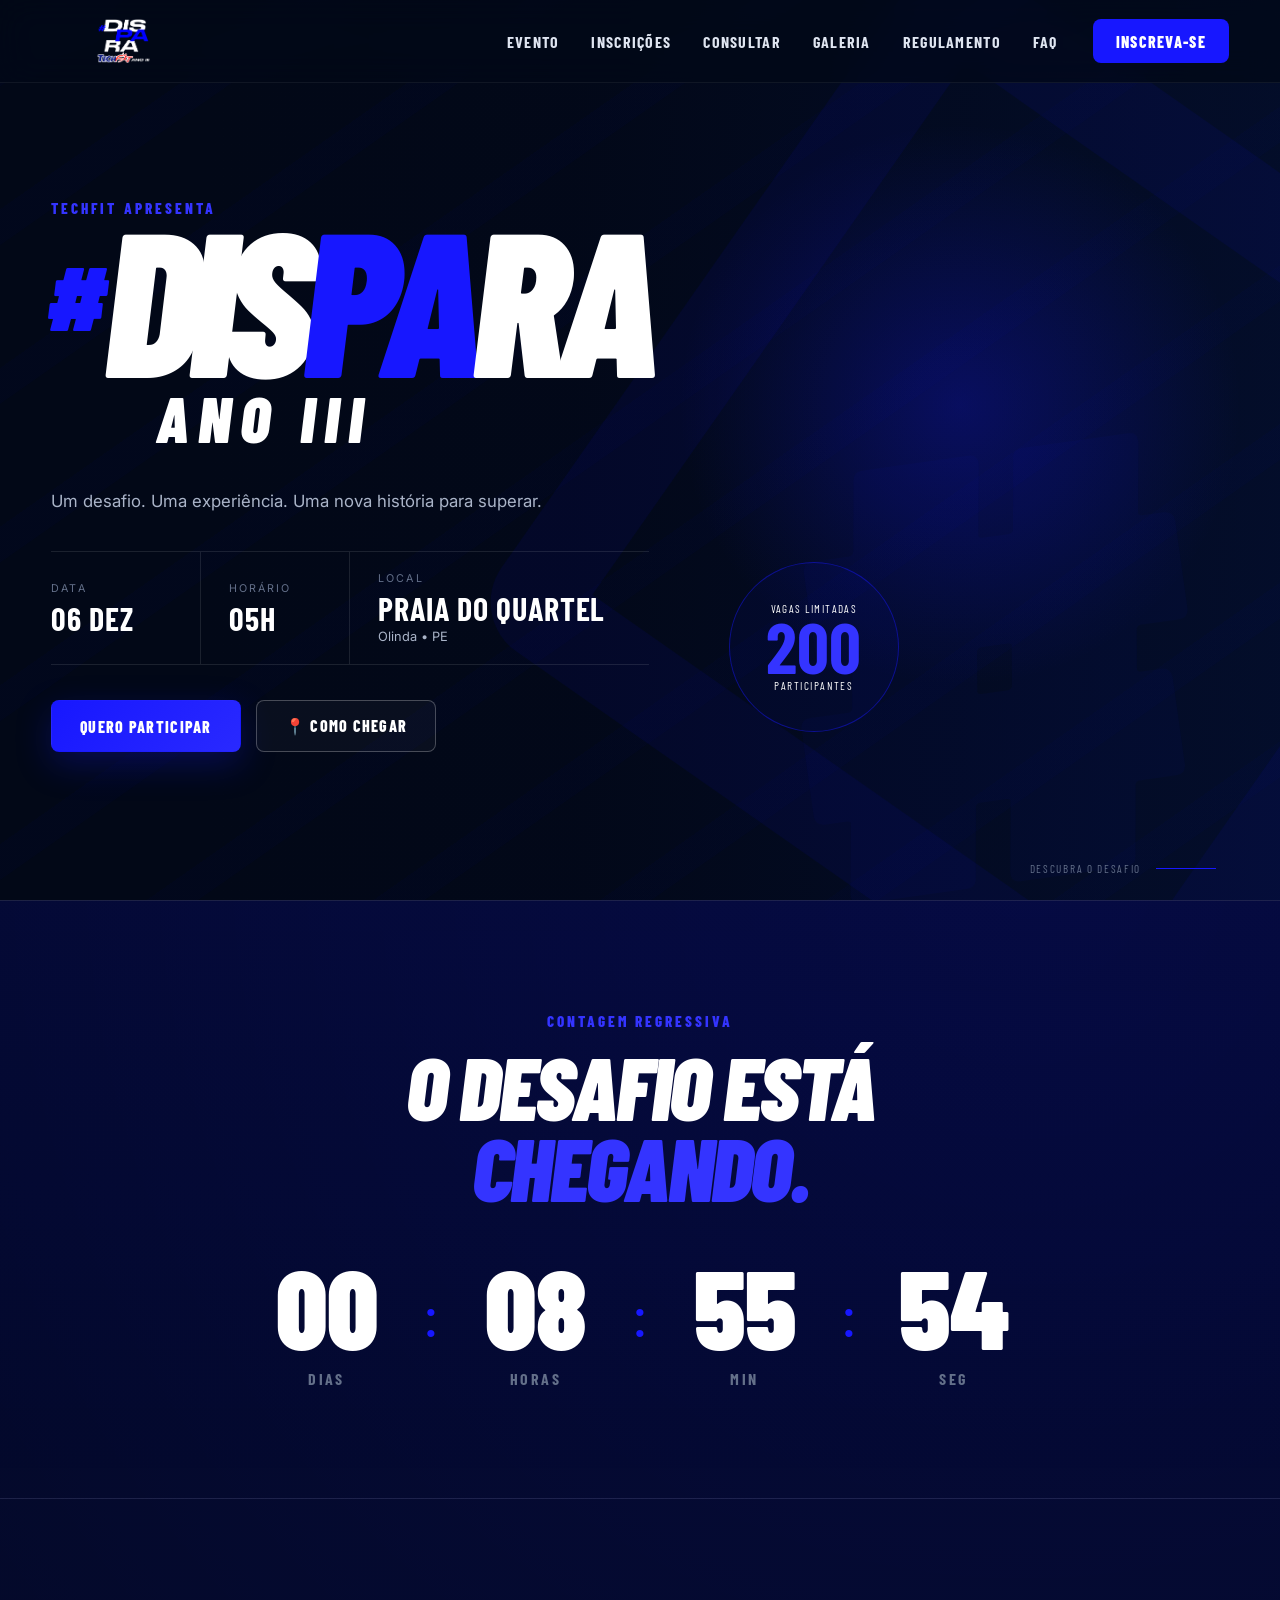
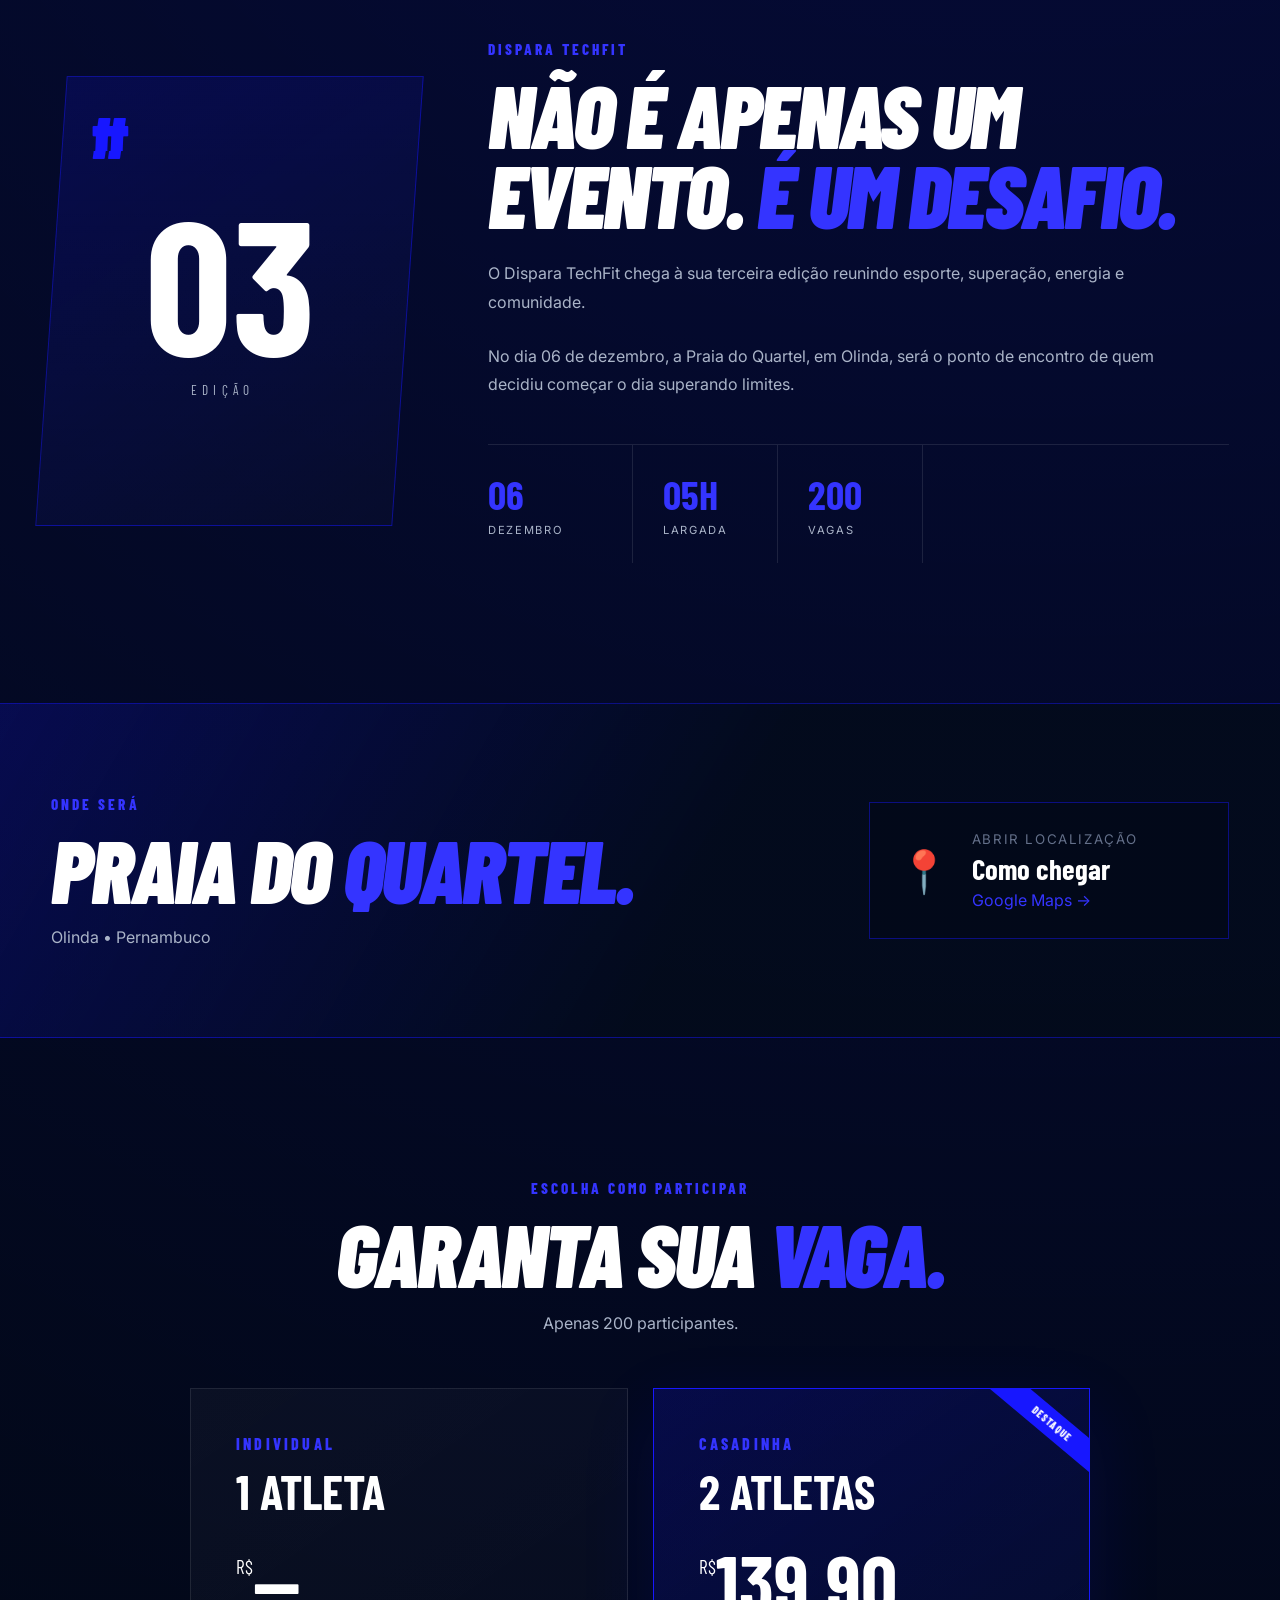
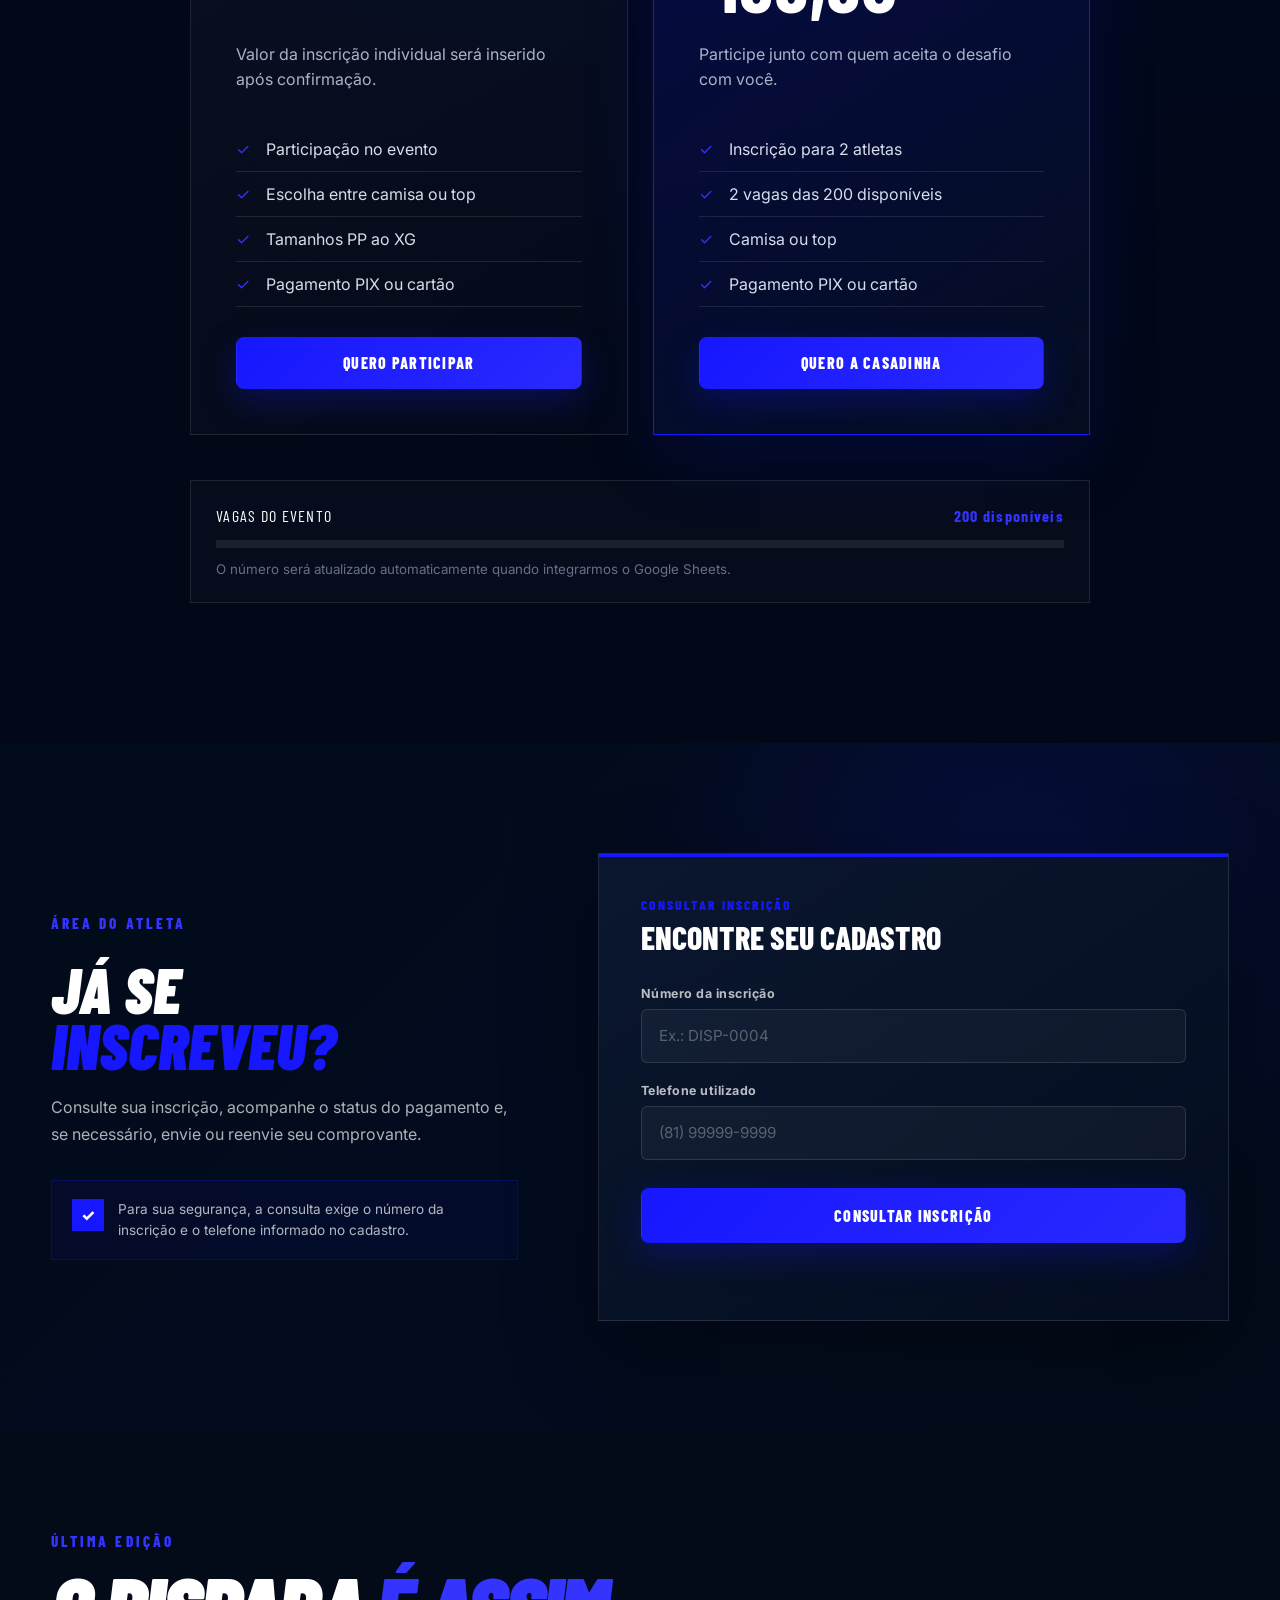
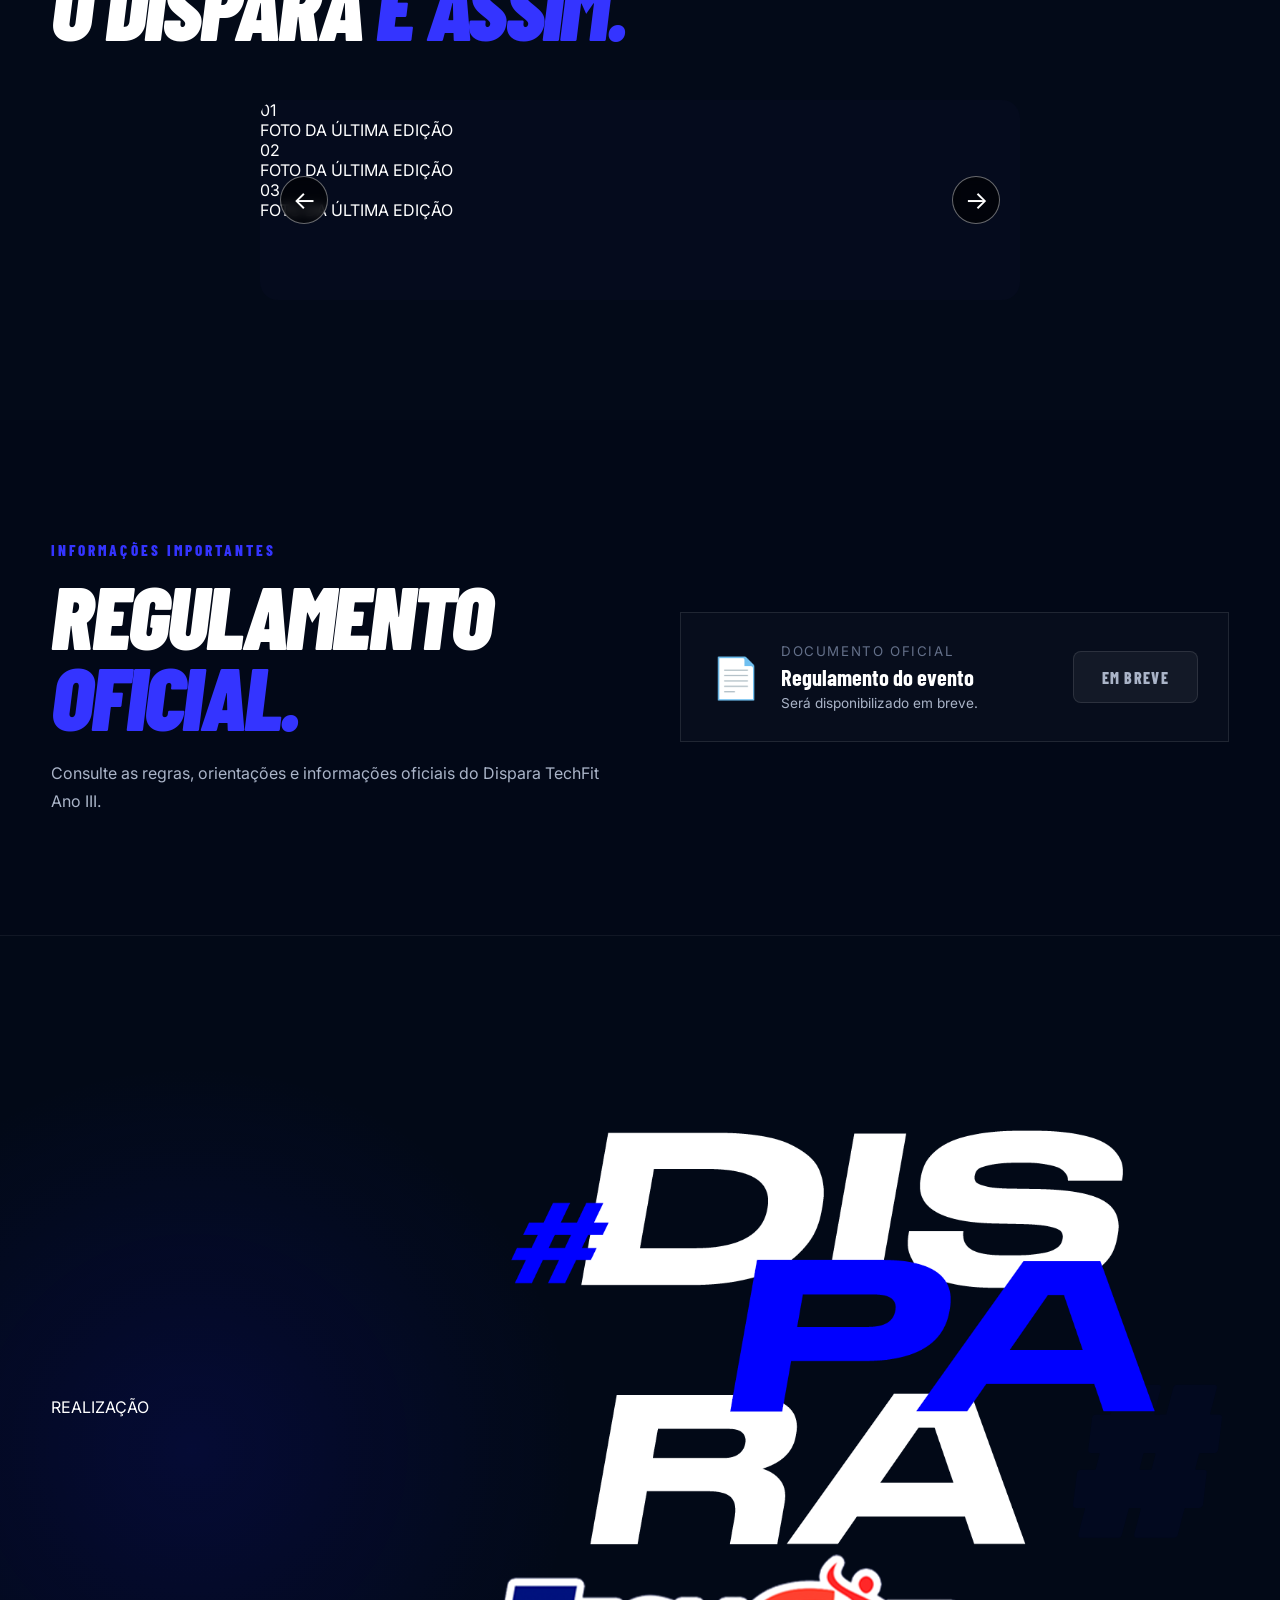
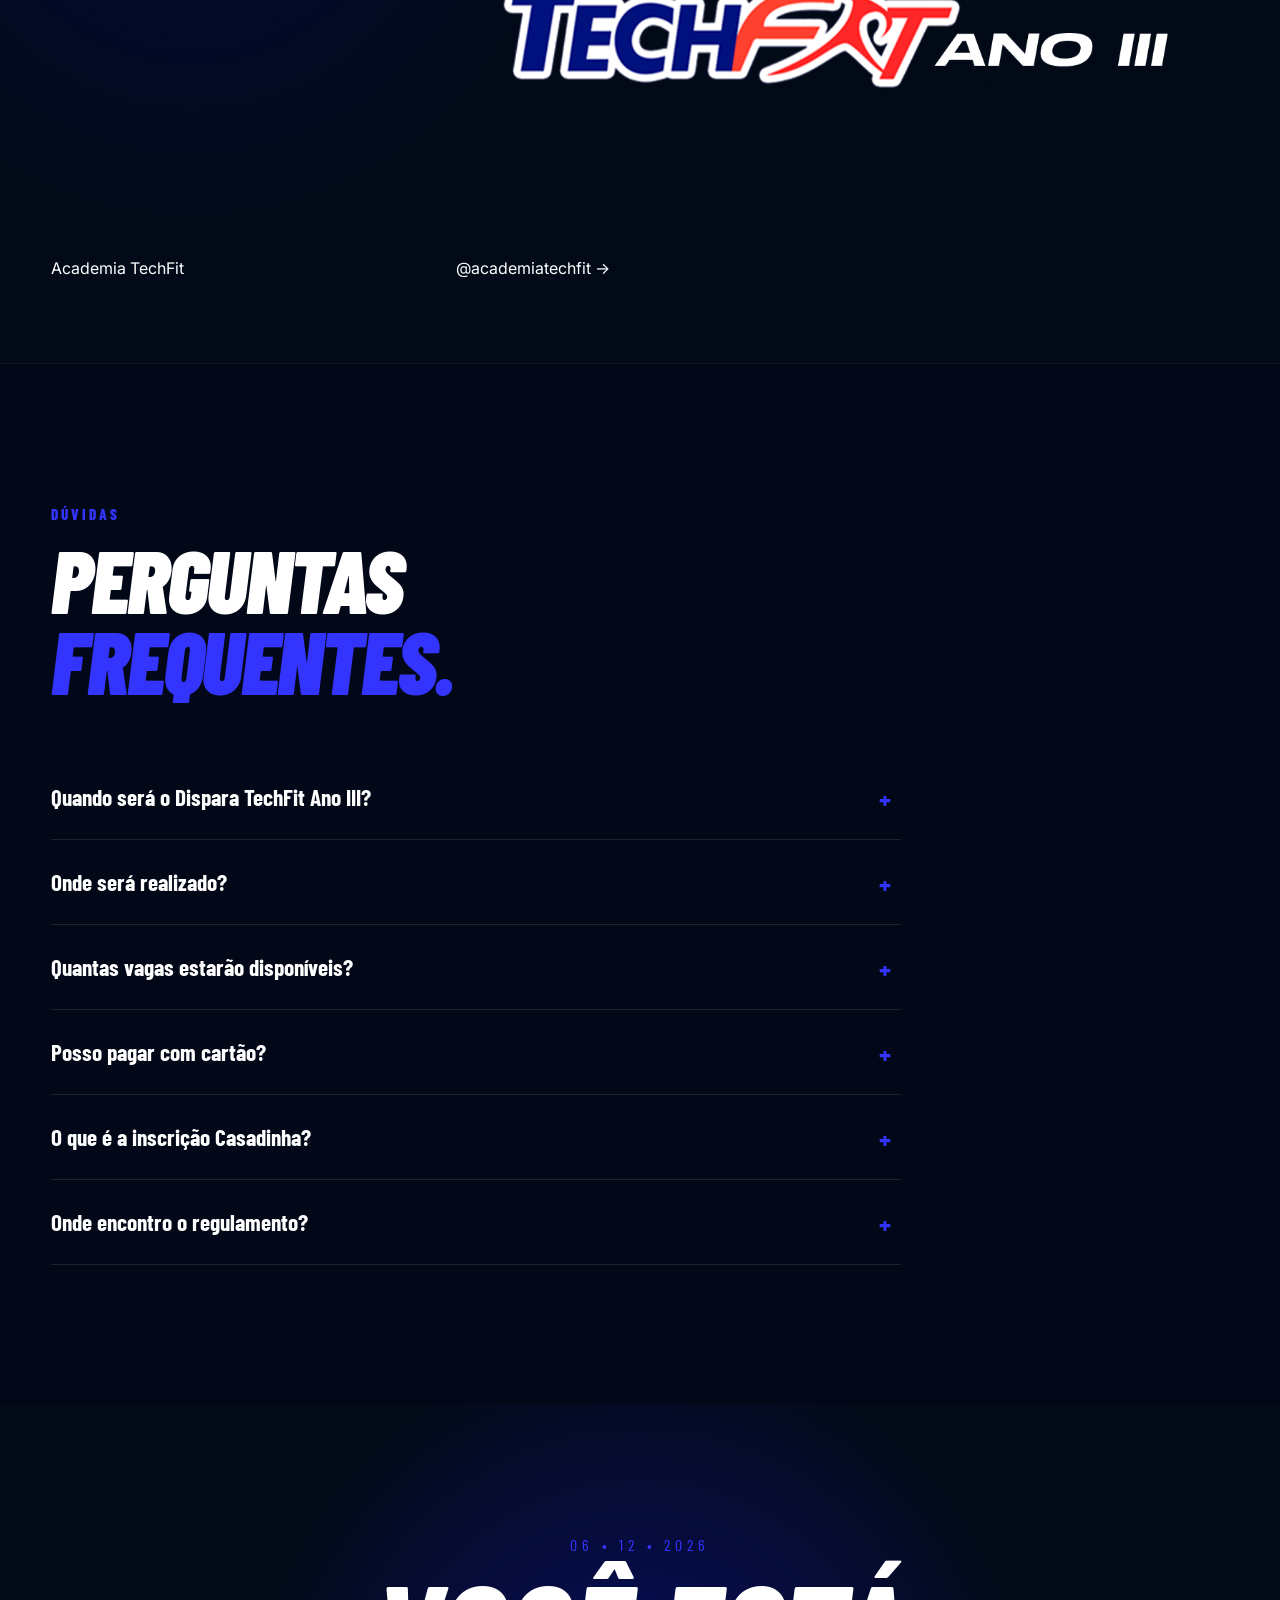
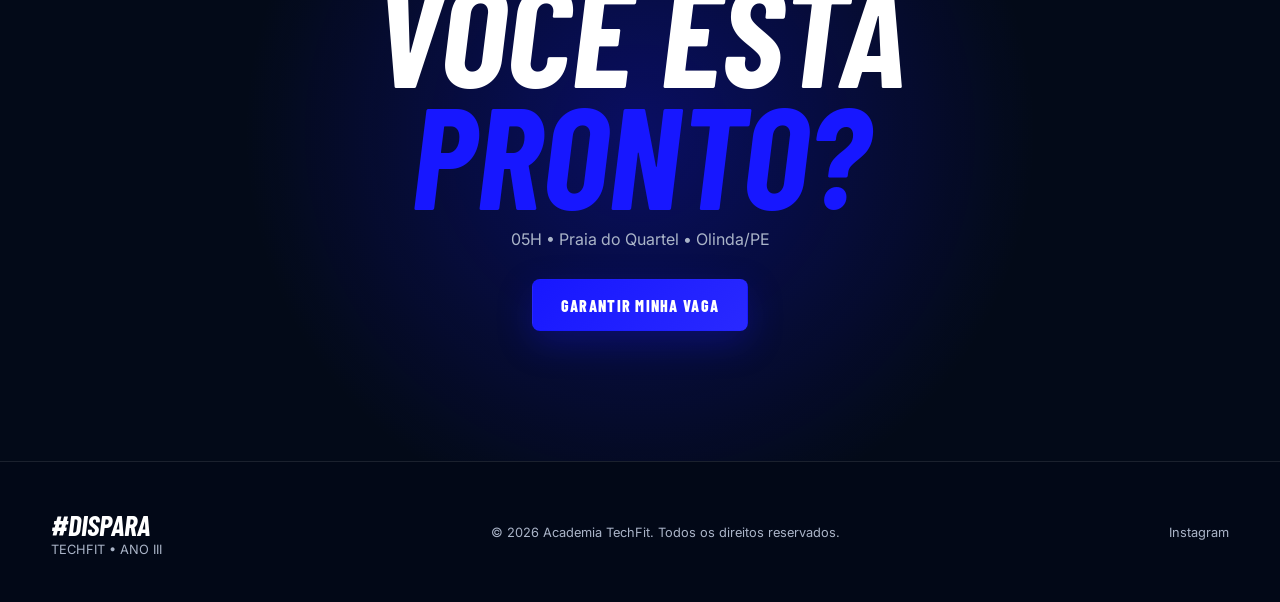
==== index_consulta.html @ 8149a8f1 "feat: versão inicial Dispara TechFit 2026" ====
<!DOCTYPE html>
<html lang="pt-BR">
<head>
    <meta charset="UTF-8">

    <meta
        name="viewport"
        content="width=device-width, initial-scale=1.0"
    >

    <meta
        name="description"
        content="Dispara TechFit Ano III - 06 de dezembro de 2026, às 5h, na Praia do Quartel em Olinda/PE."
    >

    <meta
        name="theme-color"
        content="#020B19"
    >

    <title>Dispara TechFit Ano III | Olinda 2026</title>

    <!-- Google Fonts -->
    <link rel="preconnect" href="https://fonts.googleapis.com">
    <link rel="preconnect" href="https://fonts.gstatic.com" crossorigin>

    <link
        href="https://fonts.googleapis.com/css2?family=Barlow+Condensed:ital,wght@0,500;0,600;0,700;0,800;0,900;1,700;1,800;1,900&family=Inter:wght@400;500;600;700&display=swap"
        rel="stylesheet"
    >

    <link rel="stylesheet" href="css/style.css">
    <link rel="stylesheet" href="css/responsive.css">
</head>

<body>

    <!-- ==================================================
         HEADER
    =================================================== -->

    <header class="header" id="inicio">

        <div class="container header-container">

            <a href="#inicio" class="brand">
                <img
                    src="assets/images/logo-techfit.png"
                    alt="Academia TechFit"
                    class="brand-logo"
                >
            </a>

            <nav class="nav" id="nav">

                <a href="#evento">Evento</a>

                <a href="#inscricoes">Inscrições</a>

                <a href="#consultar">Consultar</a>

                <a href="#galeria">Galeria</a>

                <a href="#regulamento">Regulamento</a>

                <a href="#faq">FAQ</a>

            </nav>

            <a
                href="#inscricoes"
                class="btn btn-small"
            >
                Inscreva-se
            </a>

            <button
                class="menu-toggle"
                id="menuToggle"
                aria-label="Abrir menu"
                aria-expanded="false"
            >
                <span></span>
                <span></span>
                <span></span>
            </button>

        </div>

    </header>


    <!-- ==================================================
         HERO
    =================================================== -->

    <main>

        <section class="hero">

            <div class="hero-background"></div>

            <div class="container hero-container">

                <div class="hero-content">

                    <span class="event-edition">
                        TECHFIT APRESENTA
                    </span>

                    <h1 class="hero-title">

                        <span class="hashtag">#</span>

                        <span>DIS</span>

                        <span class="blue">PA</span>

                        <span>RA</span>

                    </h1>

                    <p class="hero-edition">
                        ANO III
                    </p>

                    <p class="hero-subtitle">
                        Um desafio. Uma experiência.
                        Uma nova história para superar.
                    </p>


                    <!-- DATA / HORA / LOCAL -->

                    <div class="event-info">

                        <div class="event-info-item">

                            <span class="event-info-label">
                                DATA
                            </span>

                            <strong>
                                06 DEZ
                            </strong>

                        </div>

                        <div class="event-info-item">

                            <span class="event-info-label">
                                HORÁRIO
                            </span>

                            <strong>
                                05H
                            </strong>

                        </div>

                        <div class="event-info-item">

                            <span class="event-info-label">
                                LOCAL
                            </span>

                            <strong>
                                PRAIA DO QUARTEL
                            </strong>

                            <span>
                                Olinda • PE
                            </span>

                        </div>

                    </div>


                    <!-- BOTÕES -->

                    <div class="hero-actions">

                        <a
                            href="#inscricoes"
                            class="btn btn-primary"
                        >
                            Quero participar
                        </a>

                        <a
                            href="https://www.google.com/maps/search/?api=1&query=Praia+do+Quartel+Olinda+PE"
                            target="_blank"
                            rel="noopener noreferrer"
                            class="btn btn-outline"
                        >
                            📍 Como chegar
                        </a>

                    </div>


                    <!-- VAGAS -->

                    <div class="vacancies-highlight">

                        <span>
                            VAGAS LIMITADAS
                        </span>

                        <strong>
                            200
                        </strong>

                        <small>
                            PARTICIPANTES
                        </small>

                    </div>

                </div>

            </div>

            <div class="scroll-indicator">

                <span>DESCUBRA O DESAFIO</span>

                <div class="scroll-line"></div>

            </div>

        </section>


        <!-- ==================================================
             CONTADOR
        =================================================== -->

        <section class="countdown-section">

            <div class="container">

                <div class="section-heading center">

                    <span class="section-tag">
                        CONTAGEM REGRESSIVA
                    </span>

                    <h2>
                        O DESAFIO ESTÁ
                        <span>CHEGANDO.</span>
                    </h2>

                </div>


                <div
                    class="countdown"
                    id="countdown"
                    data-date="2026-12-06T05:00:00-03:00"
                >

                    <div class="countdown-item">

                        <strong id="days">
                            00
                        </strong>

                        <span>
                            DIAS
                        </span>

                    </div>


                    <div class="countdown-separator">
                        :
                    </div>


                    <div class="countdown-item">

                        <strong id="hours">
                            00
                        </strong>

                        <span>
                            HORAS
                        </span>

                    </div>


                    <div class="countdown-separator">
                        :
                    </div>


                    <div class="countdown-item">

                        <strong id="minutes">
                            00
                        </strong>

                        <span>
                            MIN
                        </span>

                    </div>


                    <div class="countdown-separator">
                        :
                    </div>


                    <div class="countdown-item">

                        <strong id="seconds">
                            00
                        </strong>

                        <span>
                            SEG
                        </span>

                    </div>

                </div>

            </div>

        </section>


        <!-- ==================================================
             EVENTO
        =================================================== -->

        <section
            class="event-section"
            id="evento"
        >

            <div class="container event-grid">

                <div class="event-number">

                    <span>#</span>

                    <strong>
                        03
                    </strong>

                    <small>
                        EDIÇÃO
                    </small>

                </div>


                <div class="event-description">

                    <span class="section-tag">
                        DISPARA TECHFIT
                    </span>

                    <h2>
                        NÃO É APENAS UM EVENTO.
                        <span>É UM DESAFIO.</span>
                    </h2>

                    <p>
                        O Dispara TechFit chega à sua terceira edição
                        reunindo esporte, superação, energia e comunidade.
                    </p>

                    <p>
                        No dia 06 de dezembro, a Praia do Quartel,
                        em Olinda, será o ponto de encontro de quem
                        decidiu começar o dia superando limites.
                    </p>

                    <div class="event-details">

                        <div>
                            <strong>06</strong>
                            <span>DEZEMBRO</span>
                        </div>

                        <div>
                            <strong>05H</strong>
                            <span>LARGADA</span>
                        </div>

                        <div>
                            <strong>200</strong>
                            <span>VAGAS</span>
                        </div>

                    </div>

                </div>

            </div>

        </section>


        <!-- ==================================================
             LOCAL
        =================================================== -->

        <section class="location-section">

            <div class="container location-container">

                <div>

                    <span class="section-tag">
                        ONDE SERÁ
                    </span>

                    <h2>
                        PRAIA DO
                        <span>QUARTEL.</span>
                    </h2>

                    <p>
                        Olinda • Pernambuco
                    </p>

                </div>


                <a
                    href="https://www.google.com/maps/search/?api=1&query=Praia+do+Quartel+Olinda+PE"
                    target="_blank"
                    rel="noopener noreferrer"
                    class="location-card"
                >

                    <span class="location-icon">
                        📍
                    </span>

                    <div>

                        <small>
                            ABRIR LOCALIZAÇÃO
                        </small>

                        <strong>
                            Como chegar
                        </strong>

                        <span>
                            Google Maps →
                        </span>

                    </div>

                </a>

            </div>

        </section>


        <!-- ==================================================
             INSCRIÇÕES
        =================================================== -->

        <section
            class="registration-section"
            id="inscricoes"
        >

            <div class="container">

                <div class="section-heading center">

                    <span class="section-tag">
                        ESCOLHA COMO PARTICIPAR
                    </span>

                    <h2>
                        GARANTA SUA
                        <span>VAGA.</span>
                    </h2>

                    <p>
                        Apenas 200 participantes.
                    </p>

                </div>


                <div class="registration-grid">


                    <!-- INDIVIDUAL -->

                    <article class="registration-card">

                        <span class="plan-name">
                            INDIVIDUAL
                        </span>

                        <h3>
                            1 ATLETA
                        </h3>

                        <div class="plan-price">

                            <small>
                                R$
                            </small>

                            <strong>
                                --
                            </strong>

                        </div>

                        <p>
                            Valor da inscrição individual
                            será inserido após confirmação.
                        </p>

                        <ul>

                            <li>
                                Participação no evento
                            </li>

                            <li>
                                Escolha entre camisa ou top
                            </li>

                            <li>
                                Tamanhos PP ao XG
                            </li>

                            <li>
                                Pagamento PIX ou cartão
                            </li>

                        </ul>

                        <button
                            class="btn btn-primary registration-button"
                            data-plan="individual"
                        >
                            Quero participar
                        </button>

                    </article>


                    <!-- CASADINHA -->

                    <article class="registration-card featured">

                        <div class="featured-label">
                            DESTAQUE
                        </div>

                        <span class="plan-name">
                            CASADINHA
                        </span>

                        <h3>
                            2 ATLETAS
                        </h3>

                        <div class="plan-price">

                            <small>
                                R$
                            </small>

                            <strong>
                                139,90
                            </strong>

                        </div>

                        <p>
                            Participe junto com quem
                            aceita o desafio com você.
                        </p>

                        <ul>

                            <li>
                                Inscrição para 2 atletas
                            </li>

                            <li>
                                2 vagas das 200 disponíveis
                            </li>

                            <li>
                                Camisa ou top
                            </li>

                            <li>
                                Pagamento PIX ou cartão
                            </li>

                        </ul>

                        <button
                            class="btn btn-primary registration-button"
                            data-plan="casadinha"
                        >
                            Quero a casadinha
                        </button>

                    </article>

                </div>


                <div class="vacancies-status">

                    <div class="vacancies-header">

                        <span>
                            VAGAS DO EVENTO
                        </span>

                        <strong id="vacanciesText">
                            200 disponíveis
                        </strong>

                    </div>


                    <div class="vacancies-bar">

                        <div
                            class="vacancies-progress"
                            id="vacanciesProgress"
                        ></div>

                    </div>

                    <small>
                        O número será atualizado automaticamente
                        quando integrarmos o Google Sheets.
                    </small>

                </div>

            </div>

            <!-- ==================================================
     FORMULÁRIO DE INSCRIÇÃO
=================================================== -->

<div class="registration-form-wrapper" id="registrationFormWrapper">

    <div class="registration-form-header">

        <div>
            <span class="section-tag">
                SUA INSCRIÇÃO
            </span>

            <h3 id="selectedPlanTitle">
                Inscrição Individual
            </h3>
        </div>

        <button
            type="button"
            class="close-registration"
            id="closeRegistration"
            aria-label="Fechar formulário"
        >
            ×
        </button>

    </div>


    <!-- PROGRESSO -->

    <div class="form-progress">

        <div class="progress-step active" data-step="1">
            <span>01</span>
            <small>Dados</small>
        </div>

        <div class="progress-line"></div>

        <div class="progress-step" data-step="2">
            <span>02</span>
            <small>Kit</small>
        </div>

        <div class="progress-line"></div>

        <div class="progress-step" data-step="3">
            <span>03</span>
            <small>Pagamento</small>
        </div>

        <div class="progress-line"></div>

        <div class="progress-step" data-step="4">
            <span>04</span>
            <small>Comprovante</small>
        </div>

    </div>


    <form id="registrationForm" novalidate>

        <!-- DADOS INTERNOS -->

        <input
            type="hidden"
            id="selectedPlan"
            name="plano"
            value="individual"
        >


        <!-- =============================================
             ETAPA 1 - DADOS
        ============================================== -->

        <div class="form-step active" data-form-step="1">

            <div class="form-step-title">

                <span>01</span>

                <div>
                    <h4>Dados do atleta</h4>
                    <p>
                        Informe seus dados para iniciar
                        a inscrição.
                    </p>
                </div>

            </div>


            <!-- ATLETA 1 -->

            <div class="athlete-block">

                <div class="athlete-title">
                    ATLETA 01
                </div>


                <div class="form-grid">

                    <div class="form-group full">

                        <label for="nome1">
                            Nome completo *
                        </label>

                        <input
                            type="text"
                            id="nome1"
                            name="nome1"
                            placeholder="Digite seu nome completo"
                            autocomplete="name"
                            required
                        >

                        <span class="field-error"></span>

                    </div>


                    <div class="form-group">

                        <label for="telefone1">
                            WhatsApp / Telefone *
                        </label>

                        <input
                            type="tel"
                            id="telefone1"
                            name="telefone1"
                            placeholder="(81) 99999-9999"
                            maxlength="15"
                            autocomplete="tel"
                            required
                        >

                        <small>
                            Seu telefone será usado para
                            identificar sua inscrição.
                        </small>

                        <span class="field-error"></span>

                    </div>


                    <div class="form-group">

                        <label for="nascimento1">
                            Data de nascimento *
                        </label>

                        <input
                            type="date"
                            id="nascimento1"
                            name="nascimento1"
                            required
                        >

                        <small id="idade1">
                            A idade será calculada automaticamente.
                        </small>

                        <span class="field-error"></span>

                    </div>

                </div>

            </div>


            <!-- ATLETA 2 - SOMENTE CASADINHA -->

            <div
                class="athlete-block second-athlete"
                id="secondAthlete"
            >

                <div class="athlete-title">
                    ATLETA 02
                </div>


                <div class="form-grid">

                    <div class="form-group full">

                        <label for="nome2">
                            Nome completo *
                        </label>

                        <input
                            type="text"
                            id="nome2"
                            name="nome2"
                            placeholder="Nome do segundo atleta"
                        >

                        <span class="field-error"></span>

                    </div>


                    <div class="form-group">

                        <label for="telefone2">
                            WhatsApp / Telefone *
                        </label>

                        <input
                            type="tel"
                            id="telefone2"
                            name="telefone2"
                            placeholder="(81) 99999-9999"
                            maxlength="15"
                        >

                        <span class="field-error"></span>

                    </div>


                    <div class="form-group">

                        <label for="nascimento2">
                            Data de nascimento *
                        </label>

                        <input
                            type="date"
                            id="nascimento2"
                            name="nascimento2"
                        >

                        <small id="idade2">
                            A idade será calculada automaticamente.
                        </small>

                        <span class="field-error"></span>

                    </div>

                </div>

            </div>


            <div class="form-actions">

                <button
                    type="button"
                    class="btn btn-primary next-step"
                    data-next="2"
                >
                    Continuar →
                </button>

            </div>

        </div>


        <!-- =============================================
             ETAPA 2 - KIT
        ============================================== -->

        <div class="form-step" data-form-step="2">

            <div class="form-step-title">

                <span>02</span>

                <div>
                    <h4>Escolha seu kit</h4>
                    <p>
                        Selecione o modelo e tamanho.
                    </p>
                </div>

            </div>


            <!-- KIT ATLETA 1 -->

            <div class="athlete-block">

                <div class="athlete-title">
                    KIT • ATLETA 01
                </div>


                <div class="form-group">

                    <label>
                        Modelo *
                    </label>

                    <div class="option-grid">

                        <label class="option-card">

                            <input
                                type="radio"
                                name="modelo1"
                                value="Camisa"
                                required
                            >

                            <span>
                                <strong>CAMISA</strong>
                                <small>Modelo tradicional</small>
                            </span>

                        </label>


                        <label class="option-card">

                            <input
                                type="radio"
                                name="modelo1"
                                value="Top"
                            >

                            <span>
                                <strong>TOP</strong>
                                <small>Modelo esportivo</small>
                            </span>

                        </label>

                    </div>

                </div>


                <div class="form-group">

                    <label>
                        Tamanho *
                    </label>

                    <div class="size-options">

                        <label>
                            <input type="radio" name="tamanho1" value="PP">
                            <span>PP</span>
                        </label>

                        <label>
                            <input type="radio" name="tamanho1" value="P">
                            <span>P</span>
                        </label>

                        <label>
                            <input type="radio" name="tamanho1" value="M">
                            <span>M</span>
                        </label>

                        <label>
                            <input type="radio" name="tamanho1" value="G">
                            <span>G</span>
                        </label>

                        <label>
                            <input type="radio" name="tamanho1" value="GG">
                            <span>GG</span>
                        </label>

                        <label>
                            <input type="radio" name="tamanho1" value="XG">
                            <span>XG</span>
                        </label>

                    </div>

                </div>

            </div>


            <!-- KIT ATLETA 2 -->

            <div
                class="athlete-block second-athlete"
                id="secondAthleteKit"
            >

                <div class="athlete-title">
                    KIT • ATLETA 02
                </div>


                <div class="form-group">

                    <label>
                        Modelo *
                    </label>

                    <div class="option-grid">

                        <label class="option-card">

                            <input
                                type="radio"
                                name="modelo2"
                                value="Camisa"
                            >

                            <span>
                                <strong>CAMISA</strong>
                                <small>Modelo tradicional</small>
                            </span>

                        </label>


                        <label class="option-card">

                            <input
                                type="radio"
                                name="modelo2"
                                value="Top"
                            >

                            <span>
                                <strong>TOP</strong>
                                <small>Modelo esportivo</small>
                            </span>

                        </label>

                    </div>

                </div>


                <div class="form-group">

                    <label>
                        Tamanho *
                    </label>

                    <div class="size-options">

                        <label>
                            <input type="radio" name="tamanho2" value="PP">
                            <span>PP</span>
                        </label>

                        <label>
                            <input type="radio" name="tamanho2" value="P">
                            <span>P</span>
                        </label>

                        <label>
                            <input type="radio" name="tamanho2" value="M">
                            <span>M</span>
                        </label>

                        <label>
                            <input type="radio" name="tamanho2" value="G">
                            <span>G</span>
                        </label>

                        <label>
                            <input type="radio" name="tamanho2" value="GG">
                            <span>GG</span>
                        </label>

                        <label>
                            <input type="radio" name="tamanho2" value="XG">
                            <span>XG</span>
                        </label>

                    </div>

                </div>

            </div>


            <div class="form-actions">

                <button
                    type="button"
                    class="btn btn-outline prev-step"
                    data-prev="1"
                >
                    ← Voltar
                </button>

                <button
                    type="button"
                    class="btn btn-primary next-step"
                    data-next="3"
                >
                    Ir para pagamento →
                </button>

            </div>

        </div>


        <!-- =============================================
             ETAPA 3 - PAGAMENTO
        ============================================== -->

        <div class="form-step" data-form-step="3">

            <div class="form-step-title">

                <span>03</span>

                <div>
                    <h4>Pagamento</h4>
                    <p>
                        Escolha como deseja realizar
                        o pagamento.
                    </p>
                </div>

            </div>


            <!-- RESUMO -->

            <div class="order-summary">

                <div>

                    <small>
                        INSCRIÇÃO
                    </small>

                    <strong id="summaryPlan">
                        Individual
                    </strong>

                </div>


                <div>

                    <small>
                        PARTICIPANTES
                    </small>

                    <strong id="summaryAthletes">
                        1
                    </strong>

                </div>


                <div>

                    <small>
                        VALOR
                    </small>

                    <strong id="summaryPrice">
                        A confirmar
                    </strong>

                </div>

            </div>


            <div class="form-group">

                <label>
                    Forma de pagamento *
                </label>


                <div class="payment-options">

                    <label class="payment-card">

                        <input
                            type="radio"
                            name="pagamento"
                            value="pix"
                        >

                        <span class="payment-icon">
                            ◆
                        </span>

                        <span>
                            <strong>PIX</strong>
                            <small>
                                Pagamento rápido
                            </small>
                        </span>

                    </label>


                    <label class="payment-card">

                        <input
                            type="radio"
                            name="pagamento"
                            value="cartao"
                        >

                        <span class="payment-icon">
                            ▣
                        </span>

                        <span>
                            <strong>
                                CARTÃO DE CRÉDITO
                            </strong>

                            <small>
                                Em até 2x
                            </small>

                        </span>

                    </label>

                </div>

            </div>


            <!-- PIX -->

            <div
                class="payment-content"
                id="pixPayment"
            >

                <div class="payment-info">

                    <span class="payment-number">
                        01
                    </span>

                    <div>

                        <strong>
                            Faça o pagamento via PIX
                        </strong>

                        <p>
                            Na etapa de integração,
                            o QR Code e o código
                            PIX aparecerão aqui.
                        </p>

                    </div>

                </div>


                <div class="pix-preview">

                    <div class="qr-placeholder">

                        <span>
                            QR
                        </span>

                        <small>
                            PIX
                        </small>

                    </div>


                    <div class="pix-code-area">

                        <label>
                            PIX Copia e Cola
                        </label>

                        <div>

                            <input
                                type="text"
                                id="pixCode"
                                value="Código PIX será disponibilizado aqui"
                                readonly
                            >

                            <button
                                type="button"
                                id="copyPix"
                            >
                                Copiar
                            </button>

                        </div>

                    </div>

                </div>

            </div>


            <!-- CARTÃO -->

            <div
                class="payment-content"
                id="cardPayment"
            >

                <div class="payment-info">

                    <span class="payment-number">
                        01
                    </span>

                    <div>

                        <strong>
                            Pagamento seguro
                        </strong>

                        <p>
                            Você será direcionado para
                            o ambiente seguro da Stone.
                            Os dados do cartão não serão
                            armazenados nesta página.
                        </p>

                    </div>

                </div>


                <button
                    type="button"
                    class="btn btn-primary"
                    id="stonePaymentButton"
                >
                    Pagar com cartão →
                </button>

            </div>


            <div class="form-actions">

                <button
                    type="button"
                    class="btn btn-outline prev-step"
                    data-prev="2"
                >
                    ← Voltar
                </button>

                <button
                    type="button"
                    class="btn btn-primary next-step"
                    data-next="4"
                    id="paymentContinue"
                >
                    Já realizei o pagamento →
                </button>

            </div>

        </div>


        <!-- =============================================
             ETAPA 4 - COMPROVANTE
        ============================================== -->

        <div class="form-step" data-form-step="4">

            <div class="form-step-title">

                <span>04</span>

                <div>

                    <h4>
                        Comprovante
                    </h4>

                    <p>
                        Envie o comprovante para
                        validação da organização.
                    </p>

                </div>

            </div>


            <label
                class="upload-area"
                for="paymentReceipt"
                id="uploadArea"
            >

                <input
                    type="file"
                    id="paymentReceipt"
                    name="comprovante"
                    accept=".jpg,.jpeg,.png,.pdf"
                >

                <span class="upload-icon">
                    ↑
                </span>

                <strong>
                    Enviar comprovante
                </strong>

                <p>
                    Clique ou arraste o arquivo aqui.
                </p>

                <small>
                    JPG, PNG ou PDF
                </small>

            </label>


            <div
                class="selected-file"
                id="selectedFile"
            ></div>


            <!-- REGULAMENTO -->

            <label class="terms-check">

                <input
                    type="checkbox"
                    id="regulationAccept"
                    required
                >

                <span>
                    Declaro que li e estou de acordo
                    com o Regulamento Oficial do
                    Dispara TechFit Ano III.
                </span>

            </label>


            <div class="form-actions">

                <button
                    type="button"
                    class="btn btn-outline prev-step"
                    data-prev="3"
                >
                    ← Voltar
                </button>


                <button
                    type="submit"
                    class="btn btn-primary"
                    id="finishRegistration"
                >
                    Finalizar inscrição
                </button>

            </div>

        </div>

    </form>


    <!-- =============================================
         SUCESSO
    ============================================== -->

    <div
        class="registration-success"
        id="registrationSuccess"
    >

        <div class="success-icon">
            ✓
        </div>

        <span class="section-tag">
            INSCRIÇÃO RECEBIDA
        </span>

        <h3>
            VOCÊ ESTÁ NO
            <strong>#DISPARA!</strong>
        </h3>

        <p>
            Seus dados foram recebidos.
            O pagamento será validado pela
            organização.
        </p>


        <div class="registration-number">

            <small>
                SUA INSCRIÇÃO
            </small>

            <strong id="registrationNumber">
                DISP-----
            </strong>

        </div>


        <p class="success-warning">
            Guarde o número da inscrição.
            Você poderá consultá-la nesta página usando
            o número DISP e o telefone cadastrado.
        </p>

    </div>

</div>

        </section>



        <!-- ==================================================
             CONSULTAR INSCRIÇÃO
        =================================================== -->

        <section class="consultation-section" id="consultar">
            <div class="container consultation-container">

                <div class="consultation-intro">
                    <span class="section-tag">ÁREA DO ATLETA</span>

                    <h2>
                        JÁ SE <span>INSCREVEU?</span>
                    </h2>

                    <p>
                        Consulte sua inscrição, acompanhe o status do pagamento
                        e, se necessário, envie ou reenvie seu comprovante.
                    </p>

                    <div class="consultation-security">
                        <span>✓</span>
                        <p>
                            Para sua segurança, a consulta exige o número da
                            inscrição e o telefone informado no cadastro.
                        </p>
                    </div>
                </div>

                <div class="consultation-card">

                    <form id="consultationForm" novalidate>

                        <div class="consultation-form-title">
                            <span>CONSULTAR INSCRIÇÃO</span>
                            <strong>Encontre seu cadastro</strong>
                        </div>

                        <div class="form-group">
                            <label for="consultRegistrationId">
                                Número da inscrição
                            </label>

                            <input
                                type="text"
                                id="consultRegistrationId"
                                placeholder="Ex.: DISP-0004"
                                maxlength="20"
                                autocomplete="off"
                                required
                            >
                        </div>

                        <div class="form-group">
                            <label for="consultPhone">
                                Telefone utilizado
                            </label>

                            <input
                                type="tel"
                                id="consultPhone"
                                placeholder="(81) 99999-9999"
                                maxlength="15"
                                autocomplete="tel"
                                required
                            >
                        </div>

                        <button
                            type="submit"
                            class="btn btn-primary consultation-submit"
                            id="consultationSubmit"
                        >
                            Consultar inscrição
                        </button>

                        <p
                            class="consultation-message"
                            id="consultationMessage"
                            role="status"
                            aria-live="polite"
                        ></p>

                    </form>


                    <div
                        class="consultation-result"
                        id="consultationResult"
                        hidden
                    >

                        <div class="consultation-result-top">
                            <div class="consultation-check">✓</div>

                            <div>
                                <small>INSCRIÇÃO ENCONTRADA</small>
                                <strong id="consultResultId">DISP----</strong>
                            </div>
                        </div>

                        <h3 id="consultResultName">Atleta</h3>

                        <div class="consultation-data-grid">

                            <div>
                                <small>PLANO</small>
                                <strong id="consultResultPlan">—</strong>
                            </div>

                            <div>
                                <small>KIT</small>
                                <strong id="consultResultKit">—</strong>
                            </div>

                        </div>

                        <div
                            class="consultation-status"
                            id="consultResultStatus"
                        >
                            <small>STATUS</small>
                            <strong>—</strong>
                        </div>

                        <div
                            class="receipt-reupload"
                            id="receiptReupload"
                            hidden
                        >
                            <p id="receiptHelpText">
                                Nenhum comprovante foi recebido.
                            </p>

                            <label
                                class="consult-upload"
                                for="consultReceipt"
                            >
                                <span>↑</span>

                                <div>
                                    <strong>Selecionar comprovante</strong>
                                    <small>JPG, PNG ou PDF • até 5 MB</small>
                                </div>

                                <input
                                    type="file"
                                    id="consultReceipt"
                                    accept=".jpg,.jpeg,.png,.pdf,image/jpeg,image/png,application/pdf"
                                >
                            </label>

                            <div
                                class="consult-file-name"
                                id="consultFileName"
                            ></div>

                            <button
                                type="button"
                                class="btn btn-primary"
                                id="sendConsultReceipt"
                                disabled
                            >
                                Enviar comprovante
                            </button>
                        </div>

                        <button
                            type="button"
                            class="consultation-new-search"
                            id="consultationNewSearch"
                        >
                            ← Fazer outra consulta
                        </button>

                    </div>

                </div>

            </div>
        </section>


        <!-- ==================================================
             GALERIA
        =================================================== -->

        <section
            class="gallery-section"
            id="galeria"
        >

            <div class="container">

                <div class="section-heading">

                    <span class="section-tag">
                        ÚLTIMA EDIÇÃO
                    </span>

                    <h2>
                        O DISPARA
                        <span>É ASSIM.</span>
                    </h2>

                </div>


                <div class="gallery-carousel">

                    <button
                        class="carousel-button prev"
                        id="carouselPrev"
                        aria-label="Foto anterior"
                    >
                        ←
                    </button>


                    <div class="carousel-track" id="carouselTrack">

                        <div class="gallery-placeholder active">
                            <span>01</span>
                            <p>FOTO DA ÚLTIMA EDIÇÃO</p>
                        </div>

                        <div class="gallery-placeholder">
                            <span>02</span>
                            <p>FOTO DA ÚLTIMA EDIÇÃO</p>
                        </div>

                        <div class="gallery-placeholder">
                            <span>03</span>
                            <p>FOTO DA ÚLTIMA EDIÇÃO</p>
                        </div>

                    </div>


                    <button
                        class="carousel-button next"
                        id="carouselNext"
                        aria-label="Próxima foto"
                    >
                        →
                    </button>

                </div>


                <div
                    class="carousel-dots"
                    id="carouselDots"
                ></div>

            </div>

        </section>


        <!-- ==================================================
             REGULAMENTO
        =================================================== -->

        <section
            class="rules-section"
            id="regulamento"
        >

            <div class="container rules-container">

                <div>

                    <span class="section-tag">
                        INFORMAÇÕES IMPORTANTES
                    </span>

                    <h2>
                        REGULAMENTO
                        <span>OFICIAL.</span>
                    </h2>

                    <p>
                        Consulte as regras, orientações e informações
                        oficiais do Dispara TechFit Ano III.
                    </p>

                </div>


                <div class="rules-card">

                    <span class="rules-icon">
                        📄
                    </span>

                    <div>

                        <small>
                            DOCUMENTO OFICIAL
                        </small>

                        <strong>
                            Regulamento do evento
                        </strong>

                        <p>
                            Será disponibilizado em breve.
                        </p>

                    </div>

                    <button
                        class="btn btn-disabled"
                        disabled
                    >
                        Em breve
                    </button>

                </div>

            </div>

        </section>


        <!-- ==================================================
             REALIZAÇÃO
        =================================================== -->

        <section class="organizer-section">

            <div class="container organizer-container">

                <span>
                    REALIZAÇÃO
                </span>

                <img
                    src="assets/images/logo-techfit.png"
                    alt="Academia TechFit"
                >

                <p>
                    Academia TechFit
                </p>

                <a
                    href="https://www.instagram.com/academiatechfit/"
                    target="_blank"
                    rel="noopener noreferrer"
                >
                    @academiatechfit →
                </a>

            </div>

        </section>


        <!-- ==================================================
             FAQ
        =================================================== -->

        <section
            class="faq-section"
            id="faq"
        >

            <div class="container">

                <div class="section-heading">

                    <span class="section-tag">
                        DÚVIDAS
                    </span>

                    <h2>
                        PERGUNTAS
                        <span>FREQUENTES.</span>
                    </h2>

                </div>


                <div class="faq-list">


                    <details>

                        <summary>
                            Quando será o Dispara TechFit Ano III?
                        </summary>

                        <p>
                            O evento será realizado em 06 de dezembro
                            de 2026, com início às 5h.
                        </p>

                    </details>


                    <details>

                        <summary>
                            Onde será realizado?
                        </summary>

                        <p>
                            Na Praia do Quartel, em Olinda,
                            Pernambuco.
                        </p>

                    </details>


                    <details>

                        <summary>
                            Quantas vagas estarão disponíveis?
                        </summary>

                        <p>
                            O evento terá limite máximo de
                            200 participantes.
                        </p>

                    </details>


                    <details>

                        <summary>
                            Posso pagar com cartão?
                        </summary>

                        <p>
                            Sim. O pagamento poderá ser realizado
                            por PIX ou cartão de crédito, inclusive
                            em até 2 parcelas conforme as condições
                            disponibilizadas.
                        </p>

                    </details>


                    <details>

                        <summary>
                            O que é a inscrição Casadinha?
                        </summary>

                        <p>
                            É uma opção para inscrição de dois
                            participantes pelo valor total de
                            R$ 139,90.
                        </p>

                    </details>


                    <details>

                        <summary>
                            Onde encontro o regulamento?
                        </summary>

                        <p>
                            O regulamento oficial será disponibilizado
                            nesta página assim que for fornecido
                            pela organização.
                        </p>

                    </details>

                </div>

            </div>

        </section>


        <!-- ==================================================
             CTA FINAL
        =================================================== -->

        <section class="final-cta">

            <div class="container final-cta-container">

                <span>
                    06 • 12 • 2026
                </span>

                <h2>
                    VOCÊ ESTÁ
                    <strong>PRONTO?</strong>
                </h2>

                <p>
                    05H • Praia do Quartel • Olinda/PE
                </p>

                <a
                    href="#inscricoes"
                    class="btn btn-primary"
                >
                    Garantir minha vaga
                </a>

            </div>

        </section>

    </main>


    <!-- ==================================================
         FOOTER
    =================================================== -->

    <footer class="footer">

        <div class="container footer-container">

            <div>

                <strong>
                    #DISPARA
                </strong>

                <span>
                    TECHFIT • ANO III
                </span>

            </div>

            <p>
                © 2026 Academia TechFit.
                Todos os direitos reservados.
            </p>

            <a
                href="https://www.instagram.com/academiatechfit/"
                target="_blank"
                rel="noopener noreferrer"
            >
                Instagram
            </a>

        </div>

    </footer>


    <!-- BOTÃO MOBILE -->

    <a
        href="#inscricoes"
        class="mobile-registration-button"
    >
        INSCREVA-SE
    </a>


    <script src="js/app.js"></script>
<script src="js/carousel.js"></script>
<script src="js/inscricao.js"></script>
<script src="js/consulta.js"></script>

</body>
</html>
---- css/style.css ----
/* =========================================================
   DISPARA TECHFIT — ANO III
   06/12/2026 • Praia do Quartel • Olinda/PE
========================================================= */

:root {
    --bg: #020817;
    --bg-soft: #061329;
    --bg-card: #08172d;

    --blue: #1717ff;
    --blue-light: #3434ff;
    --blue-dark: #081d55;

    --white: #ffffff;
    --gray: #aab4c8;
    --gray-dark: #64708a;

    --red: #ff2b32;

    --border: rgba(255, 255, 255, 0.10);
    --blue-border: rgba(23, 23, 255, 0.45);

    --font-title: "Barlow Condensed", sans-serif;
    --font-body: "Inter", sans-serif;

    --container: 1180px;

    --radius: 20px;
    --radius-small: 12px;

    --transition: 0.35s ease;
}

/* =========================================================
   RESET
========================================================= */

* {
    margin: 0;
    padding: 0;
    box-sizing: border-box;
}

html {
    scroll-behavior: smooth;
    scroll-padding-top: 90px;
}

body {
    font-family: var(--font-body);
    background:
        radial-gradient(
            circle at 80% 10%,
            rgba(23, 23, 255, 0.16),
            transparent 35%
        ),
        var(--bg);

    color: var(--white);
    overflow-x: hidden;
}

body::before {
    content: "";
    position: fixed;
    inset: 0;

    background-image:
        repeating-linear-gradient(
            -35deg,
            transparent 0,
            transparent 100px,
            rgba(23, 23, 255, 0.025) 101px,
            rgba(23, 23, 255, 0.025) 130px
        );

    pointer-events: none;
    z-index: -1;
}

img {
    display: block;
    max-width: 100%;
}

a {
    color: inherit;
    text-decoration: none;
}

button,
input,
select {
    font: inherit;
}

button {
    cursor: pointer;
}

.container {
    width: min(92%, var(--container));
    margin-inline: auto;
}

section {
    position: relative;
}

/* =========================================================
   HEADER
========================================================= */

.header {
    position: fixed;
    top: 0;
    left: 0;
    width: 100%;

    z-index: 1000;

    background: rgba(2, 8, 23, 0.75);

    border-bottom: 1px solid rgba(255,255,255,.06);

    backdrop-filter: blur(16px);
    -webkit-backdrop-filter: blur(16px);

    transition: var(--transition);
}

.header.scrolled {
    background: rgba(2, 8, 23, 0.96);
}

.header-container {
    height: 82px;

    display: flex;
    align-items: center;
    justify-content: space-between;

    gap: 35px;
}

.brand-logo {
    width: 145px;
    max-height: 60px;
    object-fit: contain;
}

.nav {
    margin-left: auto;

    display: flex;
    align-items: center;
    gap: 32px;
}

.nav a {
    font-family: var(--font-title);
    font-size: 1rem;
    font-weight: 700;

    text-transform: uppercase;
    letter-spacing: .08em;

    color: #dfe5f1;

    transition: var(--transition);
}

.nav a:hover {
    color: var(--blue-light);
}

.menu-toggle {
    display: none;

    width: 42px;
    height: 42px;

    border: 0;
    background: transparent;
}

.menu-toggle span {
    display: block;

    width: 25px;
    height: 2px;

    margin: 5px auto;

    background: var(--white);

    transition: var(--transition);
}

/* =========================================================
   BUTTONS
========================================================= */

.btn {
    min-height: 52px;

    display: inline-flex;
    justify-content: center;
    align-items: center;

    padding: 0 28px;

    border-radius: 8px;
    border: 1px solid transparent;

    font-family: var(--font-title);
    font-size: 1rem;
    font-weight: 800;

    letter-spacing: .08em;
    text-transform: uppercase;

    transition:
        transform .3s ease,
        background .3s ease,
        border-color .3s ease,
        box-shadow .3s ease;
}

.btn:hover {
    transform: translateY(-3px);
}

.btn-primary {
    color: white;

    background:
        linear-gradient(
            135deg,
            var(--blue),
            #2929ff
        );

    box-shadow:
        0 12px 35px rgba(23, 23, 255, .25);
}

.btn-primary:hover {
    box-shadow:
        0 15px 45px rgba(23, 23, 255, .45);
}

.btn-outline {
    border-color: rgba(255,255,255,.25);
    background: rgba(255,255,255,.03);
}

.btn-outline:hover {
    border-color: var(--blue);
    background: rgba(23,23,255,.08);
}

.btn-small {
    min-height: 44px;
    padding: 0 22px;

    background: var(--blue);
}

.btn-disabled {
    color: var(--gray);

    background: rgba(255,255,255,.05);
    border-color: var(--border);

    cursor: not-allowed;
}

/* =========================================================
   HERO
========================================================= */

.hero {
    min-height: 100vh;

    display: flex;
    align-items: center;

    padding:
        140px 0
        90px;

    overflow: hidden;
}

.hero-background {
    position: absolute;
    inset: 0;

    background:
        radial-gradient(
            circle at 75% 45%,
            rgba(23,23,255,.28),
            transparent 26%
        ),
        linear-gradient(
            90deg,
            rgba(2,8,23,1) 15%,
            rgba(2,8,23,.94) 45%,
            rgba(3,14,39,.8)
        );

    z-index: -2;
}

.hero-background::before {
    content: "";

    position: absolute;
    width: 650px;
    height: 650px;

    right: -180px;
    top: 100px;

    border: 90px solid rgba(23,23,255,.07);

    transform: rotate(35deg);

    border-radius: 60px;
}

.hero-background::after {
    content: "#";

    position: absolute;

    right: 6%;
    bottom: -140px;

    font-family: var(--font-title);
    font-size: 42rem;
    font-weight: 900;

    color: rgba(23,23,255,.035);

    transform: rotate(-8deg);
}

.hero-container {
    display: flex;
    align-items: center;
}

.hero-content {
    position: relative;

    max-width: 850px;
}

.event-edition,
.section-tag {
    display: inline-block;

    margin-bottom: 15px;

    font-family: var(--font-title);
    font-size: .95rem;
    font-weight: 800;

    color: var(--blue-light);

    letter-spacing: .20em;
    text-transform: uppercase;
}

.hero-title {
    display: flex;
    align-items: center;

    margin-left: -5px;

    font-family: var(--font-title);

    font-size: clamp(7rem, 16vw, 13rem);

    font-style: italic;
    font-weight: 900;

    line-height: .63;

    letter-spacing: -.06em;

    text-transform: uppercase;
}

.hero-title .hashtag {
    margin-right: 10px;

    font-size: .48em;

    color: var(--blue);
}

.hero-title .blue {
    color: var(--blue);
}

.hero-edition {
    margin:
        18px 0
        30px 105px;

    font-family: var(--font-title);

    font-size: clamp(2rem, 5vw, 4rem);

    font-weight: 900;
    font-style: italic;

    letter-spacing: .14em;
}

.hero-subtitle {
    max-width: 540px;

    margin-bottom: 35px;

    font-size: 1.05rem;
    line-height: 1.8;

    color: var(--gray);
}

/* EVENT INFO */

.event-info {
    max-width: 800px;

    display: grid;
    grid-template-columns:
        .75fr
        .75fr
        1.5fr;

    margin-bottom: 35px;

    border-top: 1px solid var(--border);
    border-bottom: 1px solid var(--border);
}

.event-info-item {
    min-height: 110px;

    display: flex;
    flex-direction: column;
    justify-content: center;

    padding: 20px 28px;

    border-right: 1px solid var(--border);
}

.event-info-item:first-child {
    padding-left: 0;
}

.event-info-item:last-child {
    border-right: 0;
}

.event-info-label {
    margin-bottom: 7px;

    font-size: .67rem;

    letter-spacing: .2em;

    color: var(--gray-dark);
}

.event-info-item strong {
    font-family: var(--font-title);

    font-size: 2rem;

    line-height: 1;

    letter-spacing: .03em;
}

.event-info-item > span:last-child:not(.event-info-label) {
    margin-top: 5px;

    color: var(--gray);

    font-size: .8rem;
}

.hero-actions {
    display: flex;
    flex-wrap: wrap;

    gap: 15px;
}

/* VAGAS HERO */

.vacancies-highlight {
    position: absolute;

    right: -250px;
    bottom: 20px;

    width: 170px;
    height: 170px;

    display: flex;
    flex-direction: column;
    justify-content: center;
    align-items: center;

    border: 1px solid var(--blue-border);
    border-radius: 50%;

    background: rgba(23,23,255,.06);
}

.vacancies-highlight span,
.vacancies-highlight small {
    font-family: var(--font-title);

    font-size: .7rem;

    letter-spacing: .13em;
}

.vacancies-highlight strong {
    font-family: var(--font-title);

    font-size: 4.4rem;

    line-height: .9;

    color: var(--blue-light);
}

.scroll-indicator {
    position: absolute;

    bottom: 25px;
    right: 5%;

    display: flex;
    align-items: center;

    gap: 15px;

    font-family: var(--font-title);

    font-size: .7rem;

    letter-spacing: .15em;

    color: var(--gray-dark);
}

.scroll-line {
    width: 60px;
    height: 1px;

    background: var(--blue);
}

/* =========================================================
   SECTION TITLES
========================================================= */

.section-heading {
    max-width: 750px;

    margin-bottom: 55px;
}

.section-heading.center {
    margin-left: auto;
    margin-right: auto;

    text-align: center;
}

.section-heading h2,
.event-description h2,
.location-container h2,
.rules-container h2,
.faq-section h2 {
    font-family: var(--font-title);

    font-size: clamp(3rem, 7vw, 5.8rem);

    font-weight: 900;
    font-style: italic;

    line-height: .9;

    letter-spacing: -.03em;

    text-transform: uppercase;
}

.section-heading h2 span,
.event-description h2 span,
.location-container h2 span,
.rules-container h2 span,
.faq-section h2 span {
    color: var(--blue-light);
}

.section-heading > p {
    margin-top: 20px;

    color: var(--gray);
}

/* =========================================================
   COUNTDOWN
========================================================= */

.countdown-section {
    padding: 110px 0;

    border-top: 1px solid var(--border);
    border-bottom: 1px solid var(--border);

    background:
        linear-gradient(
            180deg,
            rgba(23,23,255,.04),
            transparent
        );
}

.countdown {
    display: flex;
    justify-content: center;
    align-items: center;

    gap: 35px;
}

.countdown-item {
    min-width: 125px;

    text-align: center;
}

.countdown-item strong {
    display: block;

    font-family: var(--font-title);

    font-size: clamp(4rem, 9vw, 7rem);

    font-weight: 900;

    line-height: .8;

    color: var(--white);
}

.countdown-item span {
    display: block;

    margin-top: 18px;

    font-family: var(--font-title);

    font-weight: 700;

    letter-spacing: .15em;

    color: var(--gray-dark);
}

.countdown-separator {
    margin-top: -25px;

    font-family: var(--font-title);

    font-size: 4rem;

    color: var(--blue);
}

/* =========================================================
   EVENT
========================================================= */

.event-section {
    padding: 140px 0;
}

.event-grid {
    display: grid;

    grid-template-columns:
        .65fr
        1.35fr;

    gap: 80px;

    align-items: center;
}

.event-number {
    position: relative;

    min-height: 450px;

    display: flex;
    flex-direction: column;

    justify-content: center;
    align-items: center;

    border:
        1px solid
        var(--blue-border);

    background:
        linear-gradient(
            145deg,
            rgba(23,23,255,.16),
            rgba(255,255,255,.015)
        );

    transform: skew(-4deg);
}

.event-number > * {
    transform: skew(4deg);
}

.event-number span {
    position: absolute;

    top: 20px;
    left: 25px;

    font-family: var(--font-title);

    font-size: 4rem;

    font-weight: 900;

    color: var(--blue);
}

.event-number strong {
    font-family: var(--font-title);

    font-size: 12rem;

    line-height: .8;
}

.event-number small {
    margin-top: 25px;

    font-family: var(--font-title);

    letter-spacing: .4em;

    color: var(--gray);
}

.event-description p {
    max-width: 700px;

    margin-top: 25px;

    color: var(--gray);

    line-height: 1.8;
}

.event-details {
    display: flex;

    margin-top: 45px;

    border-top: 1px solid var(--border);
}

.event-details > div {
    min-width: 145px;

    padding: 25px 30px;

    border-right: 1px solid var(--border);
}

.event-details > div:first-child {
    padding-left: 0;
}

.event-details strong {
    display: block;

    font-family: var(--font-title);

    font-size: 2.5rem;

    color: var(--blue-light);
}

.event-details span {
    font-size: .7rem;

    letter-spacing: .15em;

    color: var(--gray);
}

/* =========================================================
   LOCATION
========================================================= */

.location-section {
    padding: 90px 0;

    background:
        linear-gradient(
            120deg,
            rgba(23,23,255,.20),
            rgba(3,11,28,.95) 55%
        );

    border-top: 1px solid var(--blue-border);
    border-bottom: 1px solid var(--blue-border);
}

.location-container {
    display: flex;

    justify-content: space-between;
    align-items: center;

    gap: 50px;
}

.location-container p {
    margin-top: 18px;

    color: var(--gray);
}

.location-card {
    min-width: 360px;

    display: flex;
    align-items: center;

    gap: 22px;

    padding: 28px;

    border: 1px solid var(--blue-border);

    background: rgba(2,8,23,.55);

    transition: var(--transition);
}

.location-card:hover {
    transform: translateY(-5px);

    background: rgba(23,23,255,.12);
}

.location-icon {
    font-size: 2.6rem;
}

.location-card div {
    display: flex;
    flex-direction: column;
}

.location-card small {
    color: var(--gray-dark);

    letter-spacing: .12em;
}

.location-card strong {
    margin: 4px 0;

    font-family: var(--font-title);

    font-size: 1.8rem;
}

.location-card div span {
    color: var(--blue-light);
}

/* =========================================================
   REGISTRATION
========================================================= */

.registration-section {
    padding: 140px 0;
}

.registration-grid {
    max-width: 900px;

    margin: auto;

    display: grid;
    grid-template-columns:
        repeat(2, 1fr);

    gap: 25px;
}

.registration-card {
    position: relative;

    padding: 45px;

    border: 1px solid var(--border);

    background:
        linear-gradient(
            145deg,
            rgba(255,255,255,.035),
            rgba(255,255,255,.01)
        );

    overflow: hidden;

    transition: var(--transition);
}

.registration-card:hover {
    transform: translateY(-7px);

    border-color: var(--blue-border);
}

.registration-card.featured {
    border-color: var(--blue);

    background:
        linear-gradient(
            145deg,
            rgba(23,23,255,.19),
            rgba(5,15,35,.8)
        );

    box-shadow:
        0 25px 70px
        rgba(23,23,255,.12);
}

.featured-label {
    position: absolute;

    top: 22px;
    right: -38px;

    width: 150px;

    padding: 7px;

    text-align: center;

    transform: rotate(40deg);

    background: var(--blue);

    font-family: var(--font-title);

    font-size: .65rem;

    font-weight: 800;

    letter-spacing: .12em;
}

.plan-name {
    color: var(--blue-light);

    font-family: var(--font-title);

    font-weight: 800;

    letter-spacing: .2em;
}

.registration-card h3 {
    margin-top: 8px;

    font-family: var(--font-title);

    font-size: 3rem;
}

.plan-price {
    display: flex;
    align-items: flex-start;

    margin: 25px 0;
}

.plan-price small {
    margin-top: 10px;

    font-family: var(--font-title);

    font-size: 1.2rem;
}

.plan-price strong {
    font-family: var(--font-title);

    font-size: 5rem;

    line-height: .9;
}

.registration-card p {
    min-height: 55px;

    color: var(--gray);

    line-height: 1.6;
}

.registration-card ul {
    margin: 30px 0;

    list-style: none;
}

.registration-card li {
    padding: 12px 0;

    color: #d7ddeb;

    border-bottom: 1px solid var(--border);
}

.registration-card li::before {
    content: "✓";

    margin-right: 12px;

    color: var(--blue-light);
}

.registration-button {
    width: 100%;
}

/* VAGAS */

.vacancies-status {
    max-width: 900px;

    margin: 45px auto 0;

    padding: 25px;

    border: 1px solid var(--border);

    background: rgba(255,255,255,.02);
}

.vacancies-header {
    display: flex;
    justify-content: space-between;

    margin-bottom: 15px;

    font-family: var(--font-title);

    letter-spacing: .08em;
}

.vacancies-header strong {
    color: var(--blue-light);
}

.vacancies-bar {
    height: 8px;

    overflow: hidden;

    background: rgba(255,255,255,.08);
}

.vacancies-progress {
    width: 0%;
    height: 100%;

    background:
        linear-gradient(
            90deg,
            var(--blue),
            #5656ff
        );

    transition: width .8s ease;
}

.vacancies-status > small {
    display: block;

    margin-top: 13px;

    color: var(--gray-dark);
}

/* =========================================================
   GALLERY — EDIÇÃO ANTERIOR
========================================================= */

.gallery-section {
    padding: 100px 0;
    overflow: hidden;
    background: #030a18;
}

.gallery-carousel {
    position: relative;
    width: calc(100% - 40px);
    max-width: 760px;
    margin: 0 auto;
    border-radius: 18px;
    background: #050b1d;
}

.carousel-track {
    position: relative;
    width: 100%;
    min-height: 200px;
    overflow: hidden;
    border-radius: 18px;
}

.gallery-slide {
    display: none;
    width: 100%;
    text-align: center;
    background: #050b1d;
}

.gallery-slide.active {
    display: flex;
    align-items: center;
    justify-content: center;
}

.gallery-slide img {
    display: block;
    width: auto;
    max-width: 100%;
    height: auto;
    max-height: 520px;
    margin: 0 auto;
    object-fit: contain;
    object-position: center;
    border-radius: 18px;
}

.carousel-button {
    position: absolute;
    top: 50%;
    transform: translateY(-50%);
    z-index: 20;
    width: 48px;
    height: 48px;
    display: flex;
    align-items: center;
    justify-content: center;
    border: 1px solid rgba(255,255,255,.4);
    border-radius: 50%;
    background: rgba(0,0,0,.65);
    color: #fff;
    font-size: 25px;
    cursor: pointer;
    backdrop-filter: blur(5px);
    transition: background .2s ease, transform .2s ease;
}

.carousel-button:hover {
    background: var(--blue);
}

.carousel-button.prev { left: 20px; }
.carousel-button.next { right: 20px; }

.carousel-dots {
    display: flex;
    justify-content: center;
    align-items: center;
    flex-wrap: wrap;
    gap: 8px;
    margin-top: 20px;
}

.carousel-dot {
    width: 9px;
    height: 9px;
    padding: 0;
    border: 0;
    border-radius: 50%;
    background: #526078;
    cursor: pointer;
    transition: width .2s ease, background .2s ease;
}

.carousel-dot.active {
    width: 26px;
    border-radius: 10px;
    background: var(--blue);
}

@media (max-width: 600px) {
    .gallery-section { padding: 80px 0; }
    .gallery-carousel { width: calc(100% - 24px); }
    .gallery-slide img { max-height: 440px; }
    .carousel-button { width: 40px; height: 40px; font-size: 20px; }
    .carousel-button.prev { left: 10px; }
    .carousel-button.next { right: 10px; }
}
/* =========================================================
   RULES
========================================================= */

.rules-section {
    padding: 120px 0;
}

.rules-container {
    display: grid;

    grid-template-columns:
        1fr
        1fr;

    gap: 80px;

    align-items: center;
}

.rules-container > div:first-child p {
    margin-top: 25px;

    color: var(--gray);

    line-height: 1.7;
}

.rules-card {
    display: grid;

    grid-template-columns:
        auto
        1fr
        auto;

    gap: 20px;

    align-items: center;

    padding: 30px;

    border: 1px solid var(--border);

    background: rgba(255,255,255,.025);
}

.rules-icon {
    font-size: 2.5rem;
}

.rules-card div {
    display: flex;
    flex-direction: column;
}

.rules-card small {
    color: var(--gray-dark);

    letter-spacing: .12em;
}

.rules-card strong {
    margin: 5px 0;

    font-family: var(--font-title);

    font-size: 1.4rem;
}

.rules-card p {
    color: var(--gray);

    font-size: .85rem;
}

/* =========================================================
   FAQ
========================================================= */

.faq-section {
    padding: 140px 0;
}

.faq-list {
    max-width: 850px;
}

.faq-list details {
    border-bottom: 1px solid var(--border);
}

.faq-list summary {
    position: relative;

    padding: 28px 45px 28px 0;

    cursor: pointer;

    list-style: none;

    font-family: var(--font-title);

    font-size: 1.45rem;

    font-weight: 700;
}

.faq-list summary::-webkit-details-marker {
    display: none;
}

.faq-list summary::after {
    content: "+";

    position: absolute;

    right: 10px;

    color: var(--blue-light);

    font-size: 1.7rem;
}

.faq-list details[open] summary::after {
    content: "−";
}

.faq-list details p {
    max-width: 700px;

    padding: 0 0 30px;

    color: var(--gray);

    line-height: 1.7;
}

/* =========================================================
   FINAL CTA
========================================================= */

.final-cta {
    padding: 130px 0;

    text-align: center;

    overflow: hidden;

    background:
        radial-gradient(
            circle,
            rgba(23,23,255,.32),
            transparent 55%
        ),
        #030a18;
}

.final-cta-container > span {
    font-family: var(--font-title);

    letter-spacing: .3em;

    color: var(--blue-light);
}

.final-cta h2 {
    margin: 15px 0;

    font-family: var(--font-title);

    font-size: clamp(4rem, 12vw, 9rem);

    line-height: .85;

    font-style: italic;
}

.final-cta h2 strong {
    display: block;

    color: var(--blue);
}

.final-cta p {
    margin-bottom: 30px;

    color: var(--gray);
}

/* =========================================================
   FOOTER
========================================================= */

.footer {
    padding: 45px 0;

    border-top: 1px solid var(--border);
}

.footer-container {
    display: flex;

    justify-content: space-between;
    align-items: center;

    gap: 30px;
}

.footer-container > div {
    display: flex;
    flex-direction: column;
}

.footer strong {
    font-family: var(--font-title);

    font-size: 1.8rem;

    font-style: italic;
}

.footer span,
.footer p,
.footer a {
    color: var(--gray);

    font-size: .8rem;
}

.footer a:hover {
    color: var(--blue-light);
}

/* =========================================================
   MOBILE CTA
========================================================= */

.mobile-registration-button {
    display: none;
}

/* =========================================================
   FORMULÁRIO DE INSCRIÇÃO
========================================================= */

.registration-form-wrapper {
    display: none;

    max-width: 950px;
    margin: 80px auto 0;

    padding: 45px;

    border: 1px solid var(--blue-border);

    background:
        linear-gradient(
            145deg,
            rgba(23,23,255,.08),
            rgba(2,8,23,.96)
        );

    box-shadow:
        0 30px 90px
        rgba(0,0,0,.35);
}

.registration-form-wrapper.active {
    display: block;

    animation: registrationOpen .45s ease;
}

@keyframes registrationOpen {

    from {
        opacity: 0;
        transform: translateY(25px);
    }

    to {
        opacity: 1;
        transform: translateY(0);
    }
}


/* HEADER */

.registration-form-header {
    display: flex;
    justify-content: space-between;
    align-items: flex-start;

    gap: 30px;

    margin-bottom: 40px;
}

.registration-form-header h3 {
    font-family: var(--font-title);

    font-size: 3rem;
    font-style: italic;

    text-transform: uppercase;
}

.close-registration {
    width: 45px;
    height: 45px;

    flex-shrink: 0;

    border: 1px solid var(--border);
    border-radius: 50%;

    background: rgba(255,255,255,.03);

    color: white;

    font-size: 1.7rem;

    transition: var(--transition);
}

.close-registration:hover {
    background: var(--blue);
    border-color: var(--blue);
}


/* =========================================================
   PROGRESS
========================================================= */

.form-progress {
    display: flex;
    align-items: center;

    margin-bottom: 55px;
}

.progress-step {
    display: flex;
    flex-direction: column;
    align-items: center;

    gap: 6px;

    color: var(--gray-dark);

    transition: .3s ease;
}

.progress-step span {
    width: 44px;
    height: 44px;

    display: flex;
    align-items: center;
    justify-content: center;

    border: 1px solid var(--border);
    border-radius: 50%;

    font-family: var(--font-title);
    font-weight: 800;

    background: var(--bg);
}

.progress-step small {
    font-family: var(--font-title);

    font-size: .65rem;

    letter-spacing: .08em;

    text-transform: uppercase;
}

.progress-step.active,
.progress-step.completed {
    color: white;
}

.progress-step.active span {
    border-color: var(--blue);

    background: var(--blue);

    box-shadow:
        0 0 25px
        rgba(23,23,255,.35);
}

.progress-step.completed span {
    border-color: var(--blue);
    color: var(--blue-light);
}

.progress-line {
    flex: 1;

    height: 1px;

    margin:
        0 10px
        20px;

    background: var(--border);
}


/* =========================================================
   STEPS
========================================================= */

.form-step {
    display: none;
}

.form-step.active {
    display: block;

    animation: formStep .35s ease;
}

@keyframes formStep {

    from {
        opacity: 0;
        transform: translateX(15px);
    }

    to {
        opacity: 1;
        transform: translateX(0);
    }
}

.form-step-title {
    display: flex;
    align-items: center;

    gap: 18px;

    margin-bottom: 35px;
}

.form-step-title > span {
    font-family: var(--font-title);

    font-size: 4rem;

    font-weight: 900;

    color: rgba(23,23,255,.35);
}

.form-step-title h4 {
    font-family: var(--font-title);

    font-size: 2rem;

    text-transform: uppercase;
}

.form-step-title p {
    color: var(--gray);
}


/* =========================================================
   ATLETAS
========================================================= */

.athlete-block {
    margin-bottom: 40px;

    padding: 30px;

    border: 1px solid var(--border);

    background: rgba(255,255,255,.018);
}

.athlete-title {
    margin-bottom: 25px;

    font-family: var(--font-title);

    font-weight: 800;

    letter-spacing: .15em;

    color: var(--blue-light);
}

.second-athlete {
    display: none;
}

.second-athlete.active {
    display: block;
}


/* =========================================================
   INPUTS
========================================================= */

.form-grid {
    display: grid;

    grid-template-columns:
        repeat(2, 1fr);

    gap: 22px;
}

.form-group {
    margin-bottom: 28px;
}

.form-group.full {
    grid-column: 1 / -1;
}

.form-group label {
    display: block;

    margin-bottom: 9px;

    font-family: var(--font-title);

    font-weight: 700;

    letter-spacing: .04em;
}

.form-group input[type="text"],
.form-group input[type="tel"],
.form-group input[type="date"] {
    width: 100%;
    min-height: 54px;

    padding: 0 16px;

    border: 1px solid var(--border);
    border-radius: 6px;

    outline: none;

    background: rgba(255,255,255,.035);

    color: white;

    transition: .25s ease;
}

.form-group input:focus {
    border-color: var(--blue);

    box-shadow:
        0 0 0 3px
        rgba(23,23,255,.1);
}

.form-group input.error {
    border-color: #ff4040;
}

.form-group > small {
    display: block;

    margin-top: 8px;

    color: var(--gray-dark);

    font-size: .75rem;
}

.field-error {
    display: block;

    min-height: 15px;

    margin-top: 5px;

    color: #ff6464;

    font-size: .72rem;
}


/* =========================================================
   KIT
========================================================= */

.option-grid {
    display: grid;

    grid-template-columns:
        repeat(2, 1fr);

    gap: 15px;
}

.option-card {
    position: relative;

    cursor: pointer;
}

.option-card input {
    position: absolute;

    opacity: 0;
}

.option-card > span {
    min-height: 95px;

    display: flex;
    flex-direction: column;
    justify-content: center;

    padding: 20px;

    border: 1px solid var(--border);
    border-radius: 8px;

    background: rgba(255,255,255,.02);

    transition: .25s ease;
}

.option-card strong {
    font-family: var(--font-title);

    font-size: 1.4rem;
}

.option-card small {
    margin-top: 4px;

    color: var(--gray);
}

.option-card input:checked + span {
    border-color: var(--blue);

    background:
        rgba(23,23,255,.15);

    box-shadow:
        inset 0 0 0 1px
        var(--blue);
}


/* TAMANHOS */

.size-options {
    display: flex;
    flex-wrap: wrap;

    gap: 10px;
}

.size-options label {
    margin: 0;

    cursor: pointer;
}

.size-options input {
    position: absolute;

    opacity: 0;
}

.size-options span {
    width: 58px;
    height: 52px;

    display: flex;
    align-items: center;
    justify-content: center;

    border: 1px solid var(--border);
    border-radius: 6px;

    background: rgba(255,255,255,.02);

    font-family: var(--font-title);

    font-weight: 800;

    transition: .25s ease;
}

.size-options input:checked + span {
    border-color: var(--blue);

    background: var(--blue);

    box-shadow:
        0 8px 25px
        rgba(23,23,255,.25);
}


/* =========================================================
   RESUMO
========================================================= */

.order-summary {
    display: grid;

    grid-template-columns:
        repeat(3, 1fr);

    margin-bottom: 35px;

    border: 1px solid var(--border);
}

.order-summary > div {
    padding: 22px;

    border-right: 1px solid var(--border);
}

.order-summary > div:last-child {
    border-right: 0;
}

.order-summary small {
    display: block;

    margin-bottom: 6px;

    color: var(--gray-dark);

    font-size: .65rem;

    letter-spacing: .1em;
}

.order-summary strong {
    font-family: var(--font-title);

    font-size: 1.4rem;

    color: var(--blue-light);
}


/* =========================================================
   PAGAMENTO
========================================================= */

.payment-options {
    display: grid;

    grid-template-columns:
        repeat(2, 1fr);

    gap: 15px;
}

.payment-card {
    position: relative;

    min-height: 105px;

    display: flex !important;
    align-items: center;

    gap: 18px;

    padding: 20px;

    cursor: pointer;

    border: 1px solid var(--border);
    border-radius: 8px;

    background: rgba(255,255,255,.02);

    transition: .25s ease;
}

.payment-card:has(input:checked) {
    border-color: var(--blue);

    background:
        rgba(23,23,255,.13);
}

.payment-card input {
    position: absolute;

    opacity: 0;
}

.payment-card > span:last-child {
    display: flex;
    flex-direction: column;
}

.payment-card strong {
    font-family: var(--font-title);

    font-size: 1.2rem;
}

.payment-card small {
    color: var(--gray);
}

.payment-icon {
    width: 45px;
    height: 45px;

    display: flex;
    align-items: center;
    justify-content: center;

    border-radius: 50%;

    background:
        rgba(23,23,255,.15);

    color: var(--blue-light);

    font-size: 1.4rem;
}


/* CONTEÚDO DO PAGAMENTO */

.payment-content {
    display: none;

    margin-top: 30px;

    padding: 30px;

    border: 1px solid var(--blue-border);

    background:
        rgba(23,23,255,.05);
}

.payment-content.active {
    display: block;
}

.payment-info {
    display: flex;

    gap: 18px;

    margin-bottom: 25px;
}

.payment-number {
    width: 40px;
    height: 40px;

    flex-shrink: 0;

    display: flex;
    align-items: center;
    justify-content: center;

    border-radius: 50%;

    background: var(--blue);

    font-family: var(--font-title);

    font-weight: 800;
}

.payment-info strong {
    font-family: var(--font-title);

    font-size: 1.3rem;
}

.payment-info p {
    margin-top: 6px;

    color: var(--gray);

    line-height: 1.6;
}


/* PIX */

.pix-preview {
    display: grid;

    grid-template-columns:
        auto
        1fr;

    gap: 25px;

    align-items: center;
}

.qr-placeholder {
    width: 145px;
    height: 145px;

    display: flex;
    flex-direction: column;
    justify-content: center;
    align-items: center;

    background: white;

    color: #071936;
}

.qr-placeholder span {
    font-family: var(--font-title);

    font-size: 3rem;

    font-weight: 900;
}

.qr-placeholder small {
    font-weight: 800;
}

.pix-code-area label {
    display: block;

    margin-bottom: 8px;

    font-size: .8rem;

    color: var(--gray);
}

.pix-code-area > div {
    display: flex;
}

.pix-code-area input {
    flex: 1;

    min-width: 0;

    padding: 14px;

    border: 1px solid var(--border);

    background: var(--bg);

    color: var(--gray);
}

.pix-code-area button {
    padding: 0 20px;

    border: 0;

    background: var(--blue);

    color: white;

    font-weight: 700;
}


/* =========================================================
   UPLOAD
========================================================= */

.upload-area {
    min-height: 240px;

    display: flex;
    flex-direction: column;
    align-items: center;
    justify-content: center;

    padding: 30px;

    cursor: pointer;

    text-align: center;

    border:
        2px dashed
        rgba(23,23,255,.45);

    background:
        rgba(23,23,255,.04);

    transition: .3s ease;
}

.upload-area:hover,
.upload-area.dragging {
    border-color: var(--blue);

    background:
        rgba(23,23,255,.10);
}

.upload-area input {
    display: none;
}

.upload-icon {
    width: 60px;
    height: 60px;

    display: flex;
    align-items: center;
    justify-content: center;

    margin-bottom: 15px;

    border-radius: 50%;

    background:
        rgba(23,23,255,.15);

    color: var(--blue-light);

    font-size: 2rem;
}

.upload-area strong {
    font-family: var(--font-title);

    font-size: 1.5rem;
}

.upload-area p {
    margin-top: 5px;

    color: var(--gray);
}

.upload-area small {
    margin-top: 10px;

    color: var(--gray-dark);
}

.selected-file {
    margin: 15px 0 30px;

    color: var(--blue-light);

    font-size: .85rem;
}


/* REGULAMENTO */

.terms-check {
    display: flex;

    gap: 12px;

    align-items: flex-start;

    margin: 30px 0;

    cursor: pointer;

    color: var(--gray);

    line-height: 1.5;
}

.terms-check input {
    margin-top: 4px;

    accent-color: var(--blue);
}


/* =========================================================
   ACTIONS
========================================================= */

.form-actions {
    display: flex;
    justify-content: flex-end;

    gap: 15px;

    margin-top: 35px;
}


/* =========================================================
   SUCCESS
========================================================= */

.registration-success {
    display: none;

    padding: 50px 20px;

    text-align: center;
}

.registration-success.active {
    display: block;

    animation: registrationOpen .5s ease;
}

.success-icon {
    width: 80px;
    height: 80px;

    display: flex;
    align-items: center;
    justify-content: center;

    margin: 0 auto 25px;

    border-radius: 50%;

    background: var(--blue);

    font-size: 2.5rem;

    box-shadow:
        0 0 40px
        rgba(23,23,255,.35);
}

.registration-success h3 {
    font-family: var(--font-title);

    font-size: clamp(3rem, 7vw, 5rem);

    font-style: italic;

    line-height: .9;
}

.registration-success h3 strong {
    display: block;

    color: var(--blue-light);
}

.registration-success > p {
    max-width: 550px;

    margin: 25px auto;

    color: var(--gray);

    line-height: 1.7;
}

.registration-number {
    max-width: 350px;

    margin: 30px auto;

    padding: 22px;

    border: 1px solid var(--blue-border);

    background:
        rgba(23,23,255,.08);
}

.registration-number small {
    display: block;

    margin-bottom: 5px;

    color: var(--gray-dark);

    letter-spacing: .15em;
}

.registration-number strong {
    font-family: var(--font-title);

    font-size: 2.5rem;

    color: var(--blue-light);
}

.success-warning {
    font-size: .8rem;
}

/* =========================================================
   CONSULTA DE INSCRIÇÃO
========================================================= */

.consultation-section {
    position: relative;
    padding: 110px 0;
    background:
        radial-gradient(
            circle at 80% 20%,
            rgba(24, 24, 255, 0.12),
            transparent 35%
        ),
        #020b19;
    overflow: hidden;
}

.consultation-section::before {
    content: "";
    position: absolute;
    inset: 0;
    background:
        linear-gradient(
            135deg,
            transparent 0%,
            rgba(24, 24, 255, 0.025) 50%,
            transparent 100%
        );
    pointer-events: none;
}


/* =========================================================
   GRID
========================================================= */

.consultation-container {
    position: relative;
    z-index: 2;

    display: grid;
    grid-template-columns: 0.85fr 1.15fr;
    gap: 80px;
    align-items: center;
}


/* =========================================================
   TEXTO ESQUERDA
========================================================= */

.consultation-intro {
    max-width: 520px;
}

.consultation-intro h2 {
    margin: 14px 0 20px;

    font-family: var(--font-title);
    font-size: clamp(3rem, 5vw, 5.5rem);
    line-height: 0.88;
    font-weight: 900;
    font-style: italic;

    color: #ffffff;
    text-transform: uppercase;
}

.consultation-intro h2 span {
    display: block;
    color: var(--blue);
}

.consultation-intro > p {
    max-width: 470px;

    font-family: var(--font-body);
    font-size: 1rem;
    line-height: 1.7;

    color: rgba(255, 255, 255, 0.68);
}


/* =========================================================
   SEGURANÇA
========================================================= */

.consultation-security {
    display: flex;
    align-items: flex-start;
    gap: 14px;

    margin-top: 32px;
    padding: 18px 20px;

    border: 1px solid rgba(24, 24, 255, 0.25);
    background: rgba(24, 24, 255, 0.06);
}

.consultation-security > span {
    display: flex;
    align-items: center;
    justify-content: center;

    flex: 0 0 32px;
    width: 32px;
    height: 32px;

    background: var(--blue);
    color: #ffffff;

    font-weight: 800;
}

.consultation-security p {
    margin: 0;

    font-family: var(--font-body);
    font-size: 0.85rem;
    line-height: 1.55;

    color: rgba(255, 255, 255, 0.7);
}


/* =========================================================
   CARD
========================================================= */

.consultation-card {
    position: relative;

    padding: 42px;

    background:
        linear-gradient(
            145deg,
            rgba(11, 24, 48, 0.97),
            rgba(4, 13, 30, 0.98)
        );

    border: 1px solid rgba(255, 255, 255, 0.1);

    box-shadow:
        0 30px 80px rgba(0, 0, 0, 0.35);
}

.consultation-card::before {
    content: "";

    position: absolute;
    top: 0;
    left: 0;

    width: 100%;
    height: 3px;

    background: var(--blue);
}


/* =========================================================
   TÍTULO FORM
========================================================= */

.consultation-form-title {
    display: flex;
    flex-direction: column;
    margin-bottom: 30px;
}

.consultation-form-title span {
    margin-bottom: 5px;

    font-family: var(--font-title);
    font-size: 0.85rem;
    font-weight: 800;
    letter-spacing: 0.15em;

    color: var(--blue);
}

.consultation-form-title strong {
    font-family: var(--font-title);
    font-size: 2rem;
    font-weight: 800;

    color: #ffffff;
    text-transform: uppercase;
}


/* =========================================================
   CAMPOS
========================================================= */

.consultation-card .form-group {
    margin-bottom: 20px;
}

.consultation-card .form-group label {
    display: block;
    margin-bottom: 8px;

    font-family: var(--font-body);
    font-size: 0.78rem;
    font-weight: 700;

    color: rgba(255, 255, 255, 0.72);
}

.consultation-card .form-group input {
    width: 100%;
    height: 54px;

    padding: 0 17px;

    border: 1px solid rgba(255, 255, 255, 0.12);
    outline: none;

    background: rgba(255, 255, 255, 0.04);
    color: #ffffff;

    font-family: var(--font-body);
    font-size: 0.95rem;

    transition:
        border-color 0.25s ease,
        background 0.25s ease,
        box-shadow 0.25s ease;
}

.consultation-card .form-group input::placeholder {
    color: rgba(255, 255, 255, 0.3);
}

.consultation-card .form-group input:focus {
    border-color: var(--blue);
    background: rgba(24, 24, 255, 0.06);

    box-shadow:
        0 0 0 3px rgba(24, 24, 255, 0.1);
}


/* =========================================================
   BOTÃO CONSULTAR
========================================================= */

.consultation-submit {
    width: 100%;
    min-height: 55px;
    margin-top: 8px;
}


/* =========================================================
   MENSAGEM
========================================================= */

.consultation-message {
    min-height: 20px;
    margin: 15px 0 0;

    font-family: var(--font-body);
    font-size: 0.82rem;

    color: rgba(255, 255, 255, 0.65);
}

.consultation-message.error {
    color: #ff6868;
}


/* =========================================================
   RESULTADO
========================================================= */

.consultation-result {
    animation: consultationFade 0.4s ease;
}

.consultation-result[hidden] {
    display: none !important;
}

@keyframes consultationFade {

    from {
        opacity: 0;
        transform: translateY(12px);
    }

    to {
        opacity: 1;
        transform: translateY(0);
    }
}


/* =========================================================
   CABEÇALHO DO RESULTADO
========================================================= */

.consultation-result-top {
    display: flex;
    align-items: center;
    gap: 15px;

    padding-bottom: 24px;
    margin-bottom: 24px;

    border-bottom: 1px solid rgba(255, 255, 255, 0.1);
}

.consultation-check {
    display: flex;
    align-items: center;
    justify-content: center;

    width: 48px;
    height: 48px;
    flex: 0 0 48px;

    background: var(--blue);
    color: #ffffff;

    font-size: 1.25rem;
    font-weight: 900;
}

.consultation-result-top small {
    display: block;

    margin-bottom: 3px;

    font-family: var(--font-body);
    font-size: 0.66rem;
    font-weight: 700;
    letter-spacing: 0.12em;

    color: rgba(255, 255, 255, 0.45);
}

.consultation-result-top strong {
    font-family: var(--font-title);
    font-size: 1.7rem;
    font-weight: 900;

    color: #ffffff;
}


/* =========================================================
   NOME
========================================================= */

.consultation-result > h3 {
    margin: 0 0 24px;

    font-family: var(--font-title);
    font-size: 2.5rem;
    font-weight: 900;

    color: #ffffff;
    text-transform: uppercase;
}


/* =========================================================
   DADOS
========================================================= */

.consultation-data-grid {
    display: grid;
    grid-template-columns: 1fr 1fr;
    gap: 12px;

    margin-bottom: 14px;
}

.consultation-data-grid > div {
    padding: 17px;

    background: rgba(255, 255, 255, 0.035);

    border: 1px solid rgba(255, 255, 255, 0.08);
}

.consultation-data-grid small,
.consultation-status small {
    display: block;

    margin-bottom: 6px;

    font-family: var(--font-body);
    font-size: 0.65rem;
    font-weight: 700;
    letter-spacing: 0.12em;

    color: rgba(255, 255, 255, 0.42);
}

.consultation-data-grid strong {
    font-family: var(--font-title);
    font-size: 1.25rem;

    color: #ffffff;
}


/* =========================================================
   STATUS
========================================================= */

.consultation-status {
    position: relative;

    margin: 14px 0 24px;
    padding: 18px 20px 18px 25px;

    background: rgba(255, 181, 46, 0.07);

    border: 1px solid rgba(255, 181, 46, 0.22);
}

.consultation-status::before {
    content: "";

    position: absolute;
    top: 0;
    bottom: 0;
    left: 0;

    width: 4px;

    background: #ffb52e;
}

.consultation-status strong {
    font-family: var(--font-title);
    font-size: 1.3rem;
    font-weight: 900;

    color: #ffb52e;
}


/* PAGAMENTO ENVIADO */

.consultation-status.status-sent {
    background: rgba(24, 24, 255, 0.08);
    border-color: rgba(24, 24, 255, 0.3);
}

.consultation-status.status-sent::before {
    background: var(--blue);
}

.consultation-status.status-sent strong {
    color: #7373ff;
}


/* PAGO */

.consultation-status.status-paid {
    background: rgba(61, 211, 145, 0.08);
    border-color: rgba(61, 211, 145, 0.25);
}

.consultation-status.status-paid::before {
    background: #3dd391;
}

.consultation-status.status-paid strong {
    color: #3dd391;
}


/* CANCELADO */

.consultation-status.status-cancelled {
    background: rgba(255, 75, 75, 0.08);
    border-color: rgba(255, 75, 75, 0.25);
}

.consultation-status.status-cancelled::before {
    background: #ff4b4b;
}

.consultation-status.status-cancelled strong {
    color: #ff6868;
}


/* =========================================================
   REENVIO COMPROVANTE
========================================================= */

.receipt-reupload {
    margin-top: 20px;
    padding-top: 22px;

    border-top: 1px solid rgba(255, 255, 255, 0.08);
}

.receipt-reupload[hidden] {
    display: none !important;
}

.receipt-reupload > p {
    margin: 0 0 17px;

    font-family: var(--font-body);
    font-size: 0.85rem;
    line-height: 1.55;

    color: rgba(255, 255, 255, 0.62);
}


/* =========================================================
   UPLOAD
========================================================= */

.consult-upload {
    display: flex;
    align-items: center;
    gap: 16px;

    padding: 20px;

    border: 1px dashed rgba(24, 24, 255, 0.55);

    background: rgba(24, 24, 255, 0.04);

    cursor: pointer;

    transition:
        background 0.25s ease,
        border-color 0.25s ease,
        transform 0.25s ease;
}

.consult-upload:hover {
    background: rgba(24, 24, 255, 0.09);
    border-color: var(--blue);

    transform: translateY(-2px);
}

.consult-upload > span {
    display: flex;
    align-items: center;
    justify-content: center;

    width: 42px;
    height: 42px;
    flex: 0 0 42px;

    background: var(--blue);
    color: #ffffff;

    font-size: 1.3rem;
    font-weight: 800;
}

.consult-upload strong {
    display: block;

    margin-bottom: 3px;

    font-family: var(--font-title);
    font-size: 1.1rem;

    color: #ffffff;
    text-transform: uppercase;
}

.consult-upload small {
    font-family: var(--font-body);
    font-size: 0.7rem;

    color: rgba(255, 255, 255, 0.45);
}

.consult-upload input {
    position: absolute;

    width: 1px;
    height: 1px;

    opacity: 0;
    pointer-events: none;
}


/* =========================================================
   NOME ARQUIVO
========================================================= */

.consult-file-name {
    min-height: 20px;
    margin: 10px 0;

    font-family: var(--font-body);
    font-size: 0.76rem;

    color: rgba(255, 255, 255, 0.65);
}


/* =========================================================
   ENVIAR COMPROVANTE
========================================================= */

#sendConsultReceipt {
    width: 100%;
    margin-top: 8px;
}

#sendConsultReceipt:disabled {
    opacity: 0.4;
    cursor: not-allowed;
}


/* =========================================================
   NOVA CONSULTA
========================================================= */

.consultation-new-search {
    display: block;

    margin: 22px auto 0;

    border: 0;
    background: transparent;

    color: rgba(255, 255, 255, 0.52);

    font-family: var(--font-body);
    font-size: 0.8rem;

    cursor: pointer;

    transition: color 0.2s ease;
}

.consultation-new-search:hover {
    color: #ffffff;
}


/* =========================================================
   RESPONSIVO
========================================================= */

@media (max-width: 900px) {

    .consultation-section {
        padding: 80px 0;
    }

    .consultation-container {
        grid-template-columns: 1fr;
        gap: 45px;
    }

    .consultation-intro {
        max-width: 650px;
    }

}


@media (max-width: 600px) {

    .consultation-section {
        padding: 65px 0;
    }

    .consultation-card {
        padding: 26px 20px;
    }

    .consultation-intro h2 {
        font-size: 3.3rem;
    }

    .consultation-data-grid {
        grid-template-columns: 1fr;
    }

    .consultation-result > h3 {
        font-size: 2rem;
    }

    .consult-upload {
        padding: 17px 14px;
    }

}

/* =========================================================
   REALIZAÇÃO — ACADEMIA TECHFIT
========================================================= */

.organizer-section {
    position: relative;
    padding: 85px 0;

    background:
        radial-gradient(
            circle at 15% 50%,
            rgba(24, 24, 255, 0.13),
            transparent 32%
        ),
        #020917;

    border-top: 1px solid rgba(255, 255, 255, 0.06);
    border-bottom: 1px solid rgba(255, 255, 255, 0.06);

    overflow: hidden;
}


/* detalhe decorativo */

.organizer-section::after {
    content: "#";

    position: absolute;
    right: 5%;
    top: 50%;

    transform: translateY(-50%);

    font-family: var(--font-title);
    font-size: 15rem;
    font-weight: 900;
    font-style: italic;

    color: rgba(24, 24, 255, 0.035);

    pointer-events: none;
}


/* =========================================================
   CONTAINER
========================================================= */

.organizer-container {
    position: relative;
    z-index: 2;

    display: grid;
    grid-template-columns: 340px 1fr;

    gap: 65px;
    align-items: center;
}


/* =========================================================
   LOGO
========================================================= */

.organizer-logo {
    position: relative;

    display: flex;
    align-items: center;
    justify-content: center;

    min-height: 250px;

    padding: 35px;

    background: #ffffff;

    border-radius: 4px;

    box-shadow:
        0 25px 70px rgba(0, 0, 0, 0.3);
}


/* detalhe azul */

.organizer-logo::before {
    content: "";

    position: absolute;

    left: -7px;
    top: 25px;
    bottom: 25px;

    width: 7px;

    background: var(--blue);
}


.organizer-logo img {
    display: block;

    width: 100%;
    max-width: 270px;
    height: auto;

    object-fit: contain;
}


/* =========================================================
   TEXTO
========================================================= */

.organizer-content {
    max-width: 620px;
}


.organizer-content h2 {
    margin: 10px 0 18px;

    font-family: var(--font-title);

    font-size: clamp(
        3rem,
        6vw,
        5.5rem
    );

    font-weight: 900;
    font-style: italic;

    line-height: 0.88;

    color: #ffffff;

    text-transform: uppercase;
}


.organizer-content h2 span {
    color: var(--blue);
}


.organizer-content > p {
    max-width: 500px;

    margin-bottom: 28px;

    font-family: var(--font-body);

    font-size: 0.95rem;
    line-height: 1.7;

    color: rgba(
        255,
        255,
        255,
        0.65
    );
}


/* =========================================================
   INSTAGRAM
========================================================= */

.organizer-instagram {
    display: inline-flex;
    align-items: center;

    gap: 14px;

    padding: 14px 20px;

    border: 1px solid
        rgba(24, 24, 255, 0.45);

    background:
        rgba(24, 24, 255, 0.07);

    text-decoration: none;

    transition: 0.25s ease;
}


.organizer-instagram:hover {
    transform:
        translateY(-3px);

    background:
        rgba(24, 24, 255, 0.14);

    border-color: var(--blue);
}


.instagram-icon {
    display: flex;

    align-items: center;
    justify-content: center;

    width: 42px;
    height: 42px;

    background: var(--blue);

    color: #ffffff;

    font-size: 1.6rem;

    border-radius: 50%;
}


.organizer-instagram div {
    display: flex;
    flex-direction: column;
}


.organizer-instagram small {
    font-family:
        "Inter",
        sans-serif;

    font-size: 0.6rem;

    letter-spacing: 0.12em;

    color:
        rgba(
            255,
            255,
            255,
            0.45
        );
}


.organizer-instagram strong {
    margin-top: 2px;

    font-family:
        "Barlow Condensed",
        sans-serif;

    font-size: 1.15rem;

    color: #ffffff;
}


/* =========================================================
   RESPONSIVO
========================================================= */

@media (
    max-width: 800px
) {

    .organizer-section {
        padding: 65px 0;
    }


    .organizer-container {
        grid-template-columns:
            1fr;

        gap: 35px;
    }


    .organizer-logo {
        width: 100%;
        max-width: 400px;

        min-height: 210px;

        margin: 0 auto;

        padding: 30px;
    }


    .organizer-content {
        text-align: center;

        margin: 0 auto;
    }


    .organizer-content > p {
        margin-left: auto;
        margin-right: auto;
    }


    .organizer-instagram {
        justify-content:
            flex-start;
    }

}


@media (
    max-width: 480px
) {

    .organizer-content h2 {
        font-size: 3.2rem;
    }


    .organizer-logo {
        min-height: 180px;
    }

}

/* =====================================================
   ACESSO ADMINISTRATIVO
===================================================== */

.admin-access {
    display: inline-flex;
    align-items: center;
    gap: 8px;

    margin-top: 20px;

    color: #77819a;
    font-size: 0.78rem;
    font-weight: 600;
    text-decoration: none;

    opacity: 0.65;
    transition:
        color 0.2s ease,
        opacity 0.2s ease;
}

.admin-access:hover {
    color: #ffffff;
    opacity: 1;
}
---- css/responsive.css ----
/* =========================================================
   TABLET
========================================================= */

@media (max-width: 1024px) {

    .nav {
        gap: 18px;
    }

    .header-container > .btn-small {
        display: none;
    }

    .vacancies-highlight {
        position: static;

        width: 150px;
        height: 150px;

        margin-top: 35px;
    }

    .event-grid {
        gap: 45px;
    }

    .event-number strong {
        font-size: 9rem;
    }

    .rules-container {
        gap: 40px;
    }
}


/* =========================================================
   MOBILE / TABLET
========================================================= */

@media (max-width: 820px) {

    body {
        padding-bottom: 70px;
    }

    .header-container {
        height: 70px;
    }

    .brand-logo {
        width: 115px;
    }

    .menu-toggle {
        display: block;

        position: relative;

        z-index: 1002;
    }

    .nav {
        position: fixed;

        top: 0;
        right: -100%;

        width: min(320px, 85%);
        height: 100vh;

        display: flex;
        flex-direction: column;

        justify-content: center;
        align-items: flex-start;

        padding: 50px;

        gap: 30px;

        background: rgba(2,8,23,.98);

        border-left: 1px solid var(--blue-border);

        transition: right .4s ease;
    }

    .nav.active {
        right: 0;
    }

    .nav a {
        font-size: 1.5rem;
    }

    .menu-toggle.active span:nth-child(1) {
        transform: translateY(7px) rotate(45deg);
    }

    .menu-toggle.active span:nth-child(2) {
        opacity: 0;
    }

    .menu-toggle.active span:nth-child(3) {
        transform: translateY(-7px) rotate(-45deg);
    }

    /* HERO */

    .hero {
        min-height: auto;

        padding:
            125px 0
            85px;
    }

    .hero-title {
        font-size: clamp(5.4rem, 23vw, 9rem);
    }

    .hero-edition {
        margin-left: 65px;
    }

    .event-info {
        grid-template-columns:
            repeat(2, 1fr);
    }

    .event-info-item {
        min-height: 95px;

        padding: 18px;
    }

    .event-info-item:nth-child(2) {
        border-right: 0;
    }

    .event-info-item:last-child {
        grid-column: 1 / -1;

        padding-left: 0;

        border-top: 1px solid var(--border);
    }

    .event-info-item strong {
        font-size: 1.65rem;
    }

    .scroll-indicator {
        display: none;
    }

    /* COUNTDOWN */

    .countdown {
        gap: 10px;
    }

    .countdown-item {
        min-width: auto;
        flex: 1;
    }

    .countdown-item strong {
        font-size: clamp(2.5rem, 11vw, 5rem);
    }

    .countdown-item span {
        font-size: .55rem;
    }

    .countdown-separator {
        font-size: 2rem;
    }

    /* EVENT */

    .event-grid {
        grid-template-columns: 1fr;
    }

    .event-number {
        min-height: 320px;
    }

    /* LOCATION */

    .location-container {
        align-items: stretch;
        flex-direction: column;
    }

    .location-card {
        min-width: 0;
        width: 100%;
    }

    /* REGISTRATION */

    .registration-grid {
        grid-template-columns: 1fr;
    }

    /* GALLERY */

    .carousel-track {
        min-height: 450px;
    }

    .carousel-button.prev {
        left: 10px;
    }

    .carousel-button.next {
        right: 10px;
    }

    /* RULES */

    .rules-container {
        grid-template-columns: 1fr;
    }

    /* FOOTER */

    .footer-container {
        flex-direction: column;

        align-items: flex-start;
    }

    /* FIXED CTA */

    .mobile-registration-button {
        position: fixed;

        left: 15px;
        right: 15px;
        bottom: 12px;

        z-index: 900;

        min-height: 52px;

        display: flex;
        align-items: center;
        justify-content: center;

        border-radius: 8px;

        background: var(--blue);

        box-shadow:
            0 12px 40px
            rgba(23,23,255,.5);

        font-family: var(--font-title);

        font-size: 1.1rem;

        font-weight: 900;

        letter-spacing: .12em;
    }
}


/* =========================================================
   SMALL MOBILE
========================================================= */

@media (max-width: 540px) {

    .container {
        width: min(91%, 1180px);
    }

    .hero {
        padding-top: 110px;
    }

    .event-edition {
        font-size: .72rem;
    }

    .hero-title {
        font-size: 5.1rem;
    }

    .hero-title .hashtag {
        margin-right: 5px;
    }

    .hero-edition {
        margin:
            13px 0
            25px 48px;

        font-size: 2rem;
    }

    .hero-subtitle {
        font-size: .92rem;
    }

    .hero-actions {
        flex-direction: column;
    }

    .hero-actions .btn {
        width: 100%;
    }

    .vacancies-highlight {
        width: 125px;
        height: 125px;
    }

    .vacancies-highlight strong {
        font-size: 3.3rem;
    }

    .countdown-section,
    .event-section,
    .registration-section,
    .gallery-section,
    .faq-section {
        padding: 90px 0;
    }

    .countdown {
        gap: 5px;
    }

    .countdown-separator {
        margin-top: -20px;
    }

    .event-number strong {
        font-size: 8rem;
    }

    .event-details {
        display: grid;
        grid-template-columns:
            repeat(3, 1fr);
    }

    .event-details > div {
        min-width: 0;

        padding:
            20px 10px;

        text-align: center;
    }

    .event-details > div:first-child {
        padding-left: 10px;
    }

    .event-details strong {
        font-size: 1.8rem;
    }

    .event-details span {
        font-size: .55rem;
    }

    .registration-card {
        padding: 35px 25px;
    }

    .plan-price strong {
        font-size: 4rem;
    }

    .carousel-track {
        min-height: 380px;
    }

    .carousel-button {
        width: 45px;
        height: 45px;
    }

    .gallery-placeholder span {
        font-size: 7rem;
    }

    .rules-card {
        grid-template-columns:
            auto
            1fr;
    }

    .rules-card .btn {
        grid-column: 1 / -1;

        width: 100%;
    }
}

/* =========================================================
   FORMULÁRIO
========================================================= */

@media (max-width: 820px) {

    .registration-form-wrapper {
        padding: 30px 20px;
    }

    .form-progress {
        overflow-x: auto;
    }

    .progress-step small {
        display: none;
    }

    .progress-line {
        min-width: 25px;

        margin-bottom: 0;
    }

    .form-grid {
        grid-template-columns: 1fr;
    }

    .form-group.full {
        grid-column: auto;
    }

    .option-grid,
    .payment-options {
        grid-template-columns: 1fr;
    }

    .order-summary {
        grid-template-columns: 1fr;
    }

    .order-summary > div {
        border-right: 0;
        border-bottom: 1px solid var(--border);
    }

    .order-summary > div:last-child {
        border-bottom: 0;
    }

    .pix-preview {
        grid-template-columns: 1fr;
    }

    .qr-placeholder {
        margin: auto;
    }

    .form-actions {
        flex-direction: column-reverse;
    }

    .form-actions .btn {
        width: 100%;
    }
}


@media (max-width: 540px) {

    .registration-form-wrapper {
        width: calc(100% + 2px);

        margin-left: -1px;

        padding:
            30px 15px;

        border-left: 0;
        border-right: 0;
    }

    .registration-form-header h3 {
        font-size: 2.2rem;
    }

    .athlete-block {
        padding: 22px 15px;
    }

    .size-options {
        display: grid;

        grid-template-columns:
            repeat(3, 1fr);
    }

    .size-options span {
        width: 100%;
    }

    .pix-code-area > div {
        flex-direction: column;
    }

    .pix-code-area button {
        min-height: 48px;
    }
}
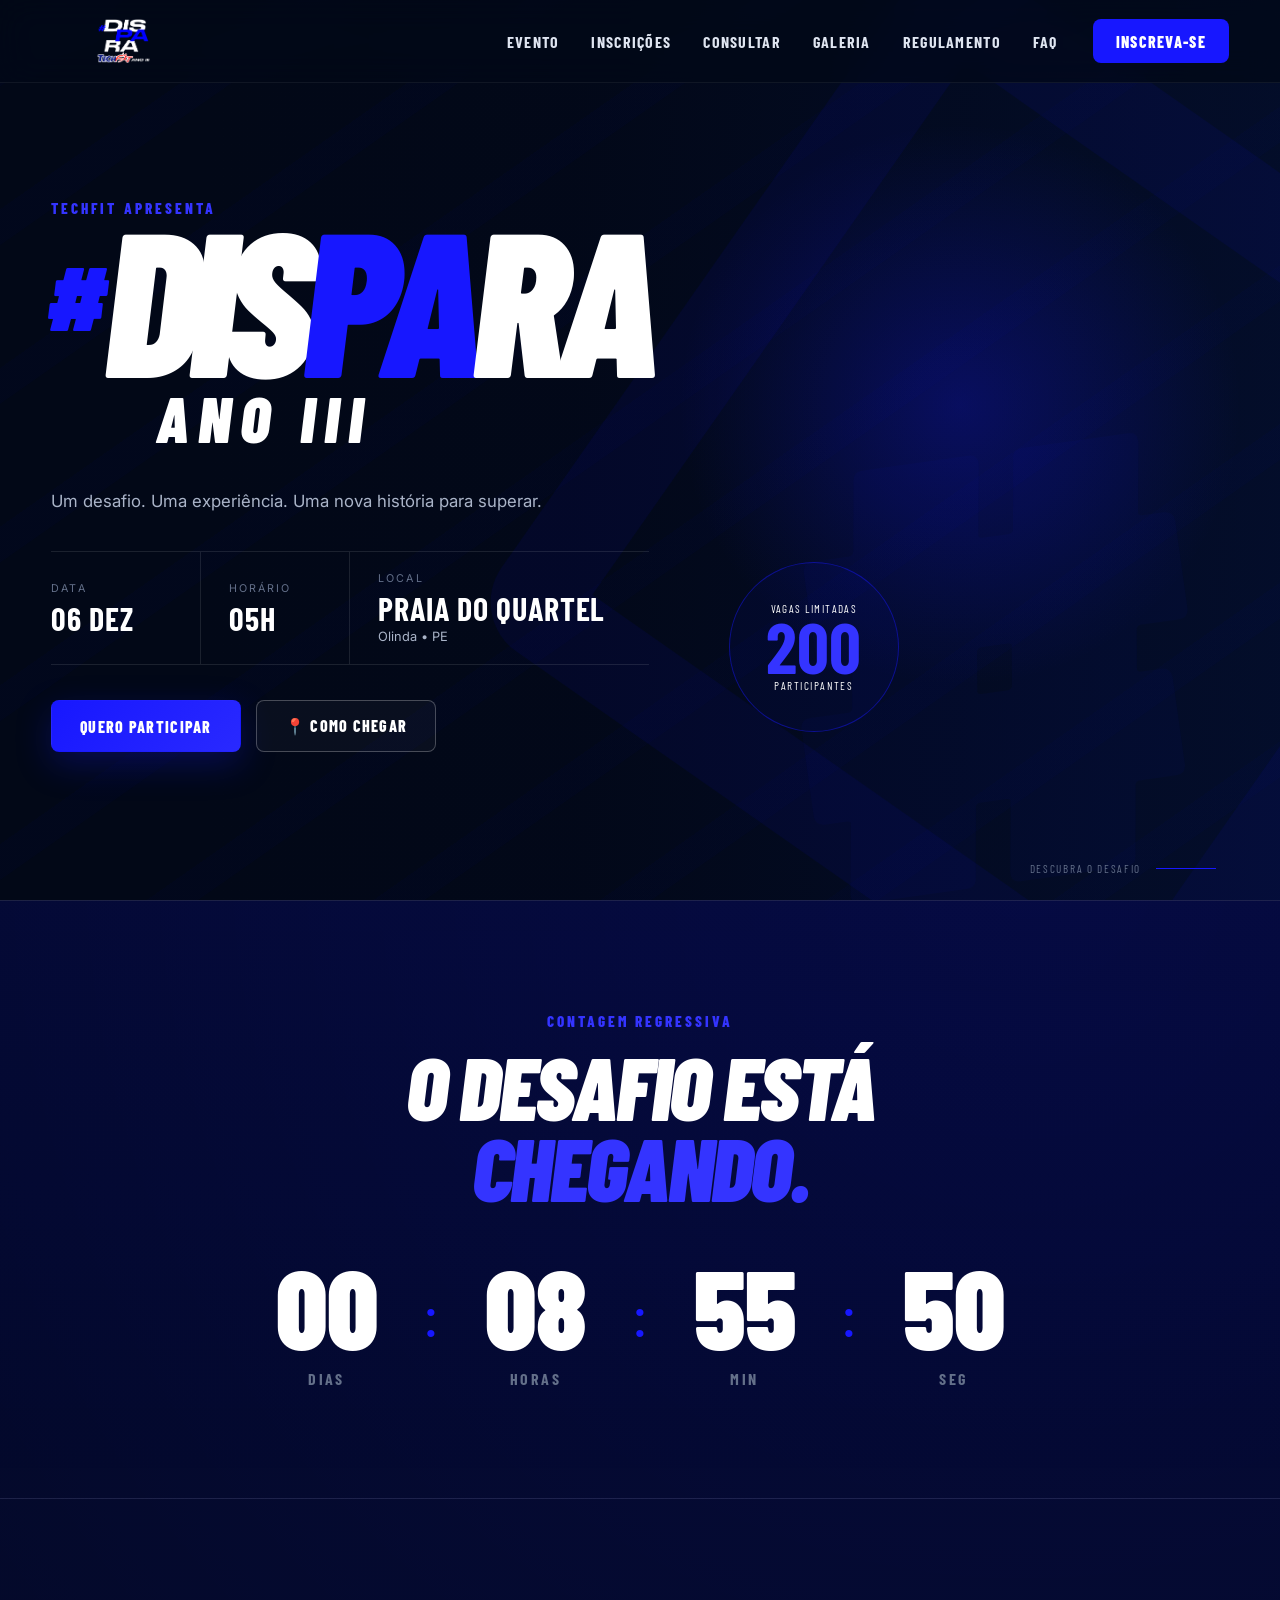
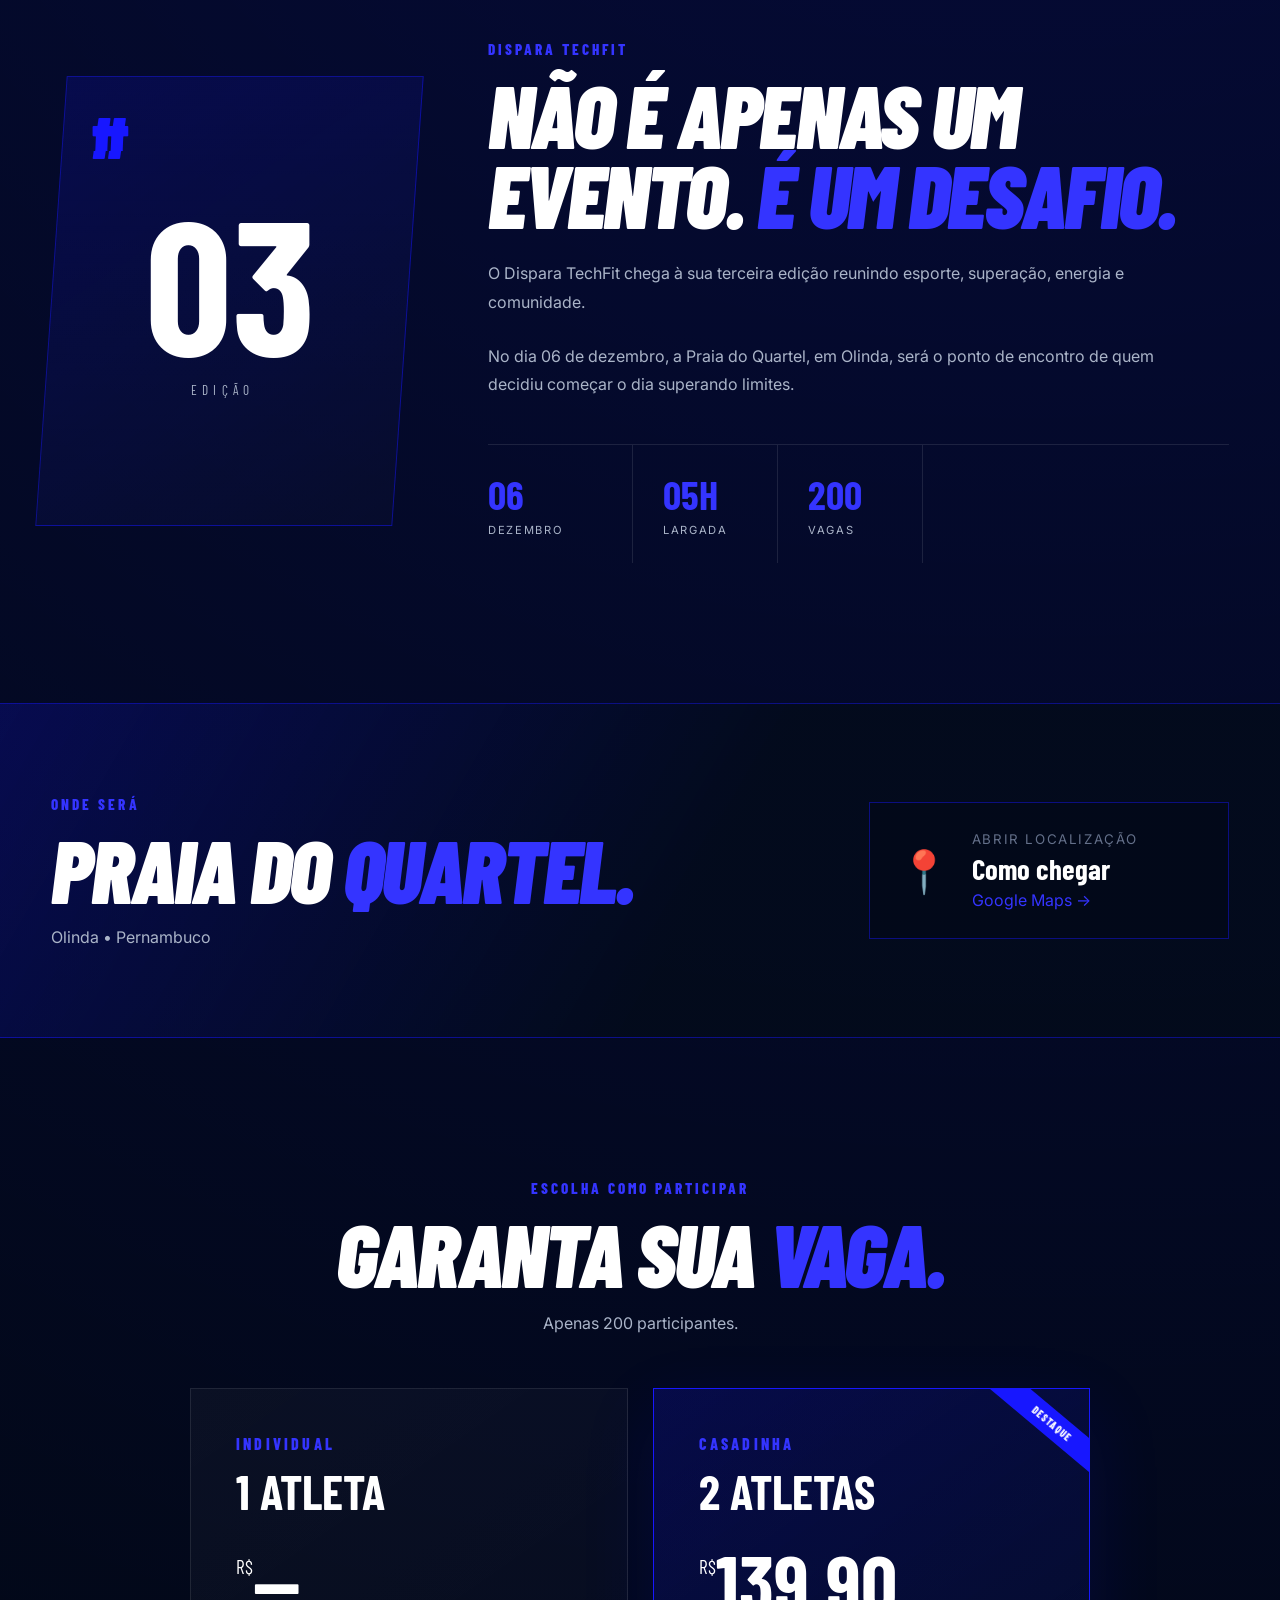
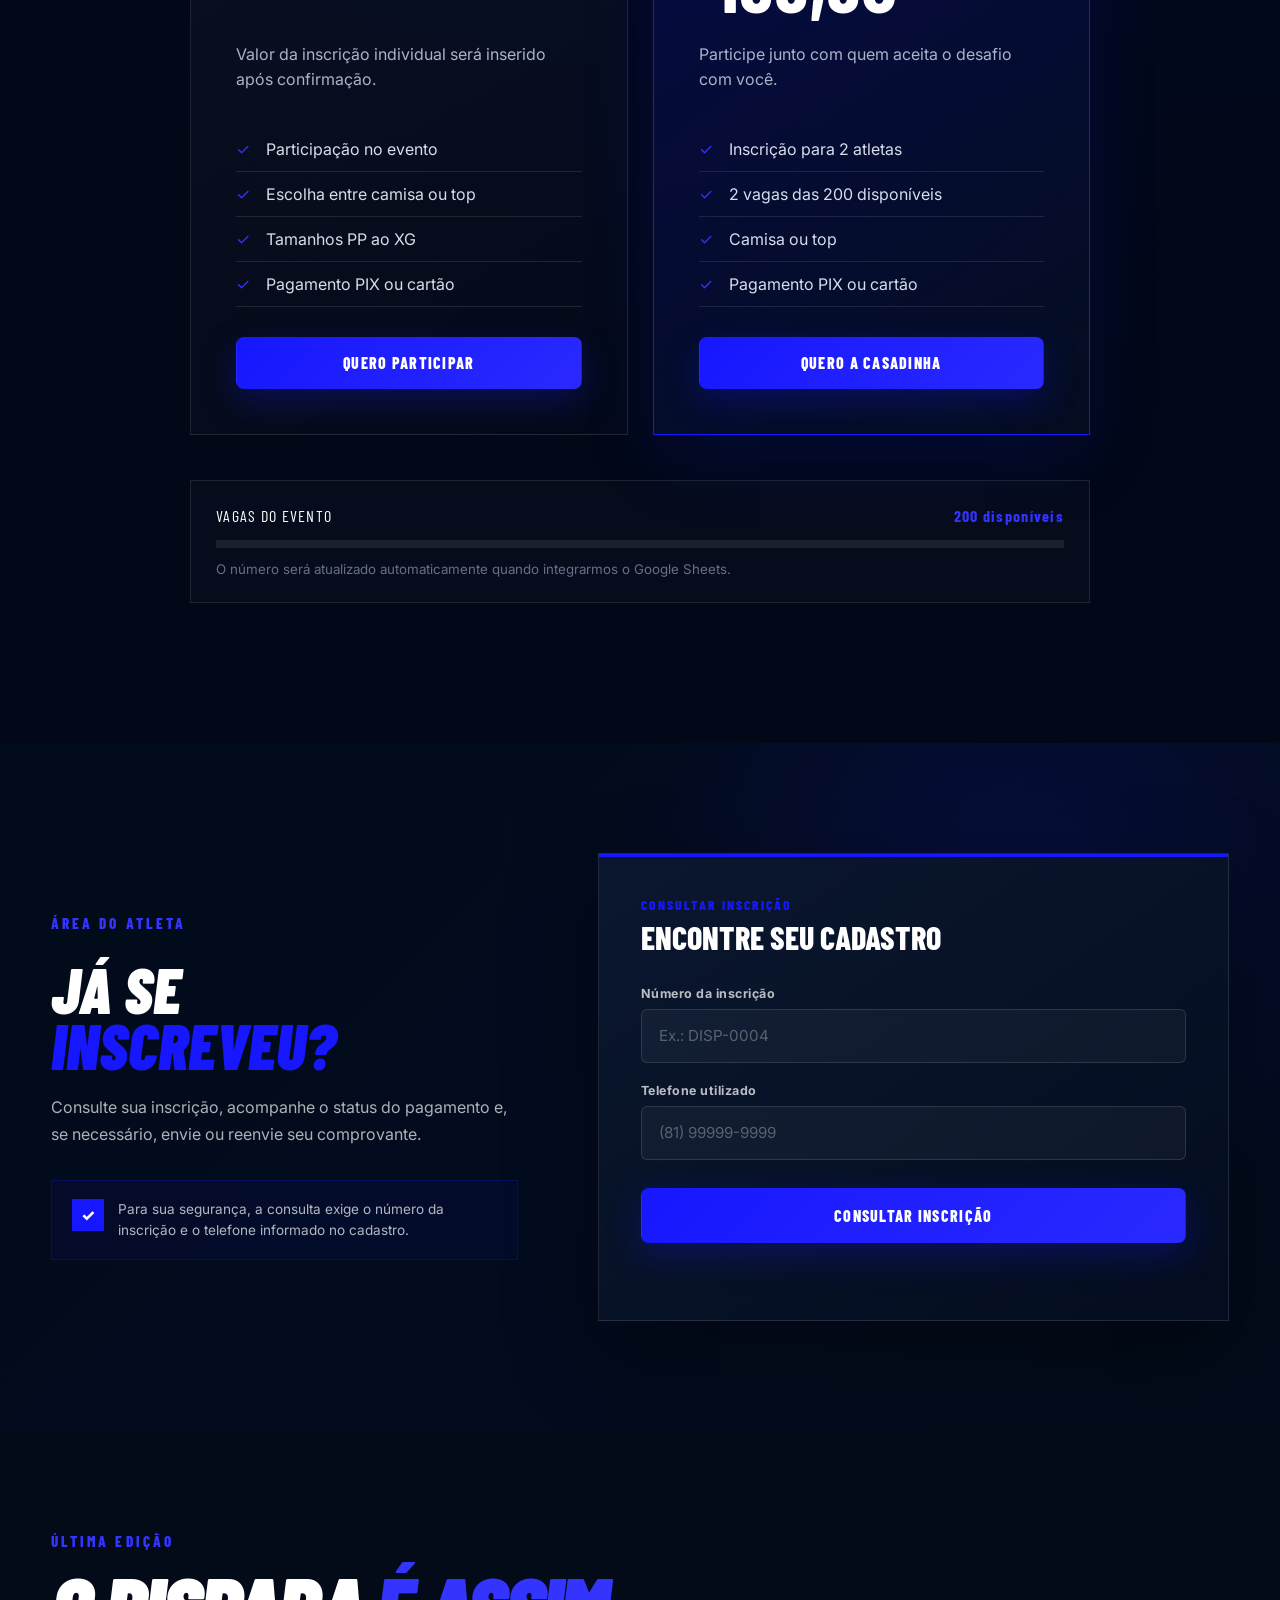
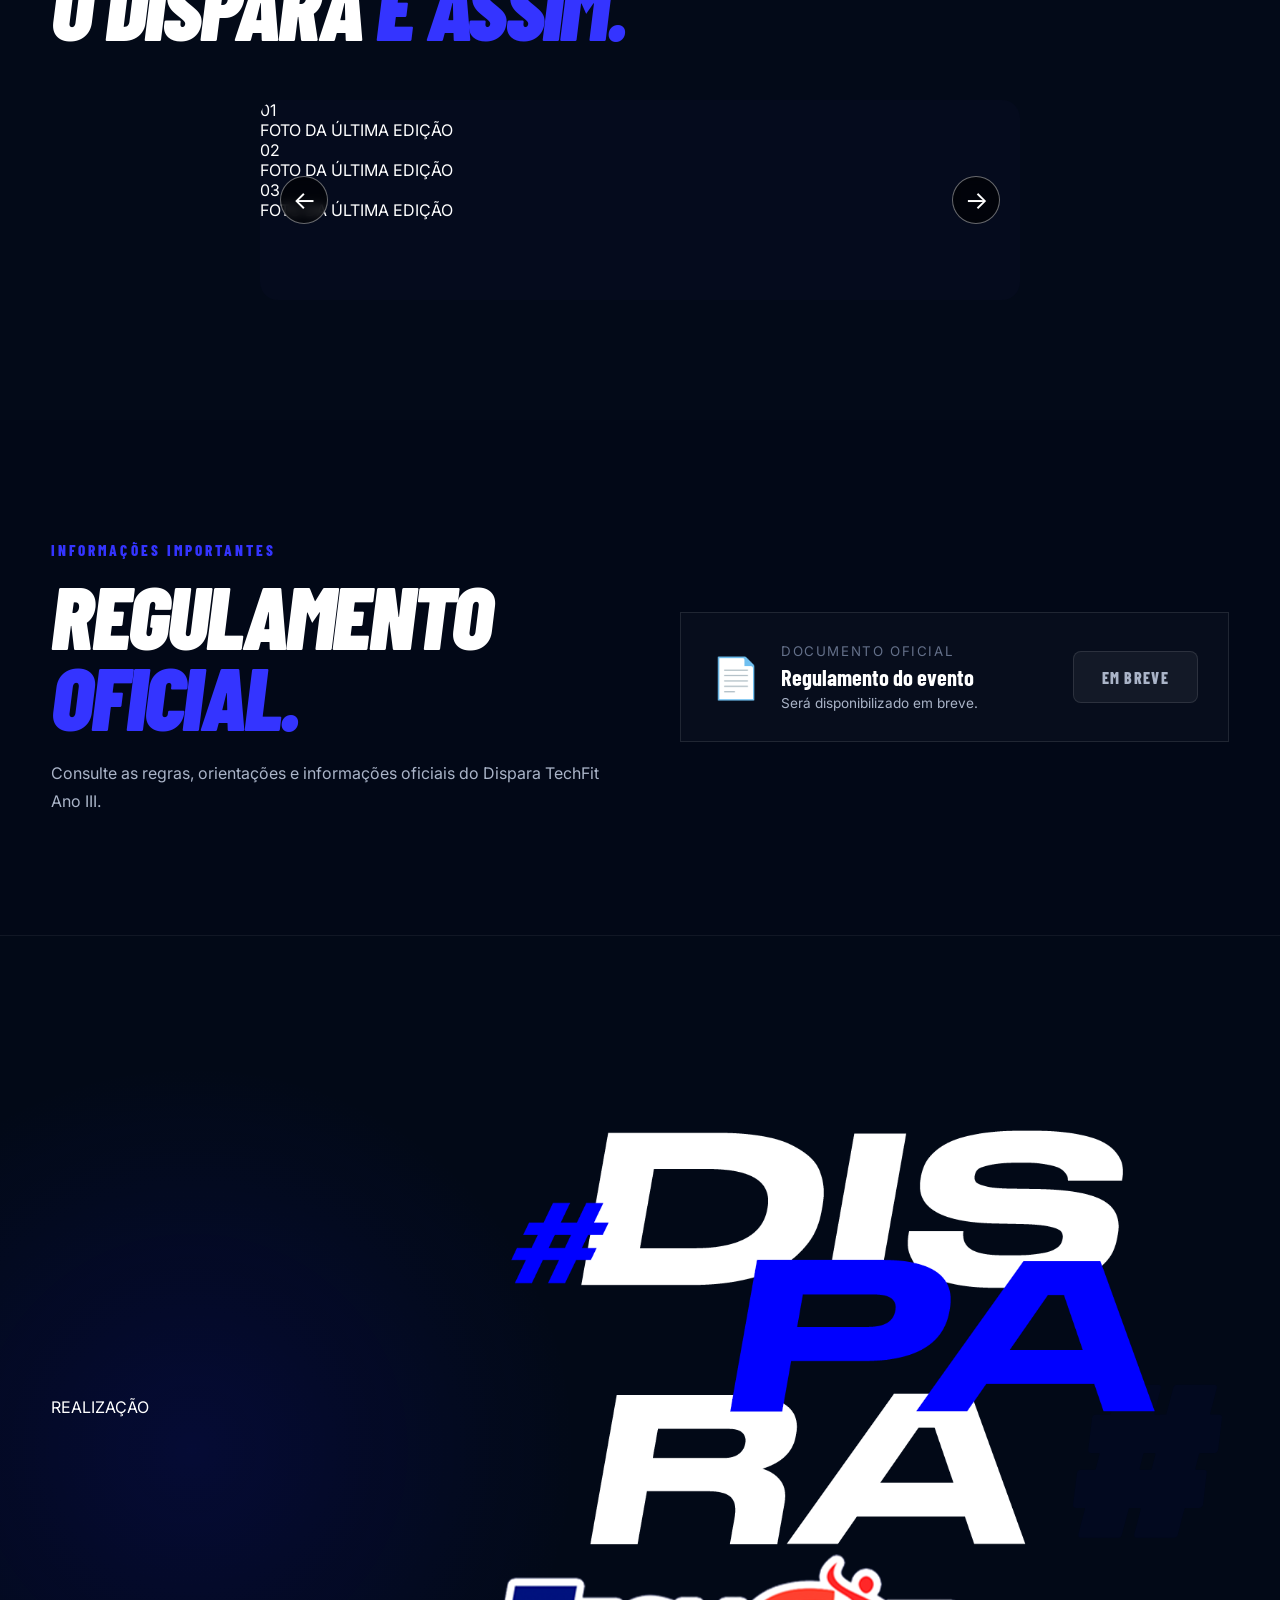
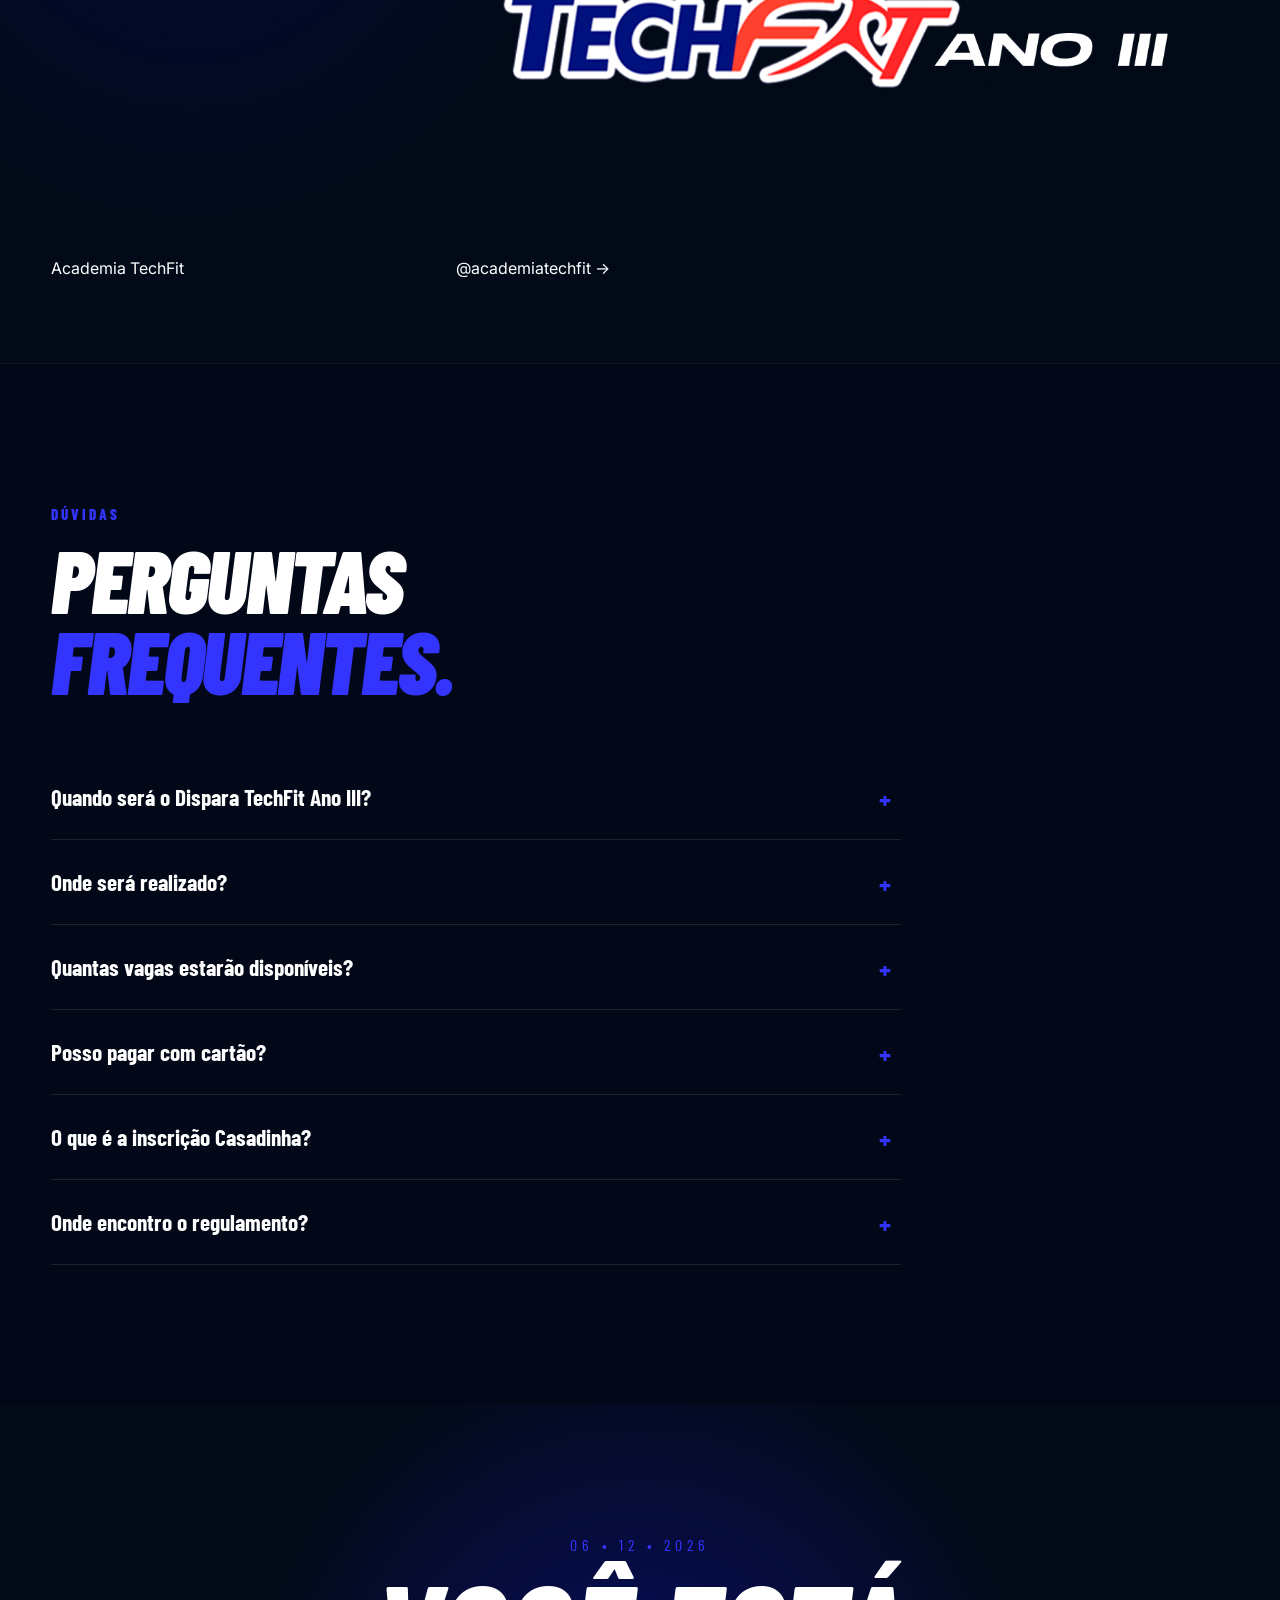
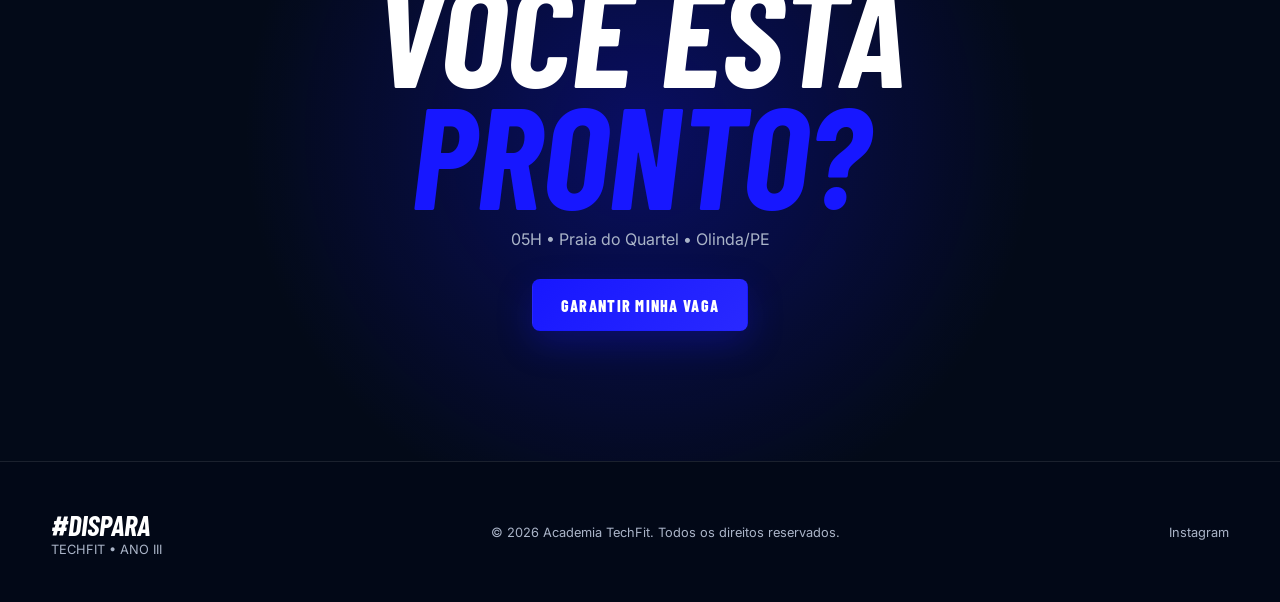
==== commit a900cda3: "ALinhamento index" ====
--- a/index_consulta.html
+++ b/index_consulta.html
@@ -31,6 +31,11 @@
 
     <link rel="stylesheet" href="css/style.css">
     <link rel="stylesheet" href="css/responsive.css">
+    <link
+    rel="icon"
+    type="image/png"
+    href="./assets/images/logo-dispara.png"
+>
 </head>
 
 <body>
--- a/css/style.css
+++ b/css/style.css
@@ -3512,3 +3512,75 @@
     color: #ffffff;
     opacity: 1;
 }
+
+/* =====================================================
+   DISTÂNCIA
+===================================================== */
+
+.distance-options {
+    display: grid;
+    grid-template-columns: repeat(2, minmax(0, 1fr));
+    gap: 14px;
+    margin-top: 10px;
+}
+
+.distance-card {
+    position: relative;
+
+    display: flex;
+    align-items: center;
+    justify-content: center;
+
+    min-height: 90px;
+    padding: 18px;
+
+    border: 2px solid rgba(255, 255, 255, 0.12);
+    border-radius: 14px;
+
+    cursor: pointer;
+
+    transition:
+        border-color 0.2s ease,
+        transform 0.2s ease,
+        background 0.2s ease;
+}
+
+.distance-card:hover {
+    transform: translateY(-2px);
+}
+
+.distance-card input {
+    position: absolute;
+    opacity: 0;
+    pointer-events: none;
+}
+
+.distance-card span {
+    display: flex;
+    flex-direction: column;
+    align-items: center;
+    gap: 4px;
+
+    text-align: center;
+}
+
+.distance-card strong {
+    font-size: 1.1rem;
+}
+
+.distance-card small {
+    opacity: 0.7;
+}
+
+.distance-card:has(input:checked) {
+    border-color: currentColor;
+    background: rgba(255, 255, 255, 0.08);
+}
+
+@media (max-width: 600px) {
+
+    .distance-options {
+        grid-template-columns: 1fr;
+    }
+
+}
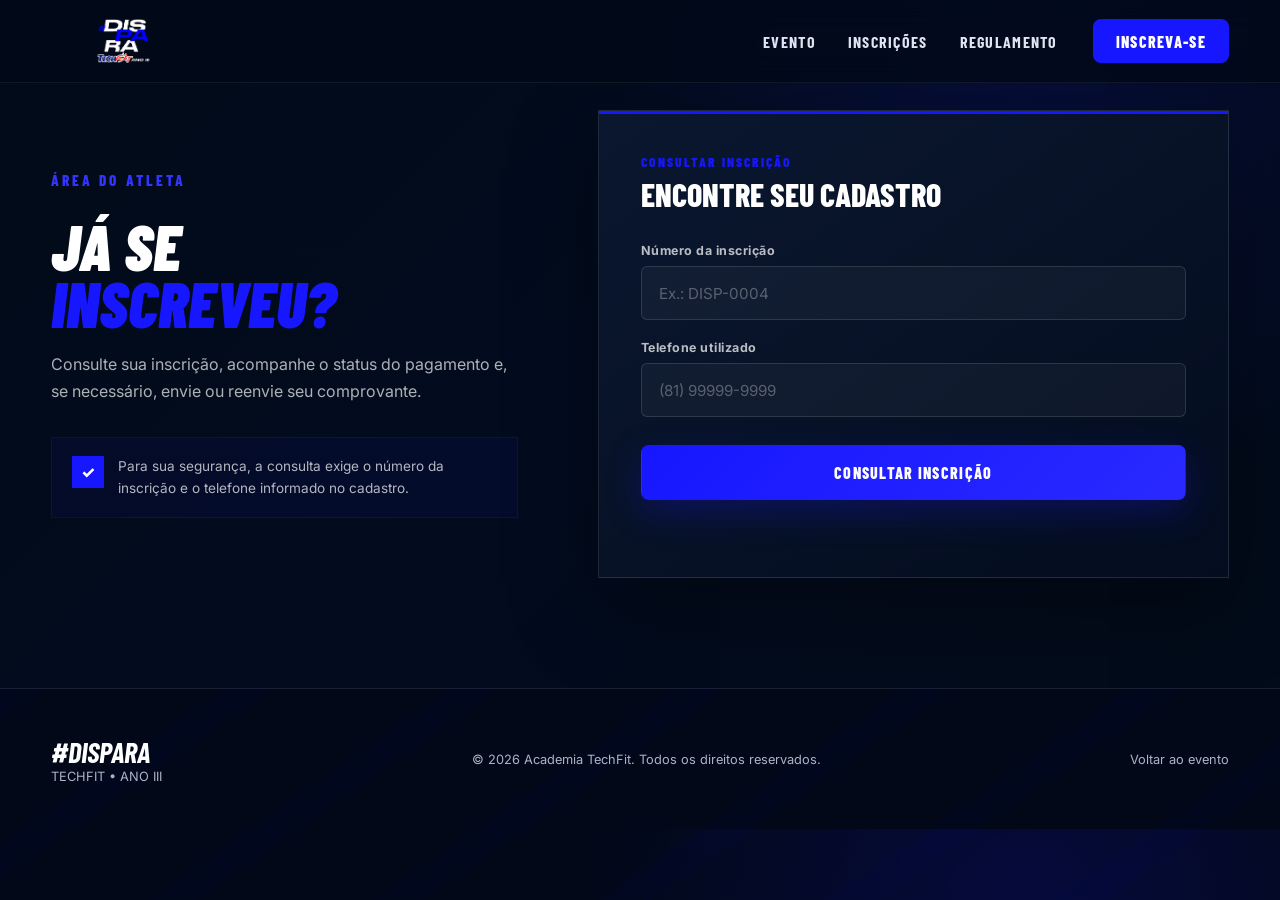
==== commit 1ec5616e: "cupons de desconto" ====
--- a/index_consulta.html
+++ b/index_consulta.html
@@ -1,2182 +1,261 @@
+
 <!DOCTYPE html>
 <html lang="pt-BR">
 <head>
-    <meta charset="UTF-8">
-
-    <meta
-        name="viewport"
-        content="width=device-width, initial-scale=1.0"
-    >
-
-    <meta
-        name="description"
-        content="Dispara TechFit Ano III - 06 de dezembro de 2026, às 5h, na Praia do Quartel em Olinda/PE."
-    >
-
-    <meta
-        name="theme-color"
-        content="#020B19"
-    >
-
-    <title>Dispara TechFit Ano III | Olinda 2026</title>
-
-    <!-- Google Fonts -->
-    <link rel="preconnect" href="https://fonts.googleapis.com">
-    <link rel="preconnect" href="https://fonts.gstatic.com" crossorigin>
-
-    <link
-        href="https://fonts.googleapis.com/css2?family=Barlow+Condensed:ital,wght@0,500;0,600;0,700;0,800;0,900;1,700;1,800;1,900&family=Inter:wght@400;500;600;700&display=swap"
-        rel="stylesheet"
-    >
-
-    <link rel="stylesheet" href="css/style.css">
-    <link rel="stylesheet" href="css/responsive.css">
-    <link
-    rel="icon"
-    type="image/png"
-    href="./assets/images/logo-dispara.png"
->
+  <meta charset="UTF-8">
+  <meta name="viewport" content="width=device-width, initial-scale=1.0">
+  <meta name="theme-color" content="#020B19">
+  <meta name="description" content="Consulte sua inscrição no Dispara TechFit Ano III.">
+
+  <title>Consultar inscrição | Dispara TechFit Ano III</title>
+
+  <link rel="preconnect" href="https://fonts.googleapis.com">
+  <link rel="preconnect" href="https://fonts.gstatic.com" crossorigin>
+  <link href="https://fonts.googleapis.com/css2?family=Barlow+Condensed:wght@500;600;700;800;900&family=Inter:wght@400;500;600;700&display=swap" rel="stylesheet">
+
+  <link rel="icon" type="image/png" href="assets/images/logo-dispara.png">
+  <link rel="stylesheet" href="css/style.css">
+  <link rel="stylesheet" href="css/responsive.css">
 </head>
 
 <body>
 
-    <!-- ==================================================
-         HEADER
-    =================================================== -->
-
-    <header class="header" id="inicio">
-
-        <div class="container header-container">
-
-            <a href="#inicio" class="brand">
-                <img
-                    src="assets/images/logo-techfit.png"
-                    alt="Academia TechFit"
-                    class="brand-logo"
+  <!-- CABEÇALHO -->
+  <header class="header" id="inicio">
+    <div class="container header-container">
+
+      <a href="index.html#inicio" class="brand">
+        <img
+          src="assets/images/logo-techfit.png"
+          alt="Academia TechFit"
+          class="brand-logo"
+        >
+      </a>
+
+      <nav class="nav" id="nav">
+        <a href="index.html#evento">Evento</a>
+        <a href="index.html#inscricoes">Inscrições</a>
+        <a href="index.html#regulamento">Regulamento</a>
+      </nav>
+
+      <a href="index.html#inscricoes" class="btn btn-small">
+        Inscreva-se
+      </a>
+
+    </div>
+  </header>
+
+  <main>
+
+    <!-- CONSULTA DE INSCRIÇÃO -->
+    <section class="consultation-section" id="consultar">
+      <div class="container consultation-container">
+
+        <div class="consultation-intro">
+
+          <span class="section-tag">ÁREA DO ATLETA</span>
+
+          <h2>
+            JÁ SE <span>INSCREVEU?</span>
+          </h2>
+
+          <p>
+            Consulte sua inscrição, acompanhe o status
+            do pagamento e, se necessário, envie ou
+            reenvie seu comprovante.
+          </p>
+
+          <div class="consultation-security">
+            <span>✓</span>
+            <p>
+              Para sua segurança, a consulta exige o
+              número da inscrição e o telefone
+              informado no cadastro.
+            </p>
+          </div>
+
+        </div>
+
+        <div class="consultation-card">
+
+          <!-- FORMULÁRIO DE CONSULTA -->
+          <form id="consultationForm" novalidate>
+
+            <div class="consultation-form-title">
+              <span>CONSULTAR INSCRIÇÃO</span>
+              <strong>Encontre seu cadastro</strong>
+            </div>
+
+            <div class="form-group">
+              <label for="consultRegistrationId">
+                Número da inscrição
+              </label>
+
+              <input
+                type="text"
+                id="consultRegistrationId"
+                placeholder="Ex.: DISP-0004"
+                maxlength="20"
+                autocomplete="off"
+                required
+              >
+            </div>
+
+            <div class="form-group">
+              <label for="consultPhone">
+                Telefone utilizado
+              </label>
+
+              <input
+                type="tel"
+                id="consultPhone"
+                placeholder="(81) 99999-9999"
+                maxlength="15"
+                autocomplete="tel"
+                required
+              >
+            </div>
+
+            <button
+              type="submit"
+              class="btn btn-primary consultation-submit"
+              id="consultationSubmit"
+            >
+              Consultar inscrição
+            </button>
+
+            <p
+              class="consultation-message"
+              id="consultationMessage"
+              role="status"
+              aria-live="polite"
+            ></p>
+
+          </form>
+
+          <!-- RESULTADO DA CONSULTA -->
+          <div
+            class="consultation-result"
+            id="consultationResult"
+            hidden
+          >
+
+            <div class="consultation-result-top">
+              <div class="consultation-check">✓</div>
+
+              <div>
+                <small>INSCRIÇÃO ENCONTRADA</small>
+                <strong id="consultResultId">DISP----</strong>
+              </div>
+            </div>
+
+            <h3 id="consultResultName">Atleta</h3>
+
+            <div class="consultation-data-grid">
+
+              <div>
+                <small>PLANO</small>
+                <strong id="consultResultPlan">—</strong>
+              </div>
+
+              <div>
+                <small>KIT</small>
+                <strong id="consultResultKit">—</strong>
+              </div>
+
+            </div>
+
+            <!-- STATUS DO PAGAMENTO -->
+            <div
+              class="consultation-status"
+              id="consultResultStatus"
+            >
+              <small>STATUS</small>
+              <strong>—</strong>
+            </div>
+
+            <!-- ENVIO OU REENVIO DO COMPROVANTE -->
+            <div
+              class="receipt-reupload"
+              id="receiptReupload"
+              hidden
+            >
+
+              <p id="receiptHelpText">
+                Nenhum comprovante foi recebido.
+              </p>
+
+              <label
+                class="consult-upload"
+                for="consultReceipt"
+              >
+                <span>↑</span>
+
+                <div>
+                  <strong>Selecionar comprovante</strong>
+                  <small>JPG, PNG ou PDF • até 5 MB</small>
+                </div>
+
+                <input
+                  type="file"
+                  id="consultReceipt"
+                  accept=".jpg,.jpeg,.png,.pdf,image/jpeg,image/png,application/pdf"
                 >
-            </a>
-
-            <nav class="nav" id="nav">
-
-                <a href="#evento">Evento</a>
-
-                <a href="#inscricoes">Inscrições</a>
-
-                <a href="#consultar">Consultar</a>
-
-                <a href="#galeria">Galeria</a>
-
-                <a href="#regulamento">Regulamento</a>
-
-                <a href="#faq">FAQ</a>
-
-            </nav>
-
-            <a
-                href="#inscricoes"
-                class="btn btn-small"
-            >
-                Inscreva-se
-            </a>
+              </label>
+
+              <div
+                class="consult-file-name"
+                id="consultFileName"
+              ></div>
+
+              <button
+                type="button"
+                class="btn btn-primary"
+                id="sendConsultReceipt"
+                disabled
+              >
+                Enviar comprovante
+              </button>
+
+            </div>
 
             <button
-                class="menu-toggle"
-                id="menuToggle"
-                aria-label="Abrir menu"
-                aria-expanded="false"
-            >
-                <span></span>
-                <span></span>
-                <span></span>
+              type="button"
+              class="consultation-new-search"
+              id="consultationNewSearch"
+            >
+              ← Fazer outra consulta
             </button>
 
+          </div>
+
         </div>
-
-    </header>
-
-
-    <!-- ==================================================
-         HERO
-    =================================================== -->
-
-    <main>
-
-        <section class="hero">
-
-            <div class="hero-background"></div>
-
-            <div class="container hero-container">
-
-                <div class="hero-content">
-
-                    <span class="event-edition">
-                        TECHFIT APRESENTA
-                    </span>
-
-                    <h1 class="hero-title">
-
-                        <span class="hashtag">#</span>
-
-                        <span>DIS</span>
-
-                        <span class="blue">PA</span>
-
-                        <span>RA</span>
-
-                    </h1>
-
-                    <p class="hero-edition">
-                        ANO III
-                    </p>
-
-                    <p class="hero-subtitle">
-                        Um desafio. Uma experiência.
-                        Uma nova história para superar.
-                    </p>
-
-
-                    <!-- DATA / HORA / LOCAL -->
-
-                    <div class="event-info">
-
-                        <div class="event-info-item">
-
-                            <span class="event-info-label">
-                                DATA
-                            </span>
-
-                            <strong>
-                                06 DEZ
-                            </strong>
-
-                        </div>
-
-                        <div class="event-info-item">
-
-                            <span class="event-info-label">
-                                HORÁRIO
-                            </span>
-
-                            <strong>
-                                05H
-                            </strong>
-
-                        </div>
-
-                        <div class="event-info-item">
-
-                            <span class="event-info-label">
-                                LOCAL
-                            </span>
-
-                            <strong>
-                                PRAIA DO QUARTEL
-                            </strong>
-
-                            <span>
-                                Olinda • PE
-                            </span>
-
-                        </div>
-
-                    </div>
-
-
-                    <!-- BOTÕES -->
-
-                    <div class="hero-actions">
-
-                        <a
-                            href="#inscricoes"
-                            class="btn btn-primary"
-                        >
-                            Quero participar
-                        </a>
-
-                        <a
-                            href="https://www.google.com/maps/search/?api=1&query=Praia+do+Quartel+Olinda+PE"
-                            target="_blank"
-                            rel="noopener noreferrer"
-                            class="btn btn-outline"
-                        >
-                            📍 Como chegar
-                        </a>
-
-                    </div>
-
-
-                    <!-- VAGAS -->
-
-                    <div class="vacancies-highlight">
-
-                        <span>
-                            VAGAS LIMITADAS
-                        </span>
-
-                        <strong>
-                            200
-                        </strong>
-
-                        <small>
-                            PARTICIPANTES
-                        </small>
-
-                    </div>
-
-                </div>
-
-            </div>
-
-            <div class="scroll-indicator">
-
-                <span>DESCUBRA O DESAFIO</span>
-
-                <div class="scroll-line"></div>
-
-            </div>
-
-        </section>
-
-
-        <!-- ==================================================
-             CONTADOR
-        =================================================== -->
-
-        <section class="countdown-section">
-
-            <div class="container">
-
-                <div class="section-heading center">
-
-                    <span class="section-tag">
-                        CONTAGEM REGRESSIVA
-                    </span>
-
-                    <h2>
-                        O DESAFIO ESTÁ
-                        <span>CHEGANDO.</span>
-                    </h2>
-
-                </div>
-
-
-                <div
-                    class="countdown"
-                    id="countdown"
-                    data-date="2026-12-06T05:00:00-03:00"
-                >
-
-                    <div class="countdown-item">
-
-                        <strong id="days">
-                            00
-                        </strong>
-
-                        <span>
-                            DIAS
-                        </span>
-
-                    </div>
-
-
-                    <div class="countdown-separator">
-                        :
-                    </div>
-
-
-                    <div class="countdown-item">
-
-                        <strong id="hours">
-                            00
-                        </strong>
-
-                        <span>
-                            HORAS
-                        </span>
-
-                    </div>
-
-
-                    <div class="countdown-separator">
-                        :
-                    </div>
-
-
-                    <div class="countdown-item">
-
-                        <strong id="minutes">
-                            00
-                        </strong>
-
-                        <span>
-                            MIN
-                        </span>
-
-                    </div>
-
-
-                    <div class="countdown-separator">
-                        :
-                    </div>
-
-
-                    <div class="countdown-item">
-
-                        <strong id="seconds">
-                            00
-                        </strong>
-
-                        <span>
-                            SEG
-                        </span>
-
-                    </div>
-
-                </div>
-
-            </div>
-
-        </section>
-
-
-        <!-- ==================================================
-             EVENTO
-        =================================================== -->
-
-        <section
-            class="event-section"
-            id="evento"
-        >
-
-            <div class="container event-grid">
-
-                <div class="event-number">
-
-                    <span>#</span>
-
-                    <strong>
-                        03
-                    </strong>
-
-                    <small>
-                        EDIÇÃO
-                    </small>
-
-                </div>
-
-
-                <div class="event-description">
-
-                    <span class="section-tag">
-                        DISPARA TECHFIT
-                    </span>
-
-                    <h2>
-                        NÃO É APENAS UM EVENTO.
-                        <span>É UM DESAFIO.</span>
-                    </h2>
-
-                    <p>
-                        O Dispara TechFit chega à sua terceira edição
-                        reunindo esporte, superação, energia e comunidade.
-                    </p>
-
-                    <p>
-                        No dia 06 de dezembro, a Praia do Quartel,
-                        em Olinda, será o ponto de encontro de quem
-                        decidiu começar o dia superando limites.
-                    </p>
-
-                    <div class="event-details">
-
-                        <div>
-                            <strong>06</strong>
-                            <span>DEZEMBRO</span>
-                        </div>
-
-                        <div>
-                            <strong>05H</strong>
-                            <span>LARGADA</span>
-                        </div>
-
-                        <div>
-                            <strong>200</strong>
-                            <span>VAGAS</span>
-                        </div>
-
-                    </div>
-
-                </div>
-
-            </div>
-
-        </section>
-
-
-        <!-- ==================================================
-             LOCAL
-        =================================================== -->
-
-        <section class="location-section">
-
-            <div class="container location-container">
-
-                <div>
-
-                    <span class="section-tag">
-                        ONDE SERÁ
-                    </span>
-
-                    <h2>
-                        PRAIA DO
-                        <span>QUARTEL.</span>
-                    </h2>
-
-                    <p>
-                        Olinda • Pernambuco
-                    </p>
-
-                </div>
-
-
-                <a
-                    href="https://www.google.com/maps/search/?api=1&query=Praia+do+Quartel+Olinda+PE"
-                    target="_blank"
-                    rel="noopener noreferrer"
-                    class="location-card"
-                >
-
-                    <span class="location-icon">
-                        📍
-                    </span>
-
-                    <div>
-
-                        <small>
-                            ABRIR LOCALIZAÇÃO
-                        </small>
-
-                        <strong>
-                            Como chegar
-                        </strong>
-
-                        <span>
-                            Google Maps →
-                        </span>
-
-                    </div>
-
-                </a>
-
-            </div>
-
-        </section>
-
-
-        <!-- ==================================================
-             INSCRIÇÕES
-        =================================================== -->
-
-        <section
-            class="registration-section"
-            id="inscricoes"
-        >
-
-            <div class="container">
-
-                <div class="section-heading center">
-
-                    <span class="section-tag">
-                        ESCOLHA COMO PARTICIPAR
-                    </span>
-
-                    <h2>
-                        GARANTA SUA
-                        <span>VAGA.</span>
-                    </h2>
-
-                    <p>
-                        Apenas 200 participantes.
-                    </p>
-
-                </div>
-
-
-                <div class="registration-grid">
-
-
-                    <!-- INDIVIDUAL -->
-
-                    <article class="registration-card">
-
-                        <span class="plan-name">
-                            INDIVIDUAL
-                        </span>
-
-                        <h3>
-                            1 ATLETA
-                        </h3>
-
-                        <div class="plan-price">
-
-                            <small>
-                                R$
-                            </small>
-
-                            <strong>
-                                --
-                            </strong>
-
-                        </div>
-
-                        <p>
-                            Valor da inscrição individual
-                            será inserido após confirmação.
-                        </p>
-
-                        <ul>
-
-                            <li>
-                                Participação no evento
-                            </li>
-
-                            <li>
-                                Escolha entre camisa ou top
-                            </li>
-
-                            <li>
-                                Tamanhos PP ao XG
-                            </li>
-
-                            <li>
-                                Pagamento PIX ou cartão
-                            </li>
-
-                        </ul>
-
-                        <button
-                            class="btn btn-primary registration-button"
-                            data-plan="individual"
-                        >
-                            Quero participar
-                        </button>
-
-                    </article>
-
-
-                    <!-- CASADINHA -->
-
-                    <article class="registration-card featured">
-
-                        <div class="featured-label">
-                            DESTAQUE
-                        </div>
-
-                        <span class="plan-name">
-                            CASADINHA
-                        </span>
-
-                        <h3>
-                            2 ATLETAS
-                        </h3>
-
-                        <div class="plan-price">
-
-                            <small>
-                                R$
-                            </small>
-
-                            <strong>
-                                139,90
-                            </strong>
-
-                        </div>
-
-                        <p>
-                            Participe junto com quem
-                            aceita o desafio com você.
-                        </p>
-
-                        <ul>
-
-                            <li>
-                                Inscrição para 2 atletas
-                            </li>
-
-                            <li>
-                                2 vagas das 200 disponíveis
-                            </li>
-
-                            <li>
-                                Camisa ou top
-                            </li>
-
-                            <li>
-                                Pagamento PIX ou cartão
-                            </li>
-
-                        </ul>
-
-                        <button
-                            class="btn btn-primary registration-button"
-                            data-plan="casadinha"
-                        >
-                            Quero a casadinha
-                        </button>
-
-                    </article>
-
-                </div>
-
-
-                <div class="vacancies-status">
-
-                    <div class="vacancies-header">
-
-                        <span>
-                            VAGAS DO EVENTO
-                        </span>
-
-                        <strong id="vacanciesText">
-                            200 disponíveis
-                        </strong>
-
-                    </div>
-
-
-                    <div class="vacancies-bar">
-
-                        <div
-                            class="vacancies-progress"
-                            id="vacanciesProgress"
-                        ></div>
-
-                    </div>
-
-                    <small>
-                        O número será atualizado automaticamente
-                        quando integrarmos o Google Sheets.
-                    </small>
-
-                </div>
-
-            </div>
-
-            <!-- ==================================================
-     FORMULÁRIO DE INSCRIÇÃO
-=================================================== -->
-
-<div class="registration-form-wrapper" id="registrationFormWrapper">
-
-    <div class="registration-form-header">
-
-        <div>
-            <span class="section-tag">
-                SUA INSCRIÇÃO
-            </span>
-
-            <h3 id="selectedPlanTitle">
-                Inscrição Individual
-            </h3>
-        </div>
-
-        <button
-            type="button"
-            class="close-registration"
-            id="closeRegistration"
-            aria-label="Fechar formulário"
-        >
-            ×
-        </button>
+      </div>
+    </section>
+
+  </main>
+
+  <!-- RODAPÉ -->
+  <footer class="footer">
+    <div class="container footer-container">
+
+      <div>
+        <strong>#DISPARA</strong>
+        <span>TECHFIT • ANO III</span>
+      </div>
+
+      <p>
+        © 2026 Academia TechFit.
+        Todos os direitos reservados.
+      </p>
+
+      <a href="index.html">Voltar ao evento</a>
 
     </div>
-
-
-    <!-- PROGRESSO -->
-
-    <div class="form-progress">
-
-        <div class="progress-step active" data-step="1">
-            <span>01</span>
-            <small>Dados</small>
-        </div>
-
-        <div class="progress-line"></div>
-
-        <div class="progress-step" data-step="2">
-            <span>02</span>
-            <small>Kit</small>
-        </div>
-
-        <div class="progress-line"></div>
-
-        <div class="progress-step" data-step="3">
-            <span>03</span>
-            <small>Pagamento</small>
-        </div>
-
-        <div class="progress-line"></div>
-
-        <div class="progress-step" data-step="4">
-            <span>04</span>
-            <small>Comprovante</small>
-        </div>
-
-    </div>
-
-
-    <form id="registrationForm" novalidate>
-
-        <!-- DADOS INTERNOS -->
-
-        <input
-            type="hidden"
-            id="selectedPlan"
-            name="plano"
-            value="individual"
-        >
-
-
-        <!-- =============================================
-             ETAPA 1 - DADOS
-        ============================================== -->
-
-        <div class="form-step active" data-form-step="1">
-
-            <div class="form-step-title">
-
-                <span>01</span>
-
-                <div>
-                    <h4>Dados do atleta</h4>
-                    <p>
-                        Informe seus dados para iniciar
-                        a inscrição.
-                    </p>
-                </div>
-
-            </div>
-
-
-            <!-- ATLETA 1 -->
-
-            <div class="athlete-block">
-
-                <div class="athlete-title">
-                    ATLETA 01
-                </div>
-
-
-                <div class="form-grid">
-
-                    <div class="form-group full">
-
-                        <label for="nome1">
-                            Nome completo *
-                        </label>
-
-                        <input
-                            type="text"
-                            id="nome1"
-                            name="nome1"
-                            placeholder="Digite seu nome completo"
-                            autocomplete="name"
-                            required
-                        >
-
-                        <span class="field-error"></span>
-
-                    </div>
-
-
-                    <div class="form-group">
-
-                        <label for="telefone1">
-                            WhatsApp / Telefone *
-                        </label>
-
-                        <input
-                            type="tel"
-                            id="telefone1"
-                            name="telefone1"
-                            placeholder="(81) 99999-9999"
-                            maxlength="15"
-                            autocomplete="tel"
-                            required
-                        >
-
-                        <small>
-                            Seu telefone será usado para
-                            identificar sua inscrição.
-                        </small>
-
-                        <span class="field-error"></span>
-
-                    </div>
-
-
-                    <div class="form-group">
-
-                        <label for="nascimento1">
-                            Data de nascimento *
-                        </label>
-
-                        <input
-                            type="date"
-                            id="nascimento1"
-                            name="nascimento1"
-                            required
-                        >
-
-                        <small id="idade1">
-                            A idade será calculada automaticamente.
-                        </small>
-
-                        <span class="field-error"></span>
-
-                    </div>
-
-                </div>
-
-            </div>
-
-
-            <!-- ATLETA 2 - SOMENTE CASADINHA -->
-
-            <div
-                class="athlete-block second-athlete"
-                id="secondAthlete"
-            >
-
-                <div class="athlete-title">
-                    ATLETA 02
-                </div>
-
-
-                <div class="form-grid">
-
-                    <div class="form-group full">
-
-                        <label for="nome2">
-                            Nome completo *
-                        </label>
-
-                        <input
-                            type="text"
-                            id="nome2"
-                            name="nome2"
-                            placeholder="Nome do segundo atleta"
-                        >
-
-                        <span class="field-error"></span>
-
-                    </div>
-
-
-                    <div class="form-group">
-
-                        <label for="telefone2">
-                            WhatsApp / Telefone *
-                        </label>
-
-                        <input
-                            type="tel"
-                            id="telefone2"
-                            name="telefone2"
-                            placeholder="(81) 99999-9999"
-                            maxlength="15"
-                        >
-
-                        <span class="field-error"></span>
-
-                    </div>
-
-
-                    <div class="form-group">
-
-                        <label for="nascimento2">
-                            Data de nascimento *
-                        </label>
-
-                        <input
-                            type="date"
-                            id="nascimento2"
-                            name="nascimento2"
-                        >
-
-                        <small id="idade2">
-                            A idade será calculada automaticamente.
-                        </small>
-
-                        <span class="field-error"></span>
-
-                    </div>
-
-                </div>
-
-            </div>
-
-
-            <div class="form-actions">
-
-                <button
-                    type="button"
-                    class="btn btn-primary next-step"
-                    data-next="2"
-                >
-                    Continuar →
-                </button>
-
-            </div>
-
-        </div>
-
-
-        <!-- =============================================
-             ETAPA 2 - KIT
-        ============================================== -->
-
-        <div class="form-step" data-form-step="2">
-
-            <div class="form-step-title">
-
-                <span>02</span>
-
-                <div>
-                    <h4>Escolha seu kit</h4>
-                    <p>
-                        Selecione o modelo e tamanho.
-                    </p>
-                </div>
-
-            </div>
-
-
-            <!-- KIT ATLETA 1 -->
-
-            <div class="athlete-block">
-
-                <div class="athlete-title">
-                    KIT • ATLETA 01
-                </div>
-
-
-                <div class="form-group">
-
-                    <label>
-                        Modelo *
-                    </label>
-
-                    <div class="option-grid">
-
-                        <label class="option-card">
-
-                            <input
-                                type="radio"
-                                name="modelo1"
-                                value="Camisa"
-                                required
-                            >
-
-                            <span>
-                                <strong>CAMISA</strong>
-                                <small>Modelo tradicional</small>
-                            </span>
-
-                        </label>
-
-
-                        <label class="option-card">
-
-                            <input
-                                type="radio"
-                                name="modelo1"
-                                value="Top"
-                            >
-
-                            <span>
-                                <strong>TOP</strong>
-                                <small>Modelo esportivo</small>
-                            </span>
-
-                        </label>
-
-                    </div>
-
-                </div>
-
-
-                <div class="form-group">
-
-                    <label>
-                        Tamanho *
-                    </label>
-
-                    <div class="size-options">
-
-                        <label>
-                            <input type="radio" name="tamanho1" value="PP">
-                            <span>PP</span>
-                        </label>
-
-                        <label>
-                            <input type="radio" name="tamanho1" value="P">
-                            <span>P</span>
-                        </label>
-
-                        <label>
-                            <input type="radio" name="tamanho1" value="M">
-                            <span>M</span>
-                        </label>
-
-                        <label>
-                            <input type="radio" name="tamanho1" value="G">
-                            <span>G</span>
-                        </label>
-
-                        <label>
-                            <input type="radio" name="tamanho1" value="GG">
-                            <span>GG</span>
-                        </label>
-
-                        <label>
-                            <input type="radio" name="tamanho1" value="XG">
-                            <span>XG</span>
-                        </label>
-
-                    </div>
-
-                </div>
-
-            </div>
-
-
-            <!-- KIT ATLETA 2 -->
-
-            <div
-                class="athlete-block second-athlete"
-                id="secondAthleteKit"
-            >
-
-                <div class="athlete-title">
-                    KIT • ATLETA 02
-                </div>
-
-
-                <div class="form-group">
-
-                    <label>
-                        Modelo *
-                    </label>
-
-                    <div class="option-grid">
-
-                        <label class="option-card">
-
-                            <input
-                                type="radio"
-                                name="modelo2"
-                                value="Camisa"
-                            >
-
-                            <span>
-                                <strong>CAMISA</strong>
-                                <small>Modelo tradicional</small>
-                            </span>
-
-                        </label>
-
-
-                        <label class="option-card">
-
-                            <input
-                                type="radio"
-                                name="modelo2"
-                                value="Top"
-                            >
-
-                            <span>
-                                <strong>TOP</strong>
-                                <small>Modelo esportivo</small>
-                            </span>
-
-                        </label>
-
-                    </div>
-
-                </div>
-
-
-                <div class="form-group">
-
-                    <label>
-                        Tamanho *
-                    </label>
-
-                    <div class="size-options">
-
-                        <label>
-                            <input type="radio" name="tamanho2" value="PP">
-                            <span>PP</span>
-                        </label>
-
-                        <label>
-                            <input type="radio" name="tamanho2" value="P">
-                            <span>P</span>
-                        </label>
-
-                        <label>
-                            <input type="radio" name="tamanho2" value="M">
-                            <span>M</span>
-                        </label>
-
-                        <label>
-                            <input type="radio" name="tamanho2" value="G">
-                            <span>G</span>
-                        </label>
-
-                        <label>
-                            <input type="radio" name="tamanho2" value="GG">
-                            <span>GG</span>
-                        </label>
-
-                        <label>
-                            <input type="radio" name="tamanho2" value="XG">
-                            <span>XG</span>
-                        </label>
-
-                    </div>
-
-                </div>
-
-            </div>
-
-
-            <div class="form-actions">
-
-                <button
-                    type="button"
-                    class="btn btn-outline prev-step"
-                    data-prev="1"
-                >
-                    ← Voltar
-                </button>
-
-                <button
-                    type="button"
-                    class="btn btn-primary next-step"
-                    data-next="3"
-                >
-                    Ir para pagamento →
-                </button>
-
-            </div>
-
-        </div>
-
-
-        <!-- =============================================
-             ETAPA 3 - PAGAMENTO
-        ============================================== -->
-
-        <div class="form-step" data-form-step="3">
-
-            <div class="form-step-title">
-
-                <span>03</span>
-
-                <div>
-                    <h4>Pagamento</h4>
-                    <p>
-                        Escolha como deseja realizar
-                        o pagamento.
-                    </p>
-                </div>
-
-            </div>
-
-
-            <!-- RESUMO -->
-
-            <div class="order-summary">
-
-                <div>
-
-                    <small>
-                        INSCRIÇÃO
-                    </small>
-
-                    <strong id="summaryPlan">
-                        Individual
-                    </strong>
-
-                </div>
-
-
-                <div>
-
-                    <small>
-                        PARTICIPANTES
-                    </small>
-
-                    <strong id="summaryAthletes">
-                        1
-                    </strong>
-
-                </div>
-
-
-                <div>
-
-                    <small>
-                        VALOR
-                    </small>
-
-                    <strong id="summaryPrice">
-                        A confirmar
-                    </strong>
-
-                </div>
-
-            </div>
-
-
-            <div class="form-group">
-
-                <label>
-                    Forma de pagamento *
-                </label>
-
-
-                <div class="payment-options">
-
-                    <label class="payment-card">
-
-                        <input
-                            type="radio"
-                            name="pagamento"
-                            value="pix"
-                        >
-
-                        <span class="payment-icon">
-                            ◆
-                        </span>
-
-                        <span>
-                            <strong>PIX</strong>
-                            <small>
-                                Pagamento rápido
-                            </small>
-                        </span>
-
-                    </label>
-
-
-                    <label class="payment-card">
-
-                        <input
-                            type="radio"
-                            name="pagamento"
-                            value="cartao"
-                        >
-
-                        <span class="payment-icon">
-                            ▣
-                        </span>
-
-                        <span>
-                            <strong>
-                                CARTÃO DE CRÉDITO
-                            </strong>
-
-                            <small>
-                                Em até 2x
-                            </small>
-
-                        </span>
-
-                    </label>
-
-                </div>
-
-            </div>
-
-
-            <!-- PIX -->
-
-            <div
-                class="payment-content"
-                id="pixPayment"
-            >
-
-                <div class="payment-info">
-
-                    <span class="payment-number">
-                        01
-                    </span>
-
-                    <div>
-
-                        <strong>
-                            Faça o pagamento via PIX
-                        </strong>
-
-                        <p>
-                            Na etapa de integração,
-                            o QR Code e o código
-                            PIX aparecerão aqui.
-                        </p>
-
-                    </div>
-
-                </div>
-
-
-                <div class="pix-preview">
-
-                    <div class="qr-placeholder">
-
-                        <span>
-                            QR
-                        </span>
-
-                        <small>
-                            PIX
-                        </small>
-
-                    </div>
-
-
-                    <div class="pix-code-area">
-
-                        <label>
-                            PIX Copia e Cola
-                        </label>
-
-                        <div>
-
-                            <input
-                                type="text"
-                                id="pixCode"
-                                value="Código PIX será disponibilizado aqui"
-                                readonly
-                            >
-
-                            <button
-                                type="button"
-                                id="copyPix"
-                            >
-                                Copiar
-                            </button>
-
-                        </div>
-
-                    </div>
-
-                </div>
-
-            </div>
-
-
-            <!-- CARTÃO -->
-
-            <div
-                class="payment-content"
-                id="cardPayment"
-            >
-
-                <div class="payment-info">
-
-                    <span class="payment-number">
-                        01
-                    </span>
-
-                    <div>
-
-                        <strong>
-                            Pagamento seguro
-                        </strong>
-
-                        <p>
-                            Você será direcionado para
-                            o ambiente seguro da Stone.
-                            Os dados do cartão não serão
-                            armazenados nesta página.
-                        </p>
-
-                    </div>
-
-                </div>
-
-
-                <button
-                    type="button"
-                    class="btn btn-primary"
-                    id="stonePaymentButton"
-                >
-                    Pagar com cartão →
-                </button>
-
-            </div>
-
-
-            <div class="form-actions">
-
-                <button
-                    type="button"
-                    class="btn btn-outline prev-step"
-                    data-prev="2"
-                >
-                    ← Voltar
-                </button>
-
-                <button
-                    type="button"
-                    class="btn btn-primary next-step"
-                    data-next="4"
-                    id="paymentContinue"
-                >
-                    Já realizei o pagamento →
-                </button>
-
-            </div>
-
-        </div>
-
-
-        <!-- =============================================
-             ETAPA 4 - COMPROVANTE
-        ============================================== -->
-
-        <div class="form-step" data-form-step="4">
-
-            <div class="form-step-title">
-
-                <span>04</span>
-
-                <div>
-
-                    <h4>
-                        Comprovante
-                    </h4>
-
-                    <p>
-                        Envie o comprovante para
-                        validação da organização.
-                    </p>
-
-                </div>
-
-            </div>
-
-
-            <label
-                class="upload-area"
-                for="paymentReceipt"
-                id="uploadArea"
-            >
-
-                <input
-                    type="file"
-                    id="paymentReceipt"
-                    name="comprovante"
-                    accept=".jpg,.jpeg,.png,.pdf"
-                >
-
-                <span class="upload-icon">
-                    ↑
-                </span>
-
-                <strong>
-                    Enviar comprovante
-                </strong>
-
-                <p>
-                    Clique ou arraste o arquivo aqui.
-                </p>
-
-                <small>
-                    JPG, PNG ou PDF
-                </small>
-
-            </label>
-
-
-            <div
-                class="selected-file"
-                id="selectedFile"
-            ></div>
-
-
-            <!-- REGULAMENTO -->
-
-            <label class="terms-check">
-
-                <input
-                    type="checkbox"
-                    id="regulationAccept"
-                    required
-                >
-
-                <span>
-                    Declaro que li e estou de acordo
-                    com o Regulamento Oficial do
-                    Dispara TechFit Ano III.
-                </span>
-
-            </label>
-
-
-            <div class="form-actions">
-
-                <button
-                    type="button"
-                    class="btn btn-outline prev-step"
-                    data-prev="3"
-                >
-                    ← Voltar
-                </button>
-
-
-                <button
-                    type="submit"
-                    class="btn btn-primary"
-                    id="finishRegistration"
-                >
-                    Finalizar inscrição
-                </button>
-
-            </div>
-
-        </div>
-
-    </form>
-
-
-    <!-- =============================================
-         SUCESSO
-    ============================================== -->
-
-    <div
-        class="registration-success"
-        id="registrationSuccess"
-    >
-
-        <div class="success-icon">
-            ✓
-        </div>
-
-        <span class="section-tag">
-            INSCRIÇÃO RECEBIDA
-        </span>
-
-        <h3>
-            VOCÊ ESTÁ NO
-            <strong>#DISPARA!</strong>
-        </h3>
-
-        <p>
-            Seus dados foram recebidos.
-            O pagamento será validado pela
-            organização.
-        </p>
-
-
-        <div class="registration-number">
-
-            <small>
-                SUA INSCRIÇÃO
-            </small>
-
-            <strong id="registrationNumber">
-                DISP-----
-            </strong>
-
-        </div>
-
-
-        <p class="success-warning">
-            Guarde o número da inscrição.
-            Você poderá consultá-la nesta página usando
-            o número DISP e o telefone cadastrado.
-        </p>
-
-    </div>
-
-</div>
-
-        </section>
-
-
-
-        <!-- ==================================================
-             CONSULTAR INSCRIÇÃO
-        =================================================== -->
-
-        <section class="consultation-section" id="consultar">
-            <div class="container consultation-container">
-
-                <div class="consultation-intro">
-                    <span class="section-tag">ÁREA DO ATLETA</span>
-
-                    <h2>
-                        JÁ SE <span>INSCREVEU?</span>
-                    </h2>
-
-                    <p>
-                        Consulte sua inscrição, acompanhe o status do pagamento
-                        e, se necessário, envie ou reenvie seu comprovante.
-                    </p>
-
-                    <div class="consultation-security">
-                        <span>✓</span>
-                        <p>
-                            Para sua segurança, a consulta exige o número da
-                            inscrição e o telefone informado no cadastro.
-                        </p>
-                    </div>
-                </div>
-
-                <div class="consultation-card">
-
-                    <form id="consultationForm" novalidate>
-
-                        <div class="consultation-form-title">
-                            <span>CONSULTAR INSCRIÇÃO</span>
-                            <strong>Encontre seu cadastro</strong>
-                        </div>
-
-                        <div class="form-group">
-                            <label for="consultRegistrationId">
-                                Número da inscrição
-                            </label>
-
-                            <input
-                                type="text"
-                                id="consultRegistrationId"
-                                placeholder="Ex.: DISP-0004"
-                                maxlength="20"
-                                autocomplete="off"
-                                required
-                            >
-                        </div>
-
-                        <div class="form-group">
-                            <label for="consultPhone">
-                                Telefone utilizado
-                            </label>
-
-                            <input
-                                type="tel"
-                                id="consultPhone"
-                                placeholder="(81) 99999-9999"
-                                maxlength="15"
-                                autocomplete="tel"
-                                required
-                            >
-                        </div>
-
-                        <button
-                            type="submit"
-                            class="btn btn-primary consultation-submit"
-                            id="consultationSubmit"
-                        >
-                            Consultar inscrição
-                        </button>
-
-                        <p
-                            class="consultation-message"
-                            id="consultationMessage"
-                            role="status"
-                            aria-live="polite"
-                        ></p>
-
-                    </form>
-
-
-                    <div
-                        class="consultation-result"
-                        id="consultationResult"
-                        hidden
-                    >
-
-                        <div class="consultation-result-top">
-                            <div class="consultation-check">✓</div>
-
-                            <div>
-                                <small>INSCRIÇÃO ENCONTRADA</small>
-                                <strong id="consultResultId">DISP----</strong>
-                            </div>
-                        </div>
-
-                        <h3 id="consultResultName">Atleta</h3>
-
-                        <div class="consultation-data-grid">
-
-                            <div>
-                                <small>PLANO</small>
-                                <strong id="consultResultPlan">—</strong>
-                            </div>
-
-                            <div>
-                                <small>KIT</small>
-                                <strong id="consultResultKit">—</strong>
-                            </div>
-
-                        </div>
-
-                        <div
-                            class="consultation-status"
-                            id="consultResultStatus"
-                        >
-                            <small>STATUS</small>
-                            <strong>—</strong>
-                        </div>
-
-                        <div
-                            class="receipt-reupload"
-                            id="receiptReupload"
-                            hidden
-                        >
-                            <p id="receiptHelpText">
-                                Nenhum comprovante foi recebido.
-                            </p>
-
-                            <label
-                                class="consult-upload"
-                                for="consultReceipt"
-                            >
-                                <span>↑</span>
-
-                                <div>
-                                    <strong>Selecionar comprovante</strong>
-                                    <small>JPG, PNG ou PDF • até 5 MB</small>
-                                </div>
-
-                                <input
-                                    type="file"
-                                    id="consultReceipt"
-                                    accept=".jpg,.jpeg,.png,.pdf,image/jpeg,image/png,application/pdf"
-                                >
-                            </label>
-
-                            <div
-                                class="consult-file-name"
-                                id="consultFileName"
-                            ></div>
-
-                            <button
-                                type="button"
-                                class="btn btn-primary"
-                                id="sendConsultReceipt"
-                                disabled
-                            >
-                                Enviar comprovante
-                            </button>
-                        </div>
-
-                        <button
-                            type="button"
-                            class="consultation-new-search"
-                            id="consultationNewSearch"
-                        >
-                            ← Fazer outra consulta
-                        </button>
-
-                    </div>
-
-                </div>
-
-            </div>
-        </section>
-
-
-        <!-- ==================================================
-             GALERIA
-        =================================================== -->
-
-        <section
-            class="gallery-section"
-            id="galeria"
-        >
-
-            <div class="container">
-
-                <div class="section-heading">
-
-                    <span class="section-tag">
-                        ÚLTIMA EDIÇÃO
-                    </span>
-
-                    <h2>
-                        O DISPARA
-                        <span>É ASSIM.</span>
-                    </h2>
-
-                </div>
-
-
-                <div class="gallery-carousel">
-
-                    <button
-                        class="carousel-button prev"
-                        id="carouselPrev"
-                        aria-label="Foto anterior"
-                    >
-                        ←
-                    </button>
-
-
-                    <div class="carousel-track" id="carouselTrack">
-
-                        <div class="gallery-placeholder active">
-                            <span>01</span>
-                            <p>FOTO DA ÚLTIMA EDIÇÃO</p>
-                        </div>
-
-                        <div class="gallery-placeholder">
-                            <span>02</span>
-                            <p>FOTO DA ÚLTIMA EDIÇÃO</p>
-                        </div>
-
-                        <div class="gallery-placeholder">
-                            <span>03</span>
-                            <p>FOTO DA ÚLTIMA EDIÇÃO</p>
-                        </div>
-
-                    </div>
-
-
-                    <button
-                        class="carousel-button next"
-                        id="carouselNext"
-                        aria-label="Próxima foto"
-                    >
-                        →
-                    </button>
-
-                </div>
-
-
-                <div
-                    class="carousel-dots"
-                    id="carouselDots"
-                ></div>
-
-            </div>
-
-        </section>
-
-
-        <!-- ==================================================
-             REGULAMENTO
-        =================================================== -->
-
-        <section
-            class="rules-section"
-            id="regulamento"
-        >
-
-            <div class="container rules-container">
-
-                <div>
-
-                    <span class="section-tag">
-                        INFORMAÇÕES IMPORTANTES
-                    </span>
-
-                    <h2>
-                        REGULAMENTO
-                        <span>OFICIAL.</span>
-                    </h2>
-
-                    <p>
-                        Consulte as regras, orientações e informações
-                        oficiais do Dispara TechFit Ano III.
-                    </p>
-
-                </div>
-
-
-                <div class="rules-card">
-
-                    <span class="rules-icon">
-                        📄
-                    </span>
-
-                    <div>
-
-                        <small>
-                            DOCUMENTO OFICIAL
-                        </small>
-
-                        <strong>
-                            Regulamento do evento
-                        </strong>
-
-                        <p>
-                            Será disponibilizado em breve.
-                        </p>
-
-                    </div>
-
-                    <button
-                        class="btn btn-disabled"
-                        disabled
-                    >
-                        Em breve
-                    </button>
-
-                </div>
-
-            </div>
-
-        </section>
-
-
-        <!-- ==================================================
-             REALIZAÇÃO
-        =================================================== -->
-
-        <section class="organizer-section">
-
-            <div class="container organizer-container">
-
-                <span>
-                    REALIZAÇÃO
-                </span>
-
-                <img
-                    src="assets/images/logo-techfit.png"
-                    alt="Academia TechFit"
-                >
-
-                <p>
-                    Academia TechFit
-                </p>
-
-                <a
-                    href="https://www.instagram.com/academiatechfit/"
-                    target="_blank"
-                    rel="noopener noreferrer"
-                >
-                    @academiatechfit →
-                </a>
-
-            </div>
-
-        </section>
-
-
-        <!-- ==================================================
-             FAQ
-        =================================================== -->
-
-        <section
-            class="faq-section"
-            id="faq"
-        >
-
-            <div class="container">
-
-                <div class="section-heading">
-
-                    <span class="section-tag">
-                        DÚVIDAS
-                    </span>
-
-                    <h2>
-                        PERGUNTAS
-                        <span>FREQUENTES.</span>
-                    </h2>
-
-                </div>
-
-
-                <div class="faq-list">
-
-
-                    <details>
-
-                        <summary>
-                            Quando será o Dispara TechFit Ano III?
-                        </summary>
-
-                        <p>
-                            O evento será realizado em 06 de dezembro
-                            de 2026, com início às 5h.
-                        </p>
-
-                    </details>
-
-
-                    <details>
-
-                        <summary>
-                            Onde será realizado?
-                        </summary>
-
-                        <p>
-                            Na Praia do Quartel, em Olinda,
-                            Pernambuco.
-                        </p>
-
-                    </details>
-
-
-                    <details>
-
-                        <summary>
-                            Quantas vagas estarão disponíveis?
-                        </summary>
-
-                        <p>
-                            O evento terá limite máximo de
-                            200 participantes.
-                        </p>
-
-                    </details>
-
-
-                    <details>
-
-                        <summary>
-                            Posso pagar com cartão?
-                        </summary>
-
-                        <p>
-                            Sim. O pagamento poderá ser realizado
-                            por PIX ou cartão de crédito, inclusive
-                            em até 2 parcelas conforme as condições
-                            disponibilizadas.
-                        </p>
-
-                    </details>
-
-
-                    <details>
-
-                        <summary>
-                            O que é a inscrição Casadinha?
-                        </summary>
-
-                        <p>
-                            É uma opção para inscrição de dois
-                            participantes pelo valor total de
-                            R$ 139,90.
-                        </p>
-
-                    </details>
-
-
-                    <details>
-
-                        <summary>
-                            Onde encontro o regulamento?
-                        </summary>
-
-                        <p>
-                            O regulamento oficial será disponibilizado
-                            nesta página assim que for fornecido
-                            pela organização.
-                        </p>
-
-                    </details>
-
-                </div>
-
-            </div>
-
-        </section>
-
-
-        <!-- ==================================================
-             CTA FINAL
-        =================================================== -->
-
-        <section class="final-cta">
-
-            <div class="container final-cta-container">
-
-                <span>
-                    06 • 12 • 2026
-                </span>
-
-                <h2>
-                    VOCÊ ESTÁ
-                    <strong>PRONTO?</strong>
-                </h2>
-
-                <p>
-                    05H • Praia do Quartel • Olinda/PE
-                </p>
-
-                <a
-                    href="#inscricoes"
-                    class="btn btn-primary"
-                >
-                    Garantir minha vaga
-                </a>
-
-            </div>
-
-        </section>
-
-    </main>
-
-
-    <!-- ==================================================
-         FOOTER
-    =================================================== -->
-
-    <footer class="footer">
-
-        <div class="container footer-container">
-
-            <div>
-
-                <strong>
-                    #DISPARA
-                </strong>
-
-                <span>
-                    TECHFIT • ANO III
-                </span>
-
-            </div>
-
-            <p>
-                © 2026 Academia TechFit.
-                Todos os direitos reservados.
-            </p>
-
-            <a
-                href="https://www.instagram.com/academiatechfit/"
-                target="_blank"
-                rel="noopener noreferrer"
-            >
-                Instagram
-            </a>
-
-        </div>
-
-    </footer>
-
-
-    <!-- BOTÃO MOBILE -->
-
-    <a
-        href="#inscricoes"
-        class="mobile-registration-button"
-    >
-        INSCREVA-SE
-    </a>
-
-
-    <script src="js/app.js"></script>
-<script src="js/carousel.js"></script>
-<script src="js/inscricao.js"></script>
-<script src="js/consulta.js"></script>
+  </footer>
+
+  <!-- SCRIPT EXCLUSIVO DE CONSULTA -->
+  <script src="js/consulta.js"></script>
 
 </body>
-</html>+</html>
--- a/css/style.css
+++ b/css/style.css
@@ -50,11 +50,9 @@
 body {
     font-family: var(--font-body);
     background:
-        radial-gradient(
-            circle at 80% 10%,
+        radial-gradient(circle at 80% 10%,
             rgba(23, 23, 255, 0.16),
-            transparent 35%
-        ),
+            transparent 35%),
         var(--bg);
 
     color: var(--white);
@@ -67,13 +65,11 @@
     inset: 0;
 
     background-image:
-        repeating-linear-gradient(
-            -35deg,
+        repeating-linear-gradient(-35deg,
             transparent 0,
             transparent 100px,
             rgba(23, 23, 255, 0.025) 101px,
-            rgba(23, 23, 255, 0.025) 130px
-        );
+            rgba(23, 23, 255, 0.025) 130px);
 
     pointer-events: none;
     z-index: -1;
@@ -122,7 +118,7 @@
 
     background: rgba(2, 8, 23, 0.75);
 
-    border-bottom: 1px solid rgba(255,255,255,.06);
+    border-bottom: 1px solid rgba(255, 255, 255, .06);
 
     backdrop-filter: blur(16px);
     -webkit-backdrop-filter: blur(16px);
@@ -236,11 +232,9 @@
     color: white;
 
     background:
-        linear-gradient(
-            135deg,
+        linear-gradient(135deg,
             var(--blue),
-            #2929ff
-        );
+            #2929ff);
 
     box-shadow:
         0 12px 35px rgba(23, 23, 255, .25);
@@ -252,13 +246,13 @@
 }
 
 .btn-outline {
-    border-color: rgba(255,255,255,.25);
-    background: rgba(255,255,255,.03);
+    border-color: rgba(255, 255, 255, .25);
+    background: rgba(255, 255, 255, .03);
 }
 
 .btn-outline:hover {
     border-color: var(--blue);
-    background: rgba(23,23,255,.08);
+    background: rgba(23, 23, 255, .08);
 }
 
 .btn-small {
@@ -271,7 +265,7 @@
 .btn-disabled {
     color: var(--gray);
 
-    background: rgba(255,255,255,.05);
+    background: rgba(255, 255, 255, .05);
     border-color: var(--border);
 
     cursor: not-allowed;
@@ -288,8 +282,7 @@
     align-items: center;
 
     padding:
-        140px 0
-        90px;
+        140px 0 90px;
 
     overflow: hidden;
 }
@@ -299,17 +292,13 @@
     inset: 0;
 
     background:
-        radial-gradient(
-            circle at 75% 45%,
-            rgba(23,23,255,.28),
-            transparent 26%
-        ),
-        linear-gradient(
-            90deg,
-            rgba(2,8,23,1) 15%,
-            rgba(2,8,23,.94) 45%,
-            rgba(3,14,39,.8)
-        );
+        radial-gradient(circle at 75% 45%,
+            rgba(23, 23, 255, .28),
+            transparent 26%),
+        linear-gradient(90deg,
+            rgba(2, 8, 23, 1) 15%,
+            rgba(2, 8, 23, .94) 45%,
+            rgba(3, 14, 39, .8));
 
     z-index: -2;
 }
@@ -324,7 +313,7 @@
     right: -180px;
     top: 100px;
 
-    border: 90px solid rgba(23,23,255,.07);
+    border: 90px solid rgba(23, 23, 255, .07);
 
     transform: rotate(35deg);
 
@@ -343,7 +332,7 @@
     font-size: 42rem;
     font-weight: 900;
 
-    color: rgba(23,23,255,.035);
+    color: rgba(23, 23, 255, .035);
 
     transform: rotate(-8deg);
 }
@@ -409,8 +398,7 @@
 
 .hero-edition {
     margin:
-        18px 0
-        30px 105px;
+        18px 0 30px 105px;
 
     font-family: var(--font-title);
 
@@ -440,9 +428,7 @@
 
     display: grid;
     grid-template-columns:
-        .75fr
-        .75fr
-        1.5fr;
+        .75fr .75fr 1.5fr;
 
     margin-bottom: 35px;
 
@@ -490,7 +476,7 @@
     letter-spacing: .03em;
 }
 
-.event-info-item > span:last-child:not(.event-info-label) {
+.event-info-item>span:last-child:not(.event-info-label) {
     margin-top: 5px;
 
     color: var(--gray);
@@ -524,7 +510,7 @@
     border: 1px solid var(--blue-border);
     border-radius: 50%;
 
-    background: rgba(23,23,255,.06);
+    background: rgba(23, 23, 255, .06);
 }
 
 .vacancies-highlight span,
@@ -617,7 +603,7 @@
     color: var(--blue-light);
 }
 
-.section-heading > p {
+.section-heading>p {
     margin-top: 20px;
 
     color: var(--gray);
@@ -634,11 +620,9 @@
     border-bottom: 1px solid var(--border);
 
     background:
-        linear-gradient(
-            180deg,
-            rgba(23,23,255,.04),
-            transparent
-        );
+        linear-gradient(180deg,
+            rgba(23, 23, 255, .04),
+            transparent);
 }
 
 .countdown {
@@ -705,8 +689,7 @@
     display: grid;
 
     grid-template-columns:
-        .65fr
-        1.35fr;
+        .65fr 1.35fr;
 
     gap: 80px;
 
@@ -725,20 +708,17 @@
     align-items: center;
 
     border:
-        1px solid
-        var(--blue-border);
+        1px solid var(--blue-border);
 
     background:
-        linear-gradient(
-            145deg,
-            rgba(23,23,255,.16),
-            rgba(255,255,255,.015)
-        );
+        linear-gradient(145deg,
+            rgba(23, 23, 255, .16),
+            rgba(255, 255, 255, .015));
 
     transform: skew(-4deg);
 }
 
-.event-number > * {
+.event-number>* {
     transform: skew(4deg);
 }
 
@@ -793,7 +773,7 @@
     border-top: 1px solid var(--border);
 }
 
-.event-details > div {
+.event-details>div {
     min-width: 145px;
 
     padding: 25px 30px;
@@ -801,7 +781,7 @@
     border-right: 1px solid var(--border);
 }
 
-.event-details > div:first-child {
+.event-details>div:first-child {
     padding-left: 0;
 }
 
@@ -831,11 +811,9 @@
     padding: 90px 0;
 
     background:
-        linear-gradient(
-            120deg,
-            rgba(23,23,255,.20),
-            rgba(3,11,28,.95) 55%
-        );
+        linear-gradient(120deg,
+            rgba(23, 23, 255, .20),
+            rgba(3, 11, 28, .95) 55%);
 
     border-top: 1px solid var(--blue-border);
     border-bottom: 1px solid var(--blue-border);
@@ -868,7 +846,7 @@
 
     border: 1px solid var(--blue-border);
 
-    background: rgba(2,8,23,.55);
+    background: rgba(2, 8, 23, .55);
 
     transition: var(--transition);
 }
@@ -876,7 +854,7 @@
 .location-card:hover {
     transform: translateY(-5px);
 
-    background: rgba(23,23,255,.12);
+    background: rgba(23, 23, 255, .12);
 }
 
 .location-icon {
@@ -934,11 +912,9 @@
     border: 1px solid var(--border);
 
     background:
-        linear-gradient(
-            145deg,
-            rgba(255,255,255,.035),
-            rgba(255,255,255,.01)
-        );
+        linear-gradient(145deg,
+            rgba(255, 255, 255, .035),
+            rgba(255, 255, 255, .01));
 
     overflow: hidden;
 
@@ -955,15 +931,12 @@
     border-color: var(--blue);
 
     background:
-        linear-gradient(
-            145deg,
-            rgba(23,23,255,.19),
-            rgba(5,15,35,.8)
-        );
+        linear-gradient(145deg,
+            rgba(23, 23, 255, .19),
+            rgba(5, 15, 35, .8));
 
     box-shadow:
-        0 25px 70px
-        rgba(23,23,255,.12);
+        0 25px 70px rgba(23, 23, 255, .12);
 }
 
 .featured-label {
@@ -1077,7 +1050,7 @@
 
     border: 1px solid var(--border);
 
-    background: rgba(255,255,255,.02);
+    background: rgba(255, 255, 255, .02);
 }
 
 .vacancies-header {
@@ -1100,7 +1073,7 @@
 
     overflow: hidden;
 
-    background: rgba(255,255,255,.08);
+    background: rgba(255, 255, 255, .08);
 }
 
 .vacancies-progress {
@@ -1108,16 +1081,14 @@
     height: 100%;
 
     background:
-        linear-gradient(
-            90deg,
+        linear-gradient(90deg,
             var(--blue),
-            #5656ff
-        );
+            #5656ff);
 
     transition: width .8s ease;
 }
 
-.vacancies-status > small {
+.vacancies-status>small {
     display: block;
 
     margin-top: 13px;
@@ -1187,9 +1158,9 @@
     display: flex;
     align-items: center;
     justify-content: center;
-    border: 1px solid rgba(255,255,255,.4);
+    border: 1px solid rgba(255, 255, 255, .4);
     border-radius: 50%;
-    background: rgba(0,0,0,.65);
+    background: rgba(0, 0, 0, .65);
     color: #fff;
     font-size: 25px;
     cursor: pointer;
@@ -1201,8 +1172,13 @@
     background: var(--blue);
 }
 
-.carousel-button.prev { left: 20px; }
-.carousel-button.next { right: 20px; }
+.carousel-button.prev {
+    left: 20px;
+}
+
+.carousel-button.next {
+    right: 20px;
+}
 
 .carousel-dots {
     display: flex;
@@ -1231,13 +1207,33 @@
 }
 
 @media (max-width: 600px) {
-    .gallery-section { padding: 80px 0; }
-    .gallery-carousel { width: calc(100% - 24px); }
-    .gallery-slide img { max-height: 440px; }
-    .carousel-button { width: 40px; height: 40px; font-size: 20px; }
-    .carousel-button.prev { left: 10px; }
-    .carousel-button.next { right: 10px; }
-}
+    .gallery-section {
+        padding: 80px 0;
+    }
+
+    .gallery-carousel {
+        width: calc(100% - 24px);
+    }
+
+    .gallery-slide img {
+        max-height: 440px;
+    }
+
+    .carousel-button {
+        width: 40px;
+        height: 40px;
+        font-size: 20px;
+    }
+
+    .carousel-button.prev {
+        left: 10px;
+    }
+
+    .carousel-button.next {
+        right: 10px;
+    }
+}
+
 /* =========================================================
    RULES
 ========================================================= */
@@ -1250,15 +1246,14 @@
     display: grid;
 
     grid-template-columns:
-        1fr
-        1fr;
+        1fr 1fr;
 
     gap: 80px;
 
     align-items: center;
 }
 
-.rules-container > div:first-child p {
+.rules-container>div:first-child p {
     margin-top: 25px;
 
     color: var(--gray);
@@ -1270,9 +1265,7 @@
     display: grid;
 
     grid-template-columns:
-        auto
-        1fr
-        auto;
+        auto 1fr auto;
 
     gap: 20px;
 
@@ -1282,7 +1275,7 @@
 
     border: 1px solid var(--border);
 
-    background: rgba(255,255,255,.025);
+    background: rgba(255, 255, 255, .025);
 }
 
 .rules-icon {
@@ -1388,15 +1381,13 @@
     overflow: hidden;
 
     background:
-        radial-gradient(
-            circle,
-            rgba(23,23,255,.32),
-            transparent 55%
-        ),
+        radial-gradient(circle,
+            rgba(23, 23, 255, .32),
+            transparent 55%),
         #030a18;
 }
 
-.final-cta-container > span {
+.final-cta-container>span {
     font-family: var(--font-title);
 
     letter-spacing: .3em;
@@ -1447,7 +1438,7 @@
     gap: 30px;
 }
 
-.footer-container > div {
+.footer-container>div {
     display: flex;
     flex-direction: column;
 }
@@ -1495,15 +1486,12 @@
     border: 1px solid var(--blue-border);
 
     background:
-        linear-gradient(
-            145deg,
-            rgba(23,23,255,.08),
-            rgba(2,8,23,.96)
-        );
+        linear-gradient(145deg,
+            rgba(23, 23, 255, .08),
+            rgba(2, 8, 23, .96));
 
     box-shadow:
-        0 30px 90px
-        rgba(0,0,0,.35);
+        0 30px 90px rgba(0, 0, 0, .35);
 }
 
 .registration-form-wrapper.active {
@@ -1556,7 +1544,7 @@
     border: 1px solid var(--border);
     border-radius: 50%;
 
-    background: rgba(255,255,255,.03);
+    background: rgba(255, 255, 255, .03);
 
     color: white;
 
@@ -1632,8 +1620,7 @@
     background: var(--blue);
 
     box-shadow:
-        0 0 25px
-        rgba(23,23,255,.35);
+        0 0 25px rgba(23, 23, 255, .35);
 }
 
 .progress-step.completed span {
@@ -1647,8 +1634,7 @@
     height: 1px;
 
     margin:
-        0 10px
-        20px;
+        0 10px 20px;
 
     background: var(--border);
 }
@@ -1690,14 +1676,14 @@
     margin-bottom: 35px;
 }
 
-.form-step-title > span {
+.form-step-title>span {
     font-family: var(--font-title);
 
     font-size: 4rem;
 
     font-weight: 900;
 
-    color: rgba(23,23,255,.35);
+    color: rgba(23, 23, 255, .35);
 }
 
 .form-step-title h4 {
@@ -1724,7 +1710,7 @@
 
     border: 1px solid var(--border);
 
-    background: rgba(255,255,255,.018);
+    background: rgba(255, 255, 255, .018);
 }
 
 .athlete-title {
@@ -1794,7 +1780,7 @@
 
     outline: none;
 
-    background: rgba(255,255,255,.035);
+    background: rgba(255, 255, 255, .035);
 
     color: white;
 
@@ -1805,15 +1791,14 @@
     border-color: var(--blue);
 
     box-shadow:
-        0 0 0 3px
-        rgba(23,23,255,.1);
+        0 0 0 3px rgba(23, 23, 255, .1);
 }
 
 .form-group input.error {
     border-color: #ff4040;
 }
 
-.form-group > small {
+.form-group>small {
     display: block;
 
     margin-top: 8px;
@@ -1861,7 +1846,7 @@
     opacity: 0;
 }
 
-.option-card > span {
+.option-card>span {
     min-height: 95px;
 
     display: flex;
@@ -1873,7 +1858,7 @@
     border: 1px solid var(--border);
     border-radius: 8px;
 
-    background: rgba(255,255,255,.02);
+    background: rgba(255, 255, 255, .02);
 
     transition: .25s ease;
 }
@@ -1890,15 +1875,14 @@
     color: var(--gray);
 }
 
-.option-card input:checked + span {
+.option-card input:checked+span {
     border-color: var(--blue);
 
     background:
-        rgba(23,23,255,.15);
+        rgba(23, 23, 255, .15);
 
     box-shadow:
-        inset 0 0 0 1px
-        var(--blue);
+        inset 0 0 0 1px var(--blue);
 }
 
 
@@ -1934,7 +1918,7 @@
     border: 1px solid var(--border);
     border-radius: 6px;
 
-    background: rgba(255,255,255,.02);
+    background: rgba(255, 255, 255, .02);
 
     font-family: var(--font-title);
 
@@ -1943,14 +1927,13 @@
     transition: .25s ease;
 }
 
-.size-options input:checked + span {
+.size-options input:checked+span {
     border-color: var(--blue);
 
     background: var(--blue);
 
     box-shadow:
-        0 8px 25px
-        rgba(23,23,255,.25);
+        0 8px 25px rgba(23, 23, 255, .25);
 }
 
 
@@ -1969,13 +1952,13 @@
     border: 1px solid var(--border);
 }
 
-.order-summary > div {
+.order-summary>div {
     padding: 22px;
 
     border-right: 1px solid var(--border);
 }
 
-.order-summary > div:last-child {
+.order-summary>div:last-child {
     border-right: 0;
 }
 
@@ -2030,7 +2013,7 @@
     border: 1px solid var(--border);
     border-radius: 8px;
 
-    background: rgba(255,255,255,.02);
+    background: rgba(255, 255, 255, .02);
 
     transition: .25s ease;
 }
@@ -2039,7 +2022,7 @@
     border-color: var(--blue);
 
     background:
-        rgba(23,23,255,.13);
+        rgba(23, 23, 255, .13);
 }
 
 .payment-card input {
@@ -2048,7 +2031,7 @@
     opacity: 0;
 }
 
-.payment-card > span:last-child {
+.payment-card>span:last-child {
     display: flex;
     flex-direction: column;
 }
@@ -2074,7 +2057,7 @@
     border-radius: 50%;
 
     background:
-        rgba(23,23,255,.15);
+        rgba(23, 23, 255, .15);
 
     color: var(--blue-light);
 
@@ -2094,7 +2077,7 @@
     border: 1px solid var(--blue-border);
 
     background:
-        rgba(23,23,255,.05);
+        rgba(23, 23, 255, .05);
 }
 
 .payment-content.active {
@@ -2149,8 +2132,7 @@
     display: grid;
 
     grid-template-columns:
-        auto
-        1fr;
+        auto 1fr;
 
     gap: 25px;
 
@@ -2193,7 +2175,7 @@
     color: var(--gray);
 }
 
-.pix-code-area > div {
+.pix-code-area>div {
     display: flex;
 }
 
@@ -2243,11 +2225,10 @@
     text-align: center;
 
     border:
-        2px dashed
-        rgba(23,23,255,.45);
+        2px dashed rgba(23, 23, 255, .45);
 
     background:
-        rgba(23,23,255,.04);
+        rgba(23, 23, 255, .04);
 
     transition: .3s ease;
 }
@@ -2257,7 +2238,7 @@
     border-color: var(--blue);
 
     background:
-        rgba(23,23,255,.10);
+        rgba(23, 23, 255, .10);
 }
 
 .upload-area input {
@@ -2277,7 +2258,7 @@
     border-radius: 50%;
 
     background:
-        rgba(23,23,255,.15);
+        rgba(23, 23, 255, .15);
 
     color: var(--blue-light);
 
@@ -2385,8 +2366,7 @@
     font-size: 2.5rem;
 
     box-shadow:
-        0 0 40px
-        rgba(23,23,255,.35);
+        0 0 40px rgba(23, 23, 255, .35);
 }
 
 .registration-success h3 {
@@ -2405,7 +2385,7 @@
     color: var(--blue-light);
 }
 
-.registration-success > p {
+.registration-success>p {
     max-width: 550px;
 
     margin: 25px auto;
@@ -2425,7 +2405,7 @@
     border: 1px solid var(--blue-border);
 
     background:
-        rgba(23,23,255,.08);
+        rgba(23, 23, 255, .08);
 }
 
 .registration-number small {
@@ -2458,11 +2438,9 @@
     position: relative;
     padding: 110px 0;
     background:
-        radial-gradient(
-            circle at 80% 20%,
+        radial-gradient(circle at 80% 20%,
             rgba(24, 24, 255, 0.12),
-            transparent 35%
-        ),
+            transparent 35%),
         #020b19;
     overflow: hidden;
 }
@@ -2472,12 +2450,10 @@
     position: absolute;
     inset: 0;
     background:
-        linear-gradient(
-            135deg,
+        linear-gradient(135deg,
             transparent 0%,
             rgba(24, 24, 255, 0.025) 50%,
-            transparent 100%
-        );
+            transparent 100%);
     pointer-events: none;
 }
 
@@ -2523,7 +2499,7 @@
     color: var(--blue);
 }
 
-.consultation-intro > p {
+.consultation-intro>p {
     max-width: 470px;
 
     font-family: var(--font-body);
@@ -2550,7 +2526,7 @@
     background: rgba(24, 24, 255, 0.06);
 }
 
-.consultation-security > span {
+.consultation-security>span {
     display: flex;
     align-items: center;
     justify-content: center;
@@ -2586,11 +2562,9 @@
     padding: 42px;
 
     background:
-        linear-gradient(
-            145deg,
+        linear-gradient(145deg,
             rgba(11, 24, 48, 0.97),
-            rgba(4, 13, 30, 0.98)
-        );
+            rgba(4, 13, 30, 0.98));
 
     border: 1px solid rgba(255, 255, 255, 0.1);
 
@@ -2809,7 +2783,7 @@
    NOME
 ========================================================= */
 
-.consultation-result > h3 {
+.consultation-result>h3 {
     margin: 0 0 24px;
 
     font-family: var(--font-title);
@@ -2833,7 +2807,7 @@
     margin-bottom: 14px;
 }
 
-.consultation-data-grid > div {
+.consultation-data-grid>div {
     padding: 17px;
 
     background: rgba(255, 255, 255, 0.035);
@@ -2963,7 +2937,7 @@
     display: none !important;
 }
 
-.receipt-reupload > p {
+.receipt-reupload>p {
     margin: 0 0 17px;
 
     font-family: var(--font-body);
@@ -3004,7 +2978,7 @@
     transform: translateY(-2px);
 }
 
-.consult-upload > span {
+.consult-upload>span {
     display: flex;
     align-items: center;
     justify-content: center;
@@ -3147,7 +3121,7 @@
         grid-template-columns: 1fr;
     }
 
-    .consultation-result > h3 {
+    .consultation-result>h3 {
         font-size: 2rem;
     }
 
@@ -3166,11 +3140,9 @@
     padding: 85px 0;
 
     background:
-        radial-gradient(
-            circle at 15% 50%,
+        radial-gradient(circle at 15% 50%,
             rgba(24, 24, 255, 0.13),
-            transparent 32%
-        ),
+            transparent 32%),
         #020917;
 
     border-top: 1px solid rgba(255, 255, 255, 0.06);
@@ -3284,11 +3256,9 @@
 
     font-family: var(--font-title);
 
-    font-size: clamp(
-        3rem,
-        6vw,
-        5.5rem
-    );
+    font-size: clamp(3rem,
+            6vw,
+            5.5rem);
 
     font-weight: 900;
     font-style: italic;
@@ -3306,7 +3276,7 @@
 }
 
 
-.organizer-content > p {
+.organizer-content>p {
     max-width: 500px;
 
     margin-bottom: 28px;
@@ -3316,12 +3286,10 @@
     font-size: 0.95rem;
     line-height: 1.7;
 
-    color: rgba(
-        255,
-        255,
-        255,
-        0.65
-    );
+    color: rgba(255,
+            255,
+            255,
+            0.65);
 }
 
 
@@ -3337,8 +3305,7 @@
 
     padding: 14px 20px;
 
-    border: 1px solid
-        rgba(24, 24, 255, 0.45);
+    border: 1px solid rgba(24, 24, 255, 0.45);
 
     background:
         rgba(24, 24, 255, 0.07);
@@ -3395,12 +3362,10 @@
     letter-spacing: 0.12em;
 
     color:
-        rgba(
+        rgba(255,
             255,
             255,
-            255,
-            0.45
-        );
+            0.45);
 }
 
 
@@ -3421,9 +3386,7 @@
    RESPONSIVO
 ========================================================= */
 
-@media (
-    max-width: 800px
-) {
+@media (max-width: 800px) {
 
     .organizer-section {
         padding: 65px 0;
@@ -3457,7 +3420,7 @@
     }
 
 
-    .organizer-content > p {
+    .organizer-content>p {
         margin-left: auto;
         margin-right: auto;
     }
@@ -3471,9 +3434,7 @@
 }
 
 
-@media (
-    max-width: 480px
-) {
+@media (max-width: 480px) {
 
     .organizer-content h2 {
         font-size: 3.2rem;
@@ -3519,7 +3480,7 @@
 
 .distance-options {
     display: grid;
-    grid-template-columns: repeat(2, minmax(0, 1fr));
+    grid-template-columns: repeat(3, minmax(0, 1fr));
     gap: 14px;
     margin-top: 10px;
 }
@@ -3584,3 +3545,40 @@
     }
 
 }
+
+.footer-dev {
+
+    text-align: right;
+}
+
+
+.footer-dev span {
+
+    display: block;
+
+    color:
+        rgba(255, 255, 255, 0.55);
+
+    font-size: 13px;
+}
+
+
+.footer-dev a {
+
+    color: #8EB1E0;
+
+    font-weight: 700;
+}
+
+
+.footer-dev a:hover {
+
+    color: var(--white);
+}
+/* Ajustes pontuais de estabilidade do layout */
+.hero-container { width: min(92%, var(--container)); min-width: 0; }
+.hero-content { width: 100%; min-width: 0; }
+.hero-title { max-width: 100%; }
+.vacancies-highlight { right: 0; }
+@media (min-width: 1025px) { .hero-content { padding-right: 190px; } }
+@media (max-width: 1024px) { .hero-content { padding-right: 0; } }
--- a/css/responsive.css
+++ b/css/responsive.css
@@ -515,4 +515,19 @@
     .pix-code-area button {
         min-height: 48px;
     }
-}+}
+/* Proteções adicionais para telas estreitas */
+@media (max-width: 820px) {
+  .hero-container { width: min(92%, var(--container)); }
+  .hero-title { font-size: clamp(3.5rem, 16vw, 8rem); letter-spacing: -.055em; }
+  .hero-title span { min-width: 0; }
+  .event-info { width: 100%; }
+  .vacancies-highlight { right: auto; bottom: auto; }
+}
+@media (max-width: 540px) {
+  .hero-title { font-size: clamp(3.15rem, 16vw, 5.1rem); }
+  .hero-edition { margin-left: 0; }
+  .event-info-item { padding-inline: 12px; }
+  .event-info-item strong { font-size: clamp(1.25rem, 5vw, 1.65rem); }
+  .registration-card, .rules-card { min-width: 0; }
+}
